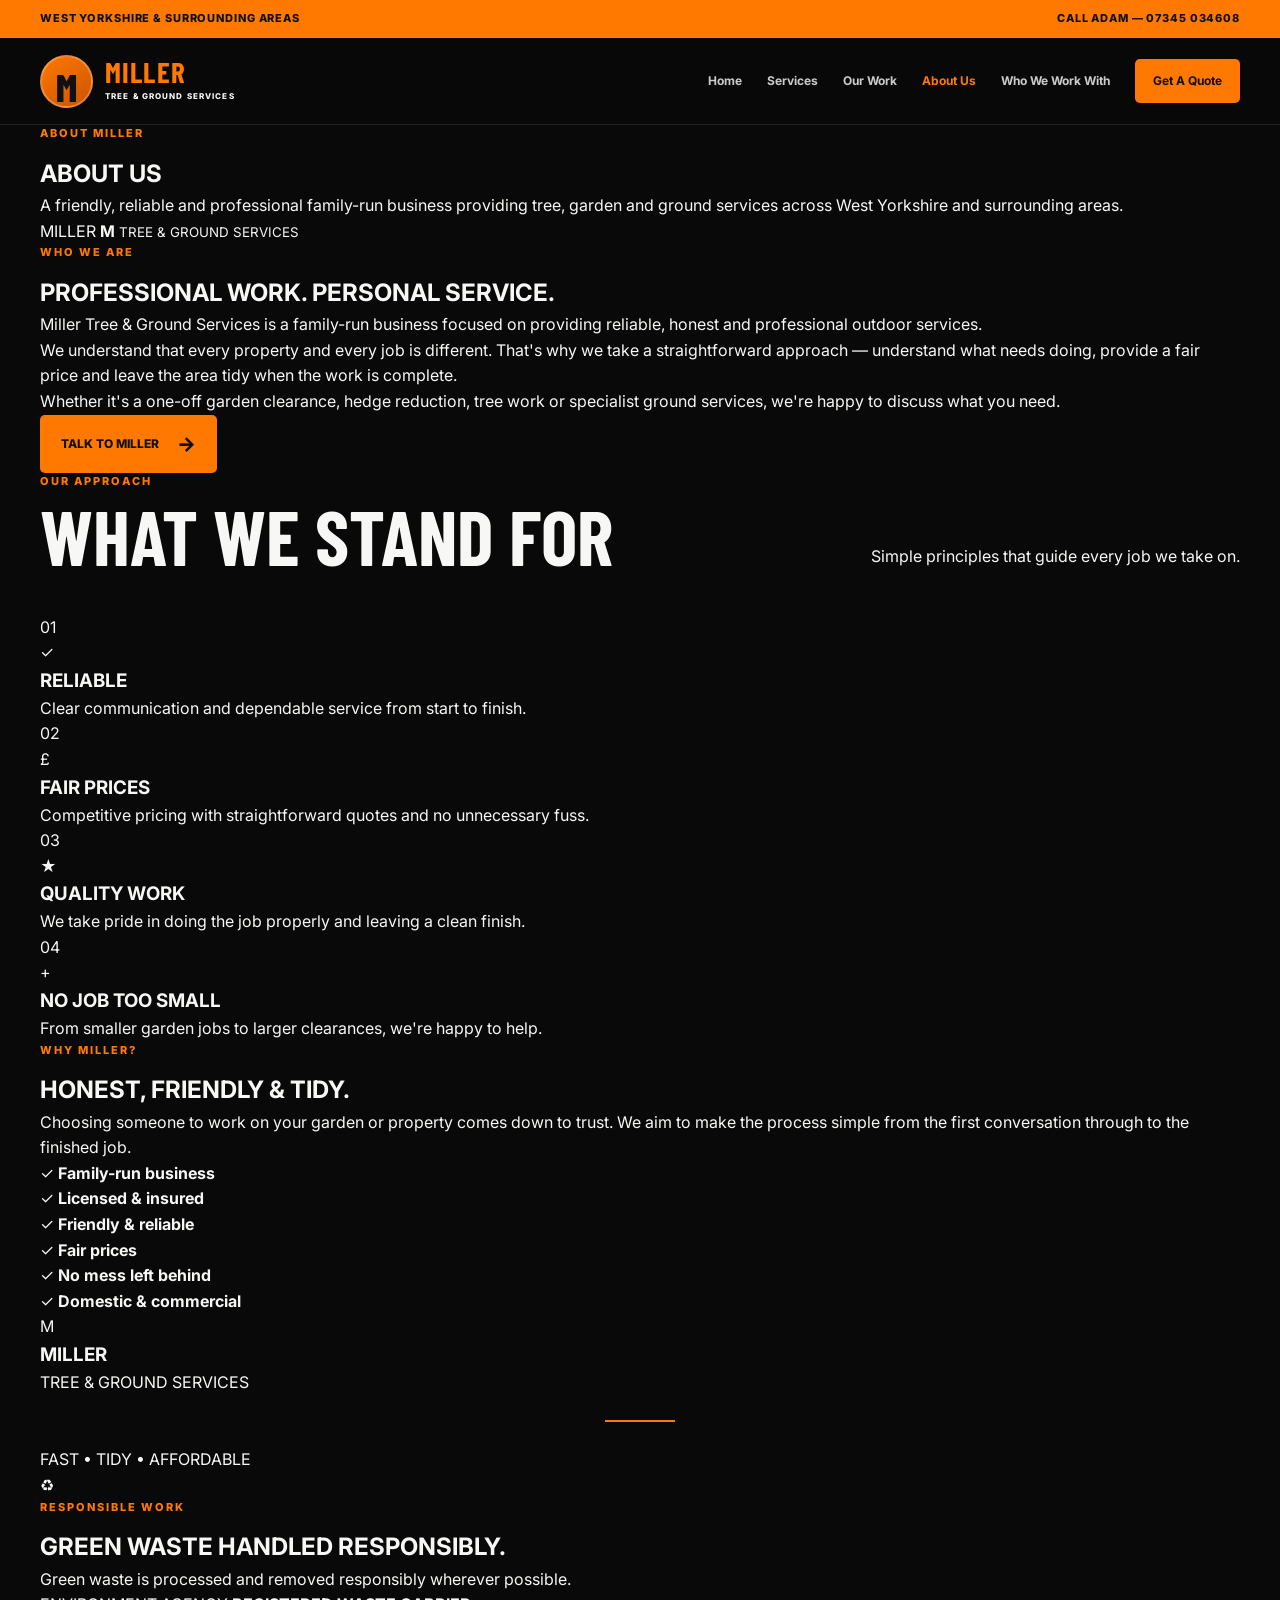
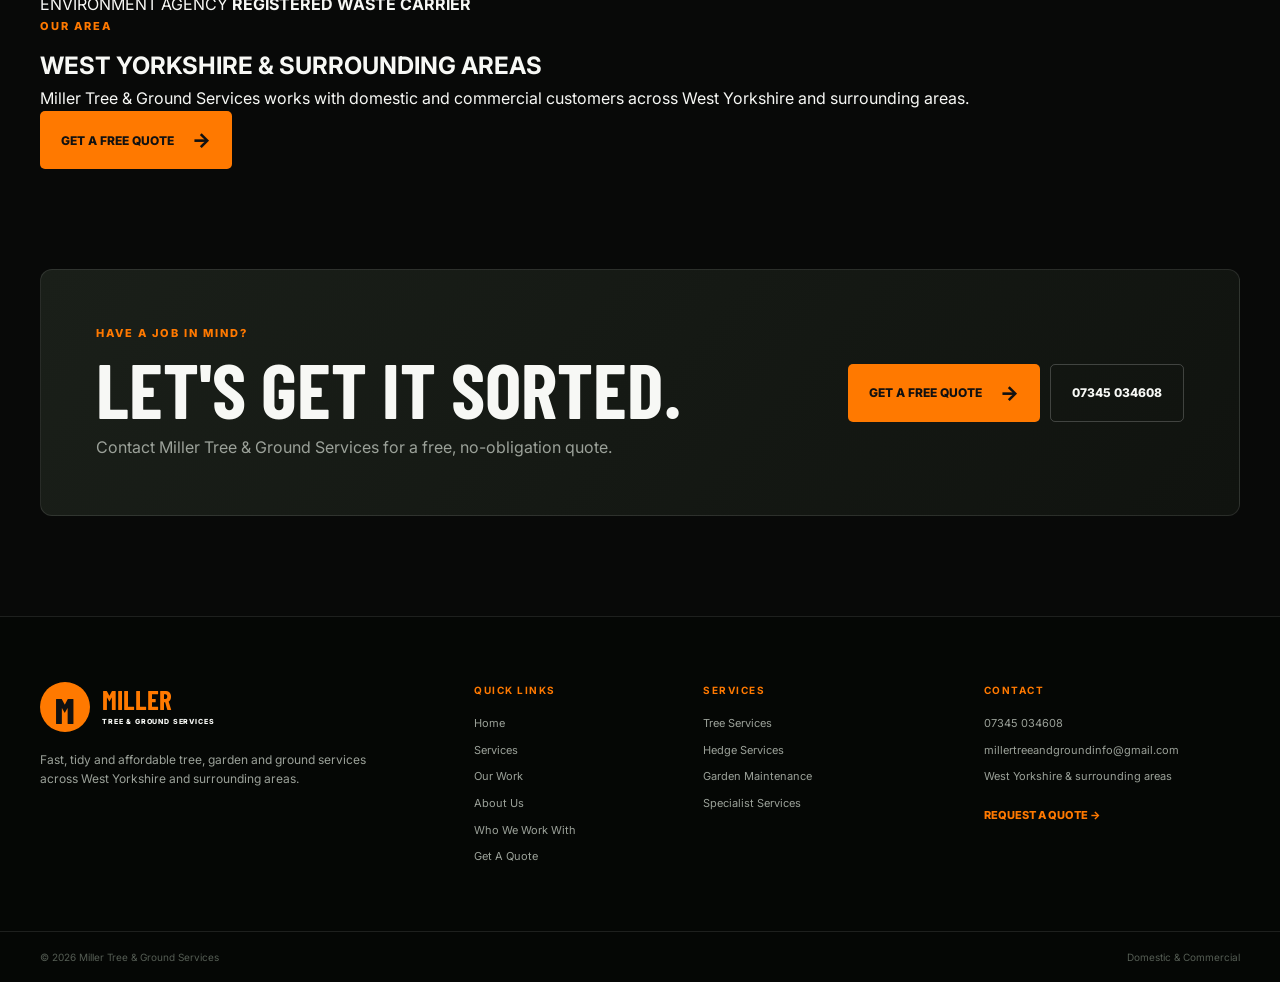
==== about.html @ 8cc09d49 "new site" ====
<!DOCTYPE html>
<html lang="en">

<head>

    <meta charset="UTF-8">

    <meta
        name="viewport"
        content="width=device-width, initial-scale=1.0"
    >

    <meta
        name="description"
        content="Learn more about Miller Tree & Ground Services, a friendly and reliable family-run tree and ground services business serving West Yorkshire and surrounding areas."
    >

    <title>
        About Us | Miller Tree & Ground Services
    </title>

    <link
        rel="preconnect"
        href="https://fonts.googleapis.com"
    >

    <link
        rel="preconnect"
        href="https://fonts.googleapis.com"
        crossorigin
    >

    <link
        href="https://fonts.googleapis.com/css2?family=Barlow+Condensed:wght@500;600;700;800&family=Inter:wght@400;500;600;700;800&display=swap"
        rel="stylesheet"
    >

    <link
        rel="stylesheet"
        href="style.css"
    >

</head>


<body>


    <!-- TOP BAR -->

    <div class="top-bar">

        <div class="site-container top-bar-inner">

            <span>
                WEST YORKSHIRE & SURROUNDING AREAS
            </span>

            <a href="tel:07345034608">
                CALL ADAM — 07345 034608
            </a>

        </div>

    </div>



    <!-- HEADER -->

    <header class="site-header">

        <div class="site-container navigation-container">


            <a
                href="index.html"
                class="site-brand"
            >

                <div class="brand-logo-placeholder">
                    M
                </div>

                <div class="brand-text">

                    <strong>
                        MILLER
                    </strong>

                    <span>
                        TREE & GROUND SERVICES
                    </span>

                </div>

            </a>



            <!-- DESKTOP NAV -->

            <nav class="desktop-navigation">

                <a href="index.html">
                    Home
                </a>

                <a href="services.html">
                    Services
                </a>

                <a href="our-work.html">
                    Our Work
                </a>

                <a
                    href="about.html"
                    class="active"
                >
                    About Us
                </a>

                <a href="who-we-work-with.html">
                    Who We Work With
                </a>

                <a
                    href="quote.html"
                    class="navigation-quote"
                >
                    Get A Quote
                </a>

            </nav>



            <!-- MOBILE MENU BUTTON -->

            <button
                class="mobile-menu-button"
                aria-label="Open navigation menu"
                aria-expanded="false"
            >

                <span></span>
                <span></span>
                <span></span>

            </button>

        </div>



        <!-- MOBILE NAV -->

        <nav class="mobile-navigation">

            <a href="index.html">
                Home
            </a>

            <a href="services.html">
                Services
            </a>

            <a href="our-work.html">
                Our Work
            </a>

            <a
                href="about.html"
                class="active"
            >
                About Us
            </a>

            <a href="who-we-work-with.html">
                Who We Work With
            </a>

            <a
                href="quote.html"
                class="mobile-quote-button"
            >
                Get A Free Quote
            </a>

        </nav>

    </header>



    <main>


        <!-- PAGE HERO -->

        <section class="page-hero about-page-hero">

            <div class="site-container">

                <div class="section-label">
                    ABOUT MILLER
                </div>

                <h1>
                    ABOUT
                    <span>
                        US
                    </span>
                </h1>

                <p>
                    A friendly, reliable and professional
                    family-run business providing tree,
                    garden and ground services across
                    West Yorkshire and surrounding areas.
                </p>

            </div>

        </section>



        <!-- MAIN ABOUT -->

        <section class="about-main">

            <div class="site-container about-main-grid">


                <!-- VISUAL -->

                <div class="about-visual">

                    <div class="about-visual-inner">

                        <span>
                            MILLER
                        </span>

                        <strong>
                            M
                        </strong>

                        <small>
                            TREE & GROUND SERVICES
                        </small>

                    </div>

                </div>



                <!-- CONTENT -->

                <div class="about-copy">

                    <div class="section-label">
                        WHO WE ARE
                    </div>

                    <h2>
                        PROFESSIONAL
                        WORK.
                        <span>
                            PERSONAL SERVICE.
                        </span>
                    </h2>


                    <p>

                        Miller Tree & Ground Services is
                        a family-run business focused on
                        providing reliable, honest and
                        professional outdoor services.

                    </p>


                    <p>

                        We understand that every property
                        and every job is different. That's
                        why we take a straightforward
                        approach — understand what needs
                        doing, provide a fair price and
                        leave the area tidy when the work
                        is complete.

                    </p>


                    <p>

                        Whether it's a one-off garden
                        clearance, hedge reduction, tree
                        work or specialist ground services,
                        we're happy to discuss what you need.

                    </p>


                    <a
                        href="quote.html"
                        class="primary-button"
                    >

                        TALK TO MILLER

                        <span>
                            →
                        </span>

                    </a>

                </div>

            </div>

        </section>



        <!-- VALUES -->

        <section class="values-section">

            <div class="site-container">


                <div class="section-heading-row">

                    <div>

                        <div class="section-label">
                            OUR APPROACH
                        </div>

                        <h2>
                            WHAT WE
                            <span>
                                STAND FOR
                            </span>
                        </h2>

                    </div>

                    <p class="values-intro">
                        Simple principles that guide
                        every job we take on.
                    </p>

                </div>



                <div class="values-grid">


                    <!-- VALUE -->

                    <div class="value-card">

                        <div class="value-number">
                            01
                        </div>

                        <div class="value-icon">
                            ✓
                        </div>

                        <h3>
                            RELIABLE
                        </h3>

                        <p>
                            Clear communication and
                            dependable service from
                            start to finish.
                        </p>

                    </div>



                    <!-- VALUE -->

                    <div class="value-card">

                        <div class="value-number">
                            02
                        </div>

                        <div class="value-icon">
                            £
                        </div>

                        <h3>
                            FAIR PRICES
                        </h3>

                        <p>
                            Competitive pricing with
                            straightforward quotes and
                            no unnecessary fuss.
                        </p>

                    </div>



                    <!-- VALUE -->

                    <div class="value-card">

                        <div class="value-number">
                            03
                        </div>

                        <div class="value-icon">
                            ★
                        </div>

                        <h3>
                            QUALITY WORK
                        </h3>

                        <p>
                            We take pride in doing the
                            job properly and leaving
                            a clean finish.
                        </p>

                    </div>



                    <!-- VALUE -->

                    <div class="value-card">

                        <div class="value-number">
                            04
                        </div>

                        <div class="value-icon">
                            +
                        </div>

                        <h3>
                            NO JOB TOO SMALL
                        </h3>

                        <p>
                            From smaller garden jobs
                            to larger clearances,
                            we're happy to help.
                        </p>

                    </div>


                </div>

            </div>

        </section>



        <!-- WHY MILLER -->

        <section class="about-why">

            <div class="site-container about-why-grid">


                <div class="about-why-copy">

                    <div class="section-label">
                        WHY MILLER?
                    </div>

                    <h2>
                        HONEST,
                        FRIENDLY &
                        <span>
                            TIDY.
                        </span>
                    </h2>

                    <p>

                        Choosing someone to work on your
                        garden or property comes down to
                        trust. We aim to make the process
                        simple from the first conversation
                        through to the finished job.

                    </p>


                    <div class="about-check-list">


                        <div>

                            <span>
                                ✓
                            </span>

                            <strong>
                                Family-run business
                            </strong>

                        </div>


                        <div>

                            <span>
                                ✓
                            </span>

                            <strong>
                                Licensed & insured
                            </strong>

                        </div>


                        <div>

                            <span>
                                ✓
                            </span>

                            <strong>
                                Friendly & reliable
                            </strong>

                        </div>


                        <div>

                            <span>
                                ✓
                            </span>

                            <strong>
                                Fair prices
                            </strong>

                        </div>


                        <div>

                            <span>
                                ✓
                            </span>

                            <strong>
                                No mess left behind
                            </strong>

                        </div>


                        <div>

                            <span>
                                ✓
                            </span>

                            <strong>
                                Domestic & commercial
                            </strong>

                        </div>


                    </div>

                </div>



                <div class="about-why-card">

                    <div class="about-why-card-mark">
                        M
                    </div>

                    <h3>
                        MILLER
                    </h3>

                    <p>
                        TREE & GROUND SERVICES
                    </p>

                    <div class="orange-divider"></div>

                    <span>
                        FAST • TIDY • AFFORDABLE
                    </span>

                </div>

            </div>

        </section>



        <!-- RESPONSIBLE WASTE -->

        <section class="waste-section">

            <div class="site-container waste-grid">

                <div class="waste-icon">
                    ♻
                </div>

                <div>

                    <div class="section-label">
                        RESPONSIBLE WORK
                    </div>

                    <h2>
                        GREEN WASTE
                        HANDLED RESPONSIBLY.
                    </h2>

                    <p>
                        Green waste is processed and
                        removed responsibly wherever
                        possible.
                    </p>

                </div>

                <div class="waste-badge">

                    ENVIRONMENT AGENCY

                    <strong>
                        REGISTERED WASTE CARRIER
                    </strong>

                </div>

            </div>

        </section>



        <!-- SERVICE AREA -->

        <section class="about-area">

            <div class="site-container about-area-grid">

                <div>

                    <div class="section-label">
                        OUR AREA
                    </div>

                    <h2>
                        WEST YORKSHIRE &
                        SURROUNDING AREAS
                    </h2>

                </div>

                <div>

                    <p>
                        Miller Tree & Ground Services
                        works with domestic and commercial
                        customers across West Yorkshire
                        and surrounding areas.
                    </p>

                    <a
                        href="quote.html"
                        class="primary-button"
                    >

                        GET A FREE QUOTE

                        <span>
                            →
                        </span>

                    </a>

                </div>

            </div>

        </section>



        <!-- FINAL CTA -->

        <section class="home-cta">

            <div class="site-container">

                <div class="cta-box">

                    <div>

                        <div class="section-label">
                            HAVE A JOB IN MIND?
                        </div>

                        <h2>
                            LET'S GET
                            IT SORTED.
                        </h2>

                        <p>
                            Contact Miller Tree & Ground
                            Services for a free,
                            no-obligation quote.
                        </p>

                    </div>


                    <div class="cta-buttons">

                        <a
                            href="quote.html"
                            class="primary-button"
                        >
                            GET A FREE QUOTE
                            <span>→</span>
                        </a>

                        <a
                            href="tel:07345034608"
                            class="phone-button"
                        >
                            07345 034608
                        </a>

                    </div>

                </div>

            </div>

        </section>

    </main>



    <!-- FOOTER -->

    <footer class="site-footer">

        <div class="site-container footer-grid">


            <div class="footer-company">

                <div class="footer-logo">

                    <div class="footer-logo-mark">
                        M
                    </div>

                    <div>

                        <strong>
                            MILLER
                        </strong>

                        <span>
                            TREE & GROUND SERVICES
                        </span>

                    </div>

                </div>

                <p>
                    Fast, tidy and affordable tree,
                    garden and ground services across
                    West Yorkshire and surrounding areas.
                </p>

            </div>



            <div class="footer-column">

                <h3>
                    QUICK LINKS
                </h3>

                <a href="index.html">
                    Home
                </a>

                <a href="services.html">
                    Services
                </a>

                <a href="our-work.html">
                    Our Work
                </a>

                <a href="about.html">
                    About Us
                </a>

                <a href="who-we-work-with.html">
                    Who We Work With
                </a>

                <a href="quote.html">
                    Get A Quote
                </a>

            </div>



            <div class="footer-column">

                <h3>
                    SERVICES
                </h3>

                <a href="services.html#tree-services">
                    Tree Services
                </a>

                <a href="services.html#hedge-services">
                    Hedge Services
                </a>

                <a href="services.html#garden-maintenance">
                    Garden Maintenance
                </a>

                <a href="services.html#specialist-services">
                    Specialist Services
                </a>

            </div>



            <div class="footer-column footer-contact">

                <h3>
                    CONTACT
                </h3>

                <a href="tel:07345034608">
                    07345 034608
                </a>

                <a href="mailto:millertreeandgroundinfo@gmail.com">
                    millertreeandgroundinfo@gmail.com
                </a>

                <span>
                    West Yorkshire &
                    surrounding areas
                </span>

                <a
                    href="quote.html"
                    class="footer-quote"
                >
                    REQUEST A QUOTE →
                </a>

            </div>


        </div>



        <div class="footer-bottom">

            <div class="site-container footer-bottom-inner">

                <span>
                    © 2026 Miller Tree & Ground Services
                </span>

                <span>
                    Domestic & Commercial
                </span>

            </div>

        </div>

    </footer>



    <script src="script.js"></script>

</body>

</html>
---- style.css ----
/* =========================================================
   MILLER TREE & GROUND SERVICES
   MAIN WEBSITE STYLES
========================================================= */


/* =========================================================
   VARIABLES
========================================================= */

:root {

    --black: #080908;
    --black-light: #10130f;
    --black-panel: #161a15;

    --orange: #ff7900;
    --orange-light: #ff941f;

    --green: #5fbd31;
    --green-light: #7bd84b;

    --white: #f7f8f5;
    --grey-light: #d0d4ce;
    --grey: #9ba199;
    --grey-dark: #626960;

    --border: rgba(255,255,255,0.10);

    --shadow:
        0 25px 70px rgba(0,0,0,0.35);

    --max-width: 1200px;

}


/* =========================================================
   RESET
========================================================= */

* {
    box-sizing: border-box;
    margin: 0;
    padding: 0;
}

html {
    scroll-behavior: smooth;
}

body {

    background: var(--black);

    color: var(--white);

    font-family:
        "Inter",
        Arial,
        sans-serif;

    line-height: 1.6;

    overflow-x: hidden;

}

body.menu-open {
    overflow: hidden;
}

a {
    color: inherit;
    text-decoration: none;
}

button,
input,
textarea,
select {
    font-family: inherit;
}

img {
    max-width: 100%;
    display: block;
}


/* =========================================================
   GLOBAL CONTAINER
========================================================= */

.site-container {

    width:
        min(
            var(--max-width),
            calc(100% - 50px)
        );

    margin-left: auto;
    margin-right: auto;

}


/* =========================================================
   TOP BAR
========================================================= */

.top-bar {

    background: var(--orange);

    color: #111;

    font-size: 11px;

    font-weight: 800;

    letter-spacing: 0.08em;

}

.top-bar-inner {

    min-height: 38px;

    display: flex;

    align-items: center;

    justify-content: space-between;

    gap: 20px;

}

.top-bar a {

    transition: 0.2s ease;

}

.top-bar a:hover {
    opacity: 0.65;
}


/* =========================================================
   HEADER
========================================================= */

.site-header {

    position: sticky;

    top: 0;

    z-index: 100;

    background:
        rgba(8,9,8,0.94);

    backdrop-filter:
        blur(18px);

    border-bottom:
        1px solid var(--border);

}

.navigation-container {

    height: 86px;

    display: flex;

    align-items: center;

    justify-content: space-between;

    gap: 35px;

}


/* =========================================================
   BRAND
========================================================= */

.site-brand {

    display: flex;

    align-items: center;

    gap: 12px;

    flex-shrink: 0;

}

.brand-logo-placeholder {

    width: 53px;

    height: 53px;

    border-radius: 50%;

    background:
        linear-gradient(
            145deg,
            var(--orange),
            #cc5200
        );

    color: #111;

    display: grid;

    place-items: center;

    font-family:
        "Barlow Condensed",
        sans-serif;

    font-size: 38px;

    font-weight: 800;

    border:
        2px solid
        rgba(255,255,255,0.25);

}

.brand-text strong {

    display: block;

    font-family:
        "Barlow Condensed",
        sans-serif;

    font-size: 29px;

    line-height: 0.9;

    letter-spacing: 0.04em;

    color: var(--orange);

}

.brand-text span {

    display: block;

    font-size: 8px;

    font-weight: 800;

    letter-spacing: 0.14em;

    margin-top: 5px;

}


/* =========================================================
   DESKTOP NAVIGATION
========================================================= */

.desktop-navigation {

    display: flex;

    align-items: center;

    gap: 25px;

    font-size: 12px;

    font-weight: 700;

}

.desktop-navigation a {

    position: relative;

    opacity: 0.82;

    transition:
        color 0.2s ease,
        opacity 0.2s ease;

}

.desktop-navigation a:hover {

    color: var(--orange);

    opacity: 1;

}

.desktop-navigation a.active {

    color: var(--orange);

    opacity: 1;

}

.navigation-quote {

    background: var(--orange);

    color: #111 !important;

    padding:
        12px 18px;

    border-radius: 5px;

    opacity: 1 !important;

}

.navigation-quote:hover {

    background:
        var(--orange-light);

}


/* =========================================================
   MOBILE MENU
========================================================= */

.mobile-menu-button {

    display: none;

    width: 44px;

    height: 44px;

    border: 0;

    background: transparent;

    cursor: pointer;

}

.mobile-menu-button span {

    display: block;

    width: 25px;

    height: 2px;

    background: white;

    margin:
        5px auto;

}

.mobile-navigation {

    display: none;

}


/* =========================================================
   HERO
========================================================= */

.home-hero {

    min-height: 730px;

    position: relative;

    display: flex;

    align-items: center;

    overflow: hidden;

    background:
        linear-gradient(
            90deg,
            #080908 0%,
            rgba(8,9,8,0.90) 35%,
            rgba(8,9,8,0.48) 100%
        );

}

.home-hero::before {

    content: "";

    position: absolute;

    inset: 0;

    background:
        linear-gradient(
            90deg,
            rgba(8,9,8,0.96),
            rgba(8,9,8,0.70),
            rgba(8,9,8,0.25)
        );

    z-index: 1;

}

.home-hero::after {

    content: "";

    position: absolute;

    width: 700px;

    height: 700px;

    border-radius: 50%;

    border:
        1px solid
        rgba(255,121,0,0.12);

    right: -250px;

    bottom: -300px;

}

.hero-container {

    position: relative;

    z-index: 5;

    display: grid;

    grid-template-columns:
        minmax(0, 1.3fr)
        minmax(300px, 0.7fr);

    gap: 70px;

    align-items: center;

}


/* HERO BACKGROUND PLACEHOLDER */

.home-hero {

    background-color:
        #10140f;

    background-image:
        radial-gradient(
            circle at 80% 50%,
            rgba(95,189,49,0.12),
            transparent 35%
        );

}


/* HERO CONTENT */

.hero-content {

    max-width: 720px;

}

.hero-label {

    color: var(--orange);

    font-size: 12px;

    font-weight: 800;

    letter-spacing: 0.2em;

    margin-bottom: 18px;

}

.hero-content h1 {

    font-family:
        "Barlow Condensed",
        sans-serif;

    text-transform: uppercase;

    font-size:
        clamp(
            70px,
            8vw,
            116px
        );

    line-height: 0.83;

    letter-spacing:
        -0.02em;

    margin-bottom: 30px;

}

.hero-content h1 span {

    color: var(--orange);

    display: inline;

}

.hero-content > p {

    max-width: 620px;

    font-size: 17px;

    color: var(--grey-light);

    margin-bottom: 30px;

}


/* HERO BUTTONS */

.hero-buttons {

    display: flex;

    align-items: center;

    flex-wrap: wrap;

    gap: 12px;

    margin-bottom: 30px;

}

.primary-button,
.secondary-button,
.outline-button,
.phone-button {

    display: inline-flex;

    align-items: center;

    justify-content: center;

    gap: 18px;

    min-height: 48px;

    padding:
        13px 21px;

    border-radius: 5px;

    font-size: 12px;

    font-weight: 800;

    transition:
        transform 0.2s ease,
        background 0.2s ease,
        border-color 0.2s ease;

}

.primary-button {

    background: var(--orange);

    color: #111;

}

.primary-button:hover {

    background:
        var(--orange-light);

    transform:
        translateY(-2px);

}

.primary-button span {

    font-size: 20px;

}

.secondary-button {

    border:
        1px solid
        rgba(255,255,255,0.3);

    background:
        rgba(0,0,0,0.18);

}

.secondary-button:hover {

    border-color:
        var(--orange);

    color:
        var(--orange);

}


/* HERO TRUST */

.hero-trust {

    display: flex;

    flex-wrap: wrap;

    gap: 25px;

    font-size: 11px;

    color: var(--grey-light);

    font-weight: 700;

}

.hero-trust strong {

    color:
        var(--green-light);

    margin-right: 5px;

}


/* =========================================================
   HERO SIDE PANEL
========================================================= */

.hero-side-panel {

    background:
        rgba(8,10,8,0.76);

    border:
        1px solid
        rgba(255,255,255,0.12);

    border-radius: 14px;

    padding:
        42px 35px;

    text-align: center;

    box-shadow:
        var(--shadow);

    backdrop-filter:
        blur(15px);

}

.hero-panel-logo {

    width: 85px;

    height: 85px;

    border-radius: 50%;

    background:
        var(--orange);

    color: #111;

    display: grid;

    place-items: center;

    margin:
        0 auto 20px;

    font-family:
        "Barlow Condensed";

    font-size: 62px;

    font-weight: 800;

}

.hero-side-panel h2 {

    font-family:
        "Barlow Condensed";

    font-size: 52px;

    line-height: 0.8;

    color: var(--orange);

}

.hero-side-panel h3 {

    font-family:
        "Barlow Condensed";

    font-size: 28px;

    line-height: 1;

    margin-top: 8px;

}

.orange-divider {

    width: 70px;

    height: 2px;

    background:
        var(--orange);

    margin:
        25px auto;

}

.hero-side-panel p {

    color:
        var(--grey);

    font-size: 13px;

}

.hero-panel-badge {

    display: inline-block;

    margin-top: 25px;

    padding:
        8px 13px;

    background:
        var(--green);

    color: #071006;

    font-size: 10px;

    font-weight: 900;

    line-height: 1.1;

}


/* =========================================================
   INTRO
========================================================= */

.home-intro {

    padding:
        110px 0;

    background:
        var(--black-light);

    border-top:
        1px solid var(--border);

    border-bottom:
        1px solid var(--border);

}

.intro-grid {

    display: grid;

    grid-template-columns:
        0.9fr 1.1fr;

    gap: 80px;

    align-items: center;

}

.section-label {

    color:
        var(--orange);

    font-size: 11px;

    letter-spacing:
        0.18em;

    font-weight: 800;

    text-transform: uppercase;

    margin-bottom: 12px;

}

.intro-grid h2,
.section-heading-row h2,
.why-content h2,
.service-area h2,
.cta-box h2 {

    font-family:
        "Barlow Condensed";

    text-transform:
        uppercase;

    font-size:
        clamp(
            50px,
            6vw,
            78px
        );

    line-height:
        0.88;

}

.intro-grid h2 span {

    color:
        var(--orange);

}

.intro-copy p {

    color:
        var(--grey-light);

    font-size:
        16px;

    margin-bottom:
        18px;

}

.text-link {

    display:
        inline-flex;

    align-items:
        center;

    gap: 14px;

    color:
        var(--orange);

    font-size:
        11px;

    font-weight:
        800;

    margin-top:
        8px;

}

.text-link span {

    font-size:
        18px;

}


/* =========================================================
   HOME SERVICES
========================================================= */

.home-services {

    padding:
        110px 0;

    background:
        var(--black);

}

.section-heading-row {

    display:
        flex;

    align-items:
        flex-end;

    justify-content:
        space-between;

    gap:
        40px;

    margin-bottom:
        45px;

}

.outline-button {

    border:
        1px solid
        rgba(255,255,255,0.25);

    padding:
        12px 18px;

}

.outline-button:hover {

    border-color:
        var(--orange);

    color:
        var(--orange);

}

.home-service-grid {

    display:
        grid;

    grid-template-columns:
        repeat(4,1fr);

    gap:
        15px;

}

.home-service-card {

    min-height:
        360px;

    padding:
        30px;

    background:
        linear-gradient(
            150deg,
            #1a1f19,
            #10130f
        );

    border:
        1px solid
        var(--border);

    border-radius:
        10px;

    position:
        relative;

    overflow:
        hidden;

    transition:
        transform 0.25s ease,
        border-color 0.25s ease;

}

.home-service-card:hover {

    transform:
        translateY(-7px);

    border-color:
        rgba(255,121,0,0.45);

}

.home-service-card::before {

    content:
        "";

    position:
        absolute;

    width:
        150px;

    height:
        150px;

    border:
        1px solid
        rgba(255,121,0,0.12);

    border-radius:
        50%;

    top:
        -70px;

    right:
        -60px;

}

.service-number {

    color:
        var(--orange);

    font-family:
        "Barlow Condensed";

    font-size:
        20px;

    font-weight:
        800;

}

.service-card-icon {

    font-size:
        38px;

    margin:
        25px 0 18px;

}

.home-service-card h3 {

    font-family:
        "Barlow Condensed";

    font-size:
        31px;

    line-height:
        0.95;

    margin-bottom:
        18px;

}

.home-service-card p {

    color:
        var(--grey);

    font-size:
        13px;

}

.card-arrow {

    position:
        absolute;

    bottom:
        25px;

    right:
        25px;

    color:
        var(--orange);

    font-size:
        24px;

}


/* =========================================================
   WHY SECTION
========================================================= */

.home-why {

    padding:
        110px 0;

    background:
        #171b16;

}

.why-grid {

    display:
        grid;

    grid-template-columns:
        1fr 1fr;

    gap:
        80px;

    align-items:
        center;

}

.why-image-placeholder {

    min-height:
        620px;

    border-radius:
        12px;

    background:
        linear-gradient(
            145deg,
            #222921,
            #10130f
        );

    border:
        1px solid
        var(--border);

    position:
        relative;

    overflow:
        hidden;

}

.why-image-placeholder::before {

    content:
        "";

    position:
        absolute;

    inset:
        30px;

    border:
        1px dashed
        rgba(255,255,255,0.12);

    border-radius:
        8px;

}

.placeholder-content {

    position:
        absolute;

    inset:
        0;

    display:
        flex;

    flex-direction:
        column;

    align-items:
        center;

    justify-content:
        center;

    color:
        var(--grey-dark);

}

.placeholder-content span {

    font-size:
        12px;

    letter-spacing:
        0.2em;

    font-weight:
        800;

}

.placeholder-content strong {

    font-family:
        "Barlow Condensed";

    font-size:
        70px;

    color:
        rgba(255,255,255,0.08);

    line-height:
        0.8;

}

.placeholder-content small {

    margin-top:
        15px;

    font-size:
        9px;

    letter-spacing:
        0.1em;

}

.why-content h2 span {

    color:
        var(--green);

}

.why-list {

    margin:
        35px 0;

    display:
        grid;

    grid-template-columns:
        1fr 1fr;

    gap:
        25px;

}

.why-item {

    display:
        flex;

    gap:
        13px;

}

.why-check {

    width:
        30px;

    height:
        30px;

    flex-shrink:
        0;

    border-radius:
        50%;

    background:
        rgba(95,189,49,0.14);

    color:
        var(--green-light);

    display:
        grid;

    place-items:
        center;

    font-weight:
        900;

}

.why-item h3 {

    font-size:
        13px;

    margin-bottom:
        4px;

}

.why-item p {

    color:
        var(--grey);

    font-size:
        11px;

}


/* =========================================================
   FEATURED WORK
========================================================= */

.home-work {

    padding:
        110px 0;

    background:
        #0d100c;

}

.featured-work-grid {

    display:
        grid;

    grid-template-columns:
        1.5fr 1fr 1fr;

    grid-auto-rows:
        300px;

    gap:
        14px;

}

.featured-work-placeholder {

    background:
        linear-gradient(
            145deg,
            #1b201a,
            #0e110e
        );

    border:
        1px solid
        var(--border);

    border-radius:
        9px;

    display:
        flex;

    flex-direction:
        column;

    align-items:
        center;

    justify-content:
        center;

    color:
        var(--grey-dark);

    transition:
        transform 0.25s ease,
        border-color 0.25s ease;

}

.featured-work-placeholder:hover {

    transform:
        scale(1.015);

    border-color:
        rgba(255,121,0,0.4);

}

.featured-work-placeholder span {

    font-size:
        10px;

    letter-spacing:
        0.2em;

}

.featured-work-placeholder strong {

    font-family:
        "Barlow Condensed";

    font-size:
        42px;

    color:
        rgba(255,255,255,0.08);

}


/* =========================================================
   SERVICE AREA
========================================================= */

.service-area {

    padding:
        70px 0;

    background:
        var(--green);

    color:
        #081006;

}

.service-area .section-label {

    color:
        #081006;

}

.service-area-inner {

    display:
        grid;

    grid-template-columns:
        1fr 0.8fr;

    gap:
        80px;

    align-items:
        center;

}

.service-area h2 {

    max-width:
        700px;

}

.service-area-inner p {

    font-size:
        15px;

    margin-bottom:
        22px;

}


/* =========================================================
   CTA
========================================================= */

.home-cta {

    padding:
        100px 0;

    background:
        var(--black);

}

.cta-box {

    background:
        linear-gradient(
            130deg,
            #1a1f19,
            #10130f
        );

    border:
        1px solid
        var(--border);

    border-radius:
        12px;

    padding:
        55px;

    display:
        flex;

    align-items:
        center;

    justify-content:
        space-between;

    gap:
        40px;

}

.cta-box p {

    color:
        var(--grey);

    margin-top:
        12px;

}

.cta-buttons {

    display:
        flex;

    flex-wrap:
        wrap;

    gap:
        10px;

}

.phone-button {

    border:
        1px solid
        rgba(255,255,255,0.2);

}


/* =========================================================
   FOOTER
========================================================= */

.site-footer {

    background:
        #050705;

    border-top:
        1px solid
        var(--border);

}

.footer-grid {

    padding:
        65px 0;

    display:
        grid;

    grid-template-columns:
        1.5fr
        0.7fr
        0.9fr
        1fr;

    gap:
        50px;

}

.footer-logo {

    display:
        flex;

    align-items:
        center;

    gap:
        12px;

}

.footer-logo-mark {

    width:
        50px;

    height:
        50px;

    border-radius:
        50%;

    background:
        var(--orange);

    color:
        #111;

    display:
        grid;

    place-items:
        center;

    font-family:
        "Barlow Condensed";

    font-size:
        35px;

    font-weight:
        800;

}

.footer-logo strong {

    display:
        block;

    color:
        var(--orange);

    font-family:
        "Barlow Condensed";

    font-size:
        27px;

    line-height:
        0.9;

}

.footer-logo span {

    display:
        block;

    font-size:
        7px;

    font-weight:
        800;

    letter-spacing:
        0.12em;

    margin-top:
        4px;

}

.footer-company > p {

    color:
        var(--grey);

    font-size:
        12px;

    max-width:
        360px;

    margin:
        18px 0;

}

.footer-badges {

    display:
        flex;

    flex-wrap:
        wrap;

    gap:
        8px;

}

.footer-badges span {

    color:
        var(--green-light);

    font-size:
        9px;

    font-weight:
        800;

}

.footer-column {

    display:
        flex;

    flex-direction:
        column;

    gap:
        9px;

}

.footer-column h3 {

    color:
        var(--orange);

    font-size:
        10px;

    letter-spacing:
        0.15em;

    margin-bottom:
        8px;

}

.footer-column a,
.footer-column span {

    color:
        var(--grey);

    font-size:
        11px;

}

.footer-column a:hover {

    color:
        var(--orange);

}

.footer-quote {

    margin-top:
        12px;

    color:
        var(--orange) !important;

    font-weight:
        800;

}

.footer-bottom {

    border-top:
        1px solid
        var(--border);

}

.footer-bottom-inner {

    min-height:
        50px;

    display:
        flex;

    align-items:
        center;

    justify-content:
        space-between;

    color:
        #555d54;

    font-size:
        10px;

}


/* =========================================================
   TABLET
========================================================= */

@media (max-width: 1050px) {

    .desktop-navigation {

        gap:
            15px;

    }

    .desktop-navigation a {

        font-size:
            10px;

    }

    .hero-container {

        grid-template-columns:
            1fr;

    }

    .hero-side-panel {

        display:
            none;

    }

    .home-service-grid {

        grid-template-columns:
            1fr 1fr;

    }

    .footer-grid {

        grid-template-columns:
            1fr 1fr;

    }

}


/* =========================================================
   MOBILE
========================================================= */

@media (max-width: 750px) {


    .site-container {

        width:
            calc(100% - 30px);

    }


    /* TOP BAR */

    .top-bar {

        font-size:
            8px;

    }

    .top-bar-inner {

        min-height:
            34px;

    }


    /* HEADER */

    .navigation-container {

        height:
            72px;

    }

    .brand-logo-placeholder {

        width:
            43px;

        height:
            43px;

        font-size:
            31px;

    }

    .brand-text strong {

        font-size:
            22px;

    }

    .brand-text span {

        font-size:
            6px;

    }


    /* DESKTOP NAV HIDDEN */

    .desktop-navigation {

        display:
            none;

    }


    /* MOBILE BUTTON */

    .mobile-menu-button {

        display:
            block;

    }


    /* MOBILE NAV */

    .mobile-navigation {

        position:
            fixed;

        top:
            106px;

        left:
            0;

        right:
            0;

        bottom:
            0;

        background:
            #080908;

        z-index:
            99;

        padding:
            50px 25px;

        display:
            flex;

        flex-direction:
            column;

        align-items:
            flex-start;

        gap:
            25px;

        transform:
            translateX(100%);

        transition:
            transform 0.3s ease;

    }

    .mobile-navigation.open {

        transform:
            translateX(0);

    }

    .mobile-navigation a {

        font-family:
            "Barlow Condensed";

        font-size:
            38px;

        text-transform:
            uppercase;

        line-height:
            0.9;

    }

    .mobile-navigation .mobile-quote-button {

        font-family:
            "Inter";

        font-size:
            13px;

        text-transform:
            none;

        background:
            var(--orange);

        color:
            #111;

        padding:
            13px 20px;

        border-radius:
            5px;

    }


    /* HERO */

    .home-hero {

        min-height:
            680px;

    }

    .hero-container {

        padding:
            75px 0;

    }

    .hero-content h1 {

        font-size:
            68px;

    }

    .hero-content > p {

        font-size:
            14px;

    }

    .hero-buttons {

        flex-direction:
            column;

        align-items:
            stretch;

    }

    .primary-button,
    .secondary-button {

        width:
            100%;

    }

    .hero-trust {

        display:
            grid;

        grid-template-columns:
            1fr 1fr;

        gap:
            10px;

        font-size:
            9px;

    }


    /* INTRO */

    .home-intro {

        padding:
            75px 0;

    }

    .intro-grid {

        grid-template-columns:
            1fr;

        gap:
            35px;

    }

    .intro-grid h2,
    .section-heading-row h2,
    .why-content h2,
    .service-area h2,
    .cta-box h2 {

        font-size:
            53px;

    }


    /* SECTION HEADINGS */

    .section-heading-row {

        display:
            block;

    }

    .section-heading-row .outline-button {

        margin-top:
            22px;

    }


    /* SERVICES */

    .home-services {

        padding:
            75px 0;

    }

    .home-service-grid {

        grid-template-columns:
            1fr;

    }

    .home-service-card {

        min-height:
            300px;

    }


    /* WHY */

    .home-why {

        padding:
            75px 0;

    }

    .why-grid {

        grid-template-columns:
            1fr;

        gap:
            45px;

    }

    .why-image-placeholder {

        min-height:
            390px;

    }

    .why-list {

        grid-template-columns:
            1fr;

    }


    /* WORK */

    .home-work {

        padding:
            75px 0;

    }

    .featured-work-grid {

        grid-template-columns:
            1fr 1fr;

        grid-auto-rows:
            190px;

    }

    .featured-work-placeholder.large {

        grid-column:
            1 / -1;

    }


    /* SERVICE AREA */

    .service-area {

        padding:
            60px 0;

    }

    .service-area-inner {

        grid-template-columns:
            1fr;

        gap:
            30px;

    }


    /* CTA */

    .home-cta {

        padding:
            65px 0;

    }

    .cta-box {

        padding:
            35px 25px;

        display:
            block;

    }

    .cta-buttons {

        margin-top:
            25px;

        flex-direction:
            column;

    }

    .cta-buttons a {

        width:
            100%;

    }


    /* FOOTER */

    .footer-grid {

        grid-template-columns:
            1fr;

        gap:
            35px;

        padding:
            50px 0;

    }

    .footer-bottom-inner {

        display:
            block;

        padding:
            15px 0;

    }

    .footer-bottom-inner span {

        display:
            block;

        margin:
            5px 0;

    }

}


/* =========================================================
   SMALL MOBILE
========================================================= */

@media (max-width: 430px) {

    .hero-content h1 {

        font-size:
            58px;

    }

    .hero-trust {

        grid-template-columns:
            1fr;

    }

    .featured-work-grid {

        grid-template-columns:
            1fr;

    }

    .featured-work-placeholder.large {

        grid-column:
            auto;

    }

}
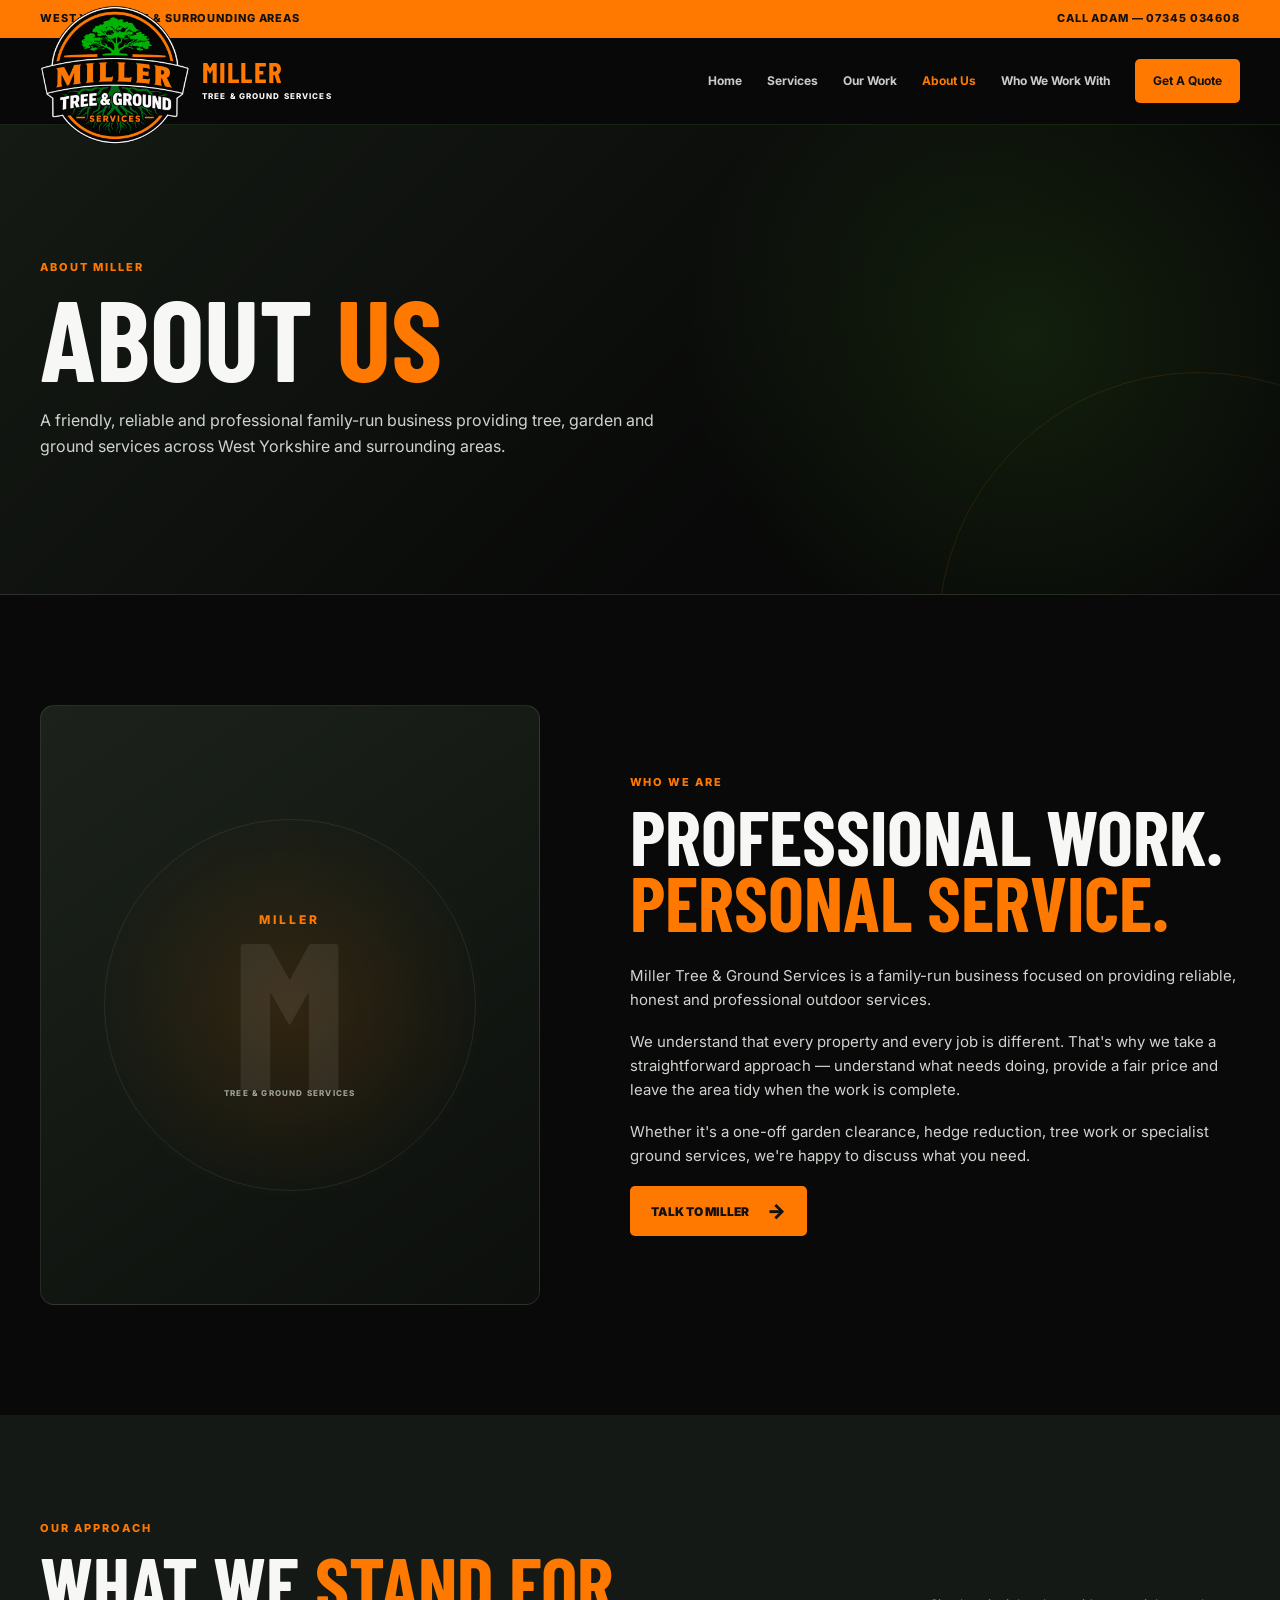
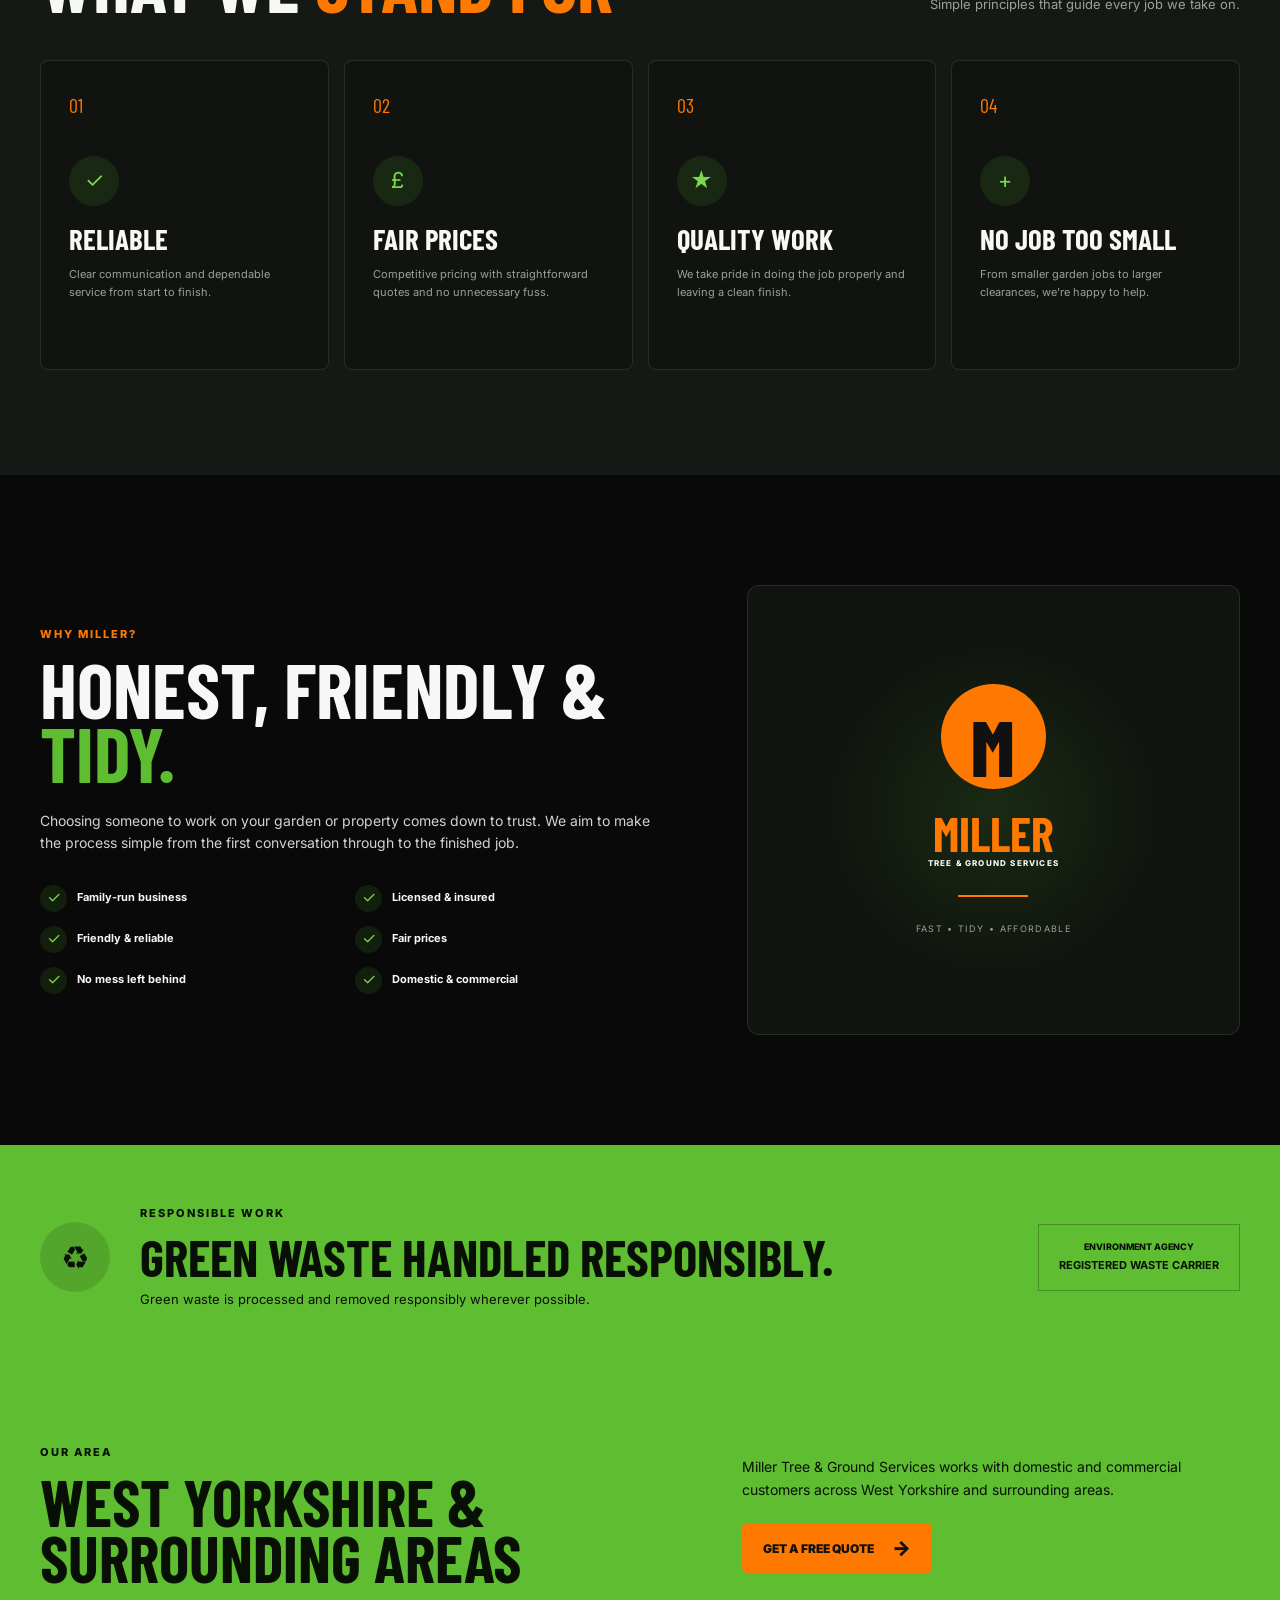
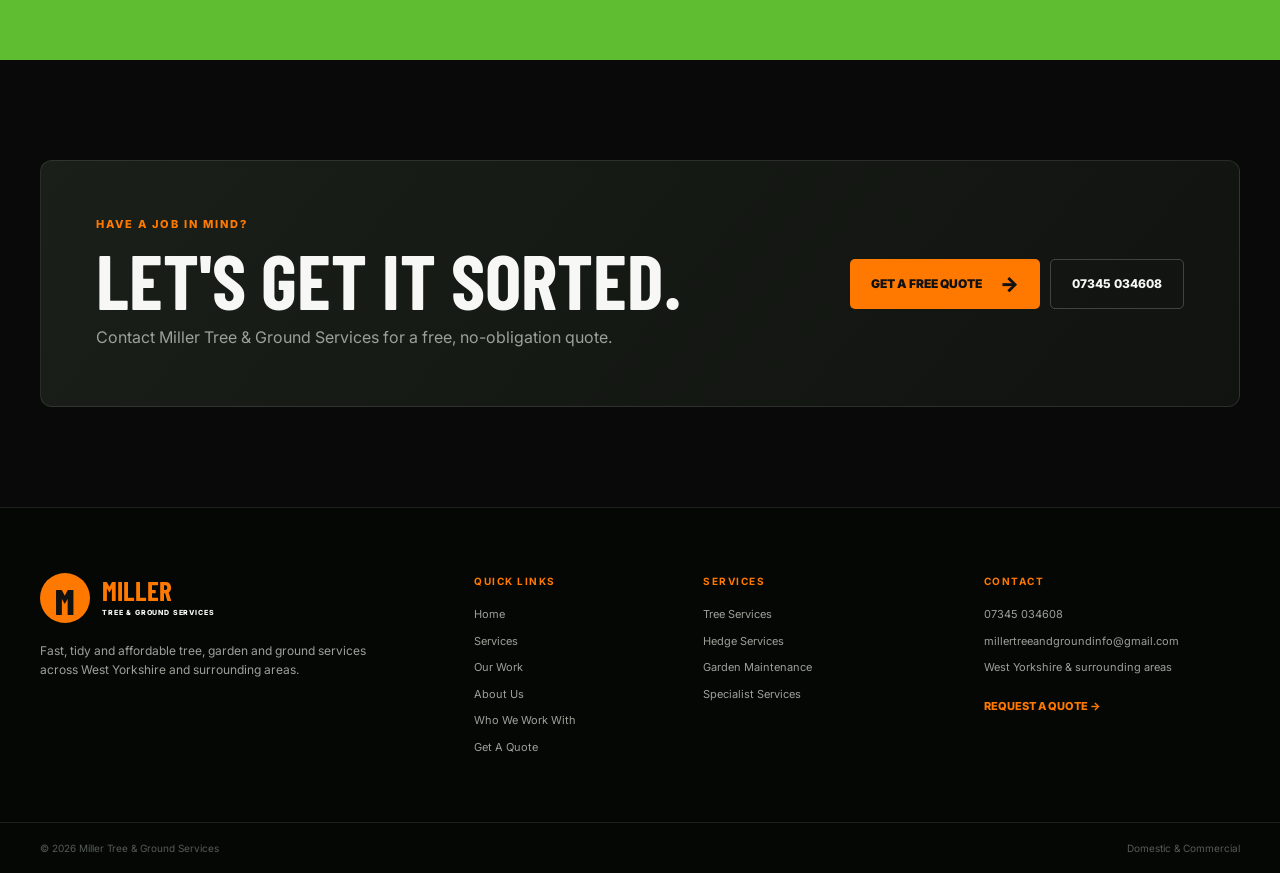
==== commit e18c23a9: "fix!" ====
--- a/about.html
+++ b/about.html
@@ -18,7 +18,7 @@
     <title>
         About Us | Miller Tree & Ground Services
     </title>
-
+<link rel="icon" type="image/png" href="images/logo.png">
     <link
         rel="preconnect"
         href="https://fonts.googleapis.com"
@@ -78,9 +78,11 @@
                 class="site-brand"
             >
 
-                <div class="brand-logo-placeholder">
-                    M
-                </div>
+                <img
+    src="images/logo.png"
+    alt="Miller Tree & Ground Services"
+    class="brand-logo"
+>
 
                 <div class="brand-text">
 
--- a/style.css
+++ b/style.css
@@ -2425,4 +2425,6287 @@
 
     }
 
+}
+/* =========================================================
+   MULTI-PAGE WEBSITE STYLES
+   SERVICES / OUR WORK / ABOUT / CUSTOMERS / QUOTE
+========================================================= */
+
+
+/* =========================================================
+   GENERAL PAGE HERO
+========================================================= */
+
+.page-hero {
+
+    min-height: 470px;
+
+    display: flex;
+
+    align-items: center;
+
+    position: relative;
+
+    overflow: hidden;
+
+    background:
+        radial-gradient(
+            circle at 80% 45%,
+            rgba(95,189,49,0.13),
+            transparent 32%
+        ),
+        linear-gradient(
+            135deg,
+            #151a14,
+            #080908 65%
+        );
+
+    border-bottom:
+        1px solid var(--border);
+
+}
+
+.page-hero::after {
+
+    content: "";
+
+    position: absolute;
+
+    width: 520px;
+    height: 520px;
+
+    border-radius: 50%;
+
+    border:
+        1px solid
+        rgba(255,121,0,0.12);
+
+    right: -180px;
+    bottom: -300px;
+
+}
+
+.page-hero .site-container {
+
+    position: relative;
+
+    z-index: 2;
+
+}
+
+.page-hero h1 {
+
+    max-width: 950px;
+
+    font-family:
+        "Barlow Condensed",
+        sans-serif;
+
+    font-size:
+        clamp(70px, 9vw, 120px);
+
+    line-height: 0.82;
+
+    text-transform: uppercase;
+
+    margin-bottom: 25px;
+
+}
+
+.page-hero h1 span {
+
+    color:
+        var(--orange);
+
+}
+
+.page-hero p {
+
+    max-width: 650px;
+
+    color:
+        var(--grey-light);
+
+    font-size:
+        16px;
+
+}
+
+
+/* =========================================================
+   SERVICES INTRO
+========================================================= */
+
+.services-intro {
+
+    padding:
+        95px 0;
+
+    background:
+        var(--black-light);
+
+    border-bottom:
+        1px solid var(--border);
+
+}
+
+.services-intro h2 {
+
+    max-width:
+        800px;
+
+    font-family:
+        "Barlow Condensed";
+
+    font-size:
+        clamp(48px, 6vw, 76px);
+
+    line-height:
+        0.88;
+
+    text-transform:
+        uppercase;
+
+    margin-bottom:
+        25px;
+
+}
+
+.services-intro p {
+
+    max-width:
+        720px;
+
+    color:
+        var(--grey);
+
+    font-size:
+        15px;
+
+}
+
+
+/* =========================================================
+   SERVICE DETAIL SECTIONS
+========================================================= */
+
+.service-detail-section {
+
+    padding:
+        110px 0;
+
+    background:
+        var(--black);
+
+    border-bottom:
+        1px solid var(--border);
+
+}
+
+.service-detail-section.alternate {
+
+    background:
+        #151915;
+
+}
+
+.service-detail-grid {
+
+    display:
+        grid;
+
+    grid-template-columns:
+        0.8fr 1.2fr;
+
+    gap:
+        90px;
+
+    align-items:
+        center;
+
+}
+
+
+/* SERVICE VISUAL */
+
+.service-detail-visual {
+
+    min-height:
+        500px;
+
+    border:
+        1px solid
+        rgba(255,255,255,0.1);
+
+    border-radius:
+        14px;
+
+    background:
+        radial-gradient(
+            circle at center,
+            rgba(95,189,49,0.13),
+            transparent 55%
+        ),
+        linear-gradient(
+            145deg,
+            #1b211a,
+            #0c0f0c
+        );
+
+    position:
+        relative;
+
+    overflow:
+        hidden;
+
+    display:
+        flex;
+
+    flex-direction:
+        column;
+
+    align-items:
+        center;
+
+    justify-content:
+        center;
+
+    text-align:
+        center;
+
+}
+
+.service-detail-visual::before {
+
+    content:
+        "";
+
+    position:
+        absolute;
+
+    width:
+        320px;
+
+    height:
+        320px;
+
+    border:
+        1px solid
+        rgba(255,121,0,0.13);
+
+    border-radius:
+        50%;
+
+}
+
+.service-detail-number {
+
+    position:
+        absolute;
+
+    top:
+        25px;
+
+    left:
+        28px;
+
+    color:
+        var(--orange);
+
+    font-family:
+        "Barlow Condensed";
+
+    font-size:
+        22px;
+
+    font-weight:
+        800;
+
+}
+
+.service-detail-symbol {
+
+    position:
+        relative;
+
+    z-index:
+        2;
+
+    font-size:
+        85px;
+
+    margin-bottom:
+        20px;
+
+}
+
+.service-detail-visual h3 {
+
+    position:
+        relative;
+
+    z-index:
+        2;
+
+    font-family:
+        "Barlow Condensed";
+
+    font-size:
+        52px;
+
+    line-height:
+        0.82;
+
+}
+
+.service-detail-visual h3 span {
+
+    display:
+        block;
+
+    color:
+        var(--orange);
+
+}
+
+
+/* SERVICE CONTENT */
+
+.service-detail-content {
+
+    max-width:
+        650px;
+
+}
+
+.service-detail-content h2 {
+
+    font-family:
+        "Barlow Condensed";
+
+    font-size:
+        clamp(48px, 5vw, 70px);
+
+    line-height:
+        0.87;
+
+    text-transform:
+        uppercase;
+
+    margin-bottom:
+        25px;
+
+}
+
+.service-detail-content > p {
+
+    color:
+        var(--grey-light);
+
+    font-size:
+        15px;
+
+    margin-bottom:
+        30px;
+
+}
+
+
+/* SERVICE LIST */
+
+.service-list {
+
+    display:
+        grid;
+
+    grid-template-columns:
+        1fr 1fr;
+
+    gap:
+        12px;
+
+    margin-bottom:
+        32px;
+
+}
+
+.service-list div {
+
+    display:
+        flex;
+
+    align-items:
+        center;
+
+    gap:
+        10px;
+
+    color:
+        var(--grey-light);
+
+    font-size:
+        12px;
+
+    padding:
+        10px;
+
+    background:
+        rgba(255,255,255,0.025);
+
+    border:
+        1px solid
+        rgba(255,255,255,0.06);
+
+    border-radius:
+        4px;
+
+}
+
+.service-list span {
+
+    color:
+        var(--green-light);
+
+    font-weight:
+        900;
+
+}
+
+
+/* =========================================================
+   WASTE SECTION
+========================================================= */
+
+.waste-section {
+
+    padding:
+        60px 0;
+
+    background:
+        var(--green);
+
+    color:
+        #081006;
+
+}
+
+.waste-grid {
+
+    display:
+        grid;
+
+    grid-template-columns:
+        auto 1fr auto;
+
+    gap:
+        30px;
+
+    align-items:
+        center;
+
+}
+
+.waste-icon {
+
+    width:
+        70px;
+
+    height:
+        70px;
+
+    border-radius:
+        50%;
+
+    background:
+        rgba(0,0,0,0.12);
+
+    display:
+        grid;
+
+    place-items:
+        center;
+
+    font-size:
+        32px;
+
+}
+
+.waste-section .section-label {
+
+    color:
+        #081006;
+
+}
+
+.waste-section h2 {
+
+    font-family:
+        "Barlow Condensed";
+
+    font-size:
+        clamp(38px, 4vw, 60px);
+
+    line-height:
+        0.9;
+
+}
+
+.waste-section p {
+
+    margin-top:
+        8px;
+
+    font-size:
+        13px;
+
+}
+
+.waste-badge {
+
+    padding:
+        15px 20px;
+
+    border:
+        1px solid
+        rgba(0,0,0,0.25);
+
+    font-size:
+        9px;
+
+    font-weight:
+        800;
+
+    text-align:
+        center;
+
+}
+
+.waste-badge strong {
+
+    display:
+        block;
+
+    font-size:
+        11px;
+
+    margin-top:
+        3px;
+
+}
+
+
+/* =========================================================
+   GALLERY PAGE
+========================================================= */
+
+.gallery-intro {
+
+    padding:
+        90px 0;
+
+    background:
+        var(--black-light);
+
+}
+
+.gallery-intro-inner {
+
+    display:
+        grid;
+
+    grid-template-columns:
+        1fr 0.8fr;
+
+    gap:
+        80px;
+
+    align-items:
+        end;
+
+}
+
+.gallery-intro h2 {
+
+    font-family:
+        "Barlow Condensed";
+
+    font-size:
+        clamp(50px, 6vw, 78px);
+
+    line-height:
+        0.85;
+
+    text-transform:
+        uppercase;
+
+}
+
+.gallery-intro h2 span {
+
+    color:
+        var(--orange);
+
+}
+
+.gallery-intro p {
+
+    color:
+        var(--grey);
+
+    font-size:
+        14px;
+
+}
+
+
+/* GALLERY */
+
+.work-gallery-section {
+
+    padding:
+        75px 0 110px;
+
+    background:
+        var(--black);
+
+}
+
+
+/* FILTERS */
+
+.gallery-filters {
+
+    display:
+        flex;
+
+    flex-wrap:
+        wrap;
+
+    gap:
+        8px;
+
+    margin-bottom:
+        30px;
+
+}
+
+.gallery-filter {
+
+    border:
+        1px solid
+        rgba(255,255,255,0.16);
+
+    background:
+        transparent;
+
+    color:
+        var(--grey-light);
+
+    padding:
+        10px 16px;
+
+    border-radius:
+        4px;
+
+    cursor:
+        pointer;
+
+    font-size:
+        10px;
+
+    font-weight:
+        800;
+
+    text-transform:
+        uppercase;
+
+    transition:
+        0.2s ease;
+
+}
+
+.gallery-filter:hover,
+.gallery-filter.active {
+
+    background:
+        var(--orange);
+
+    border-color:
+        var(--orange);
+
+    color:
+        #111;
+
+}
+
+
+/* GALLERY GRID */
+
+.work-gallery {
+
+    display:
+        grid;
+
+    grid-template-columns:
+        repeat(3, 1fr);
+
+    grid-auto-rows:
+        330px;
+
+    gap:
+        14px;
+
+}
+
+.work-gallery-item {
+
+    position:
+        relative;
+
+    border:
+        0;
+
+    padding:
+        0;
+
+    overflow:
+        hidden;
+
+    border-radius:
+        8px;
+
+    background:
+        #161b15;
+
+    cursor:
+        pointer;
+
+}
+
+.work-gallery-item.large {
+
+    grid-column:
+        span 2;
+
+}
+
+.work-photo-placeholder {
+
+    position:
+        absolute;
+
+    inset:
+        0;
+
+    display:
+        flex;
+
+    align-items:
+        center;
+
+    justify-content:
+        center;
+
+    text-align:
+        center;
+
+    background:
+        linear-gradient(
+            145deg,
+            #202820,
+            #10140f
+        );
+
+}
+
+.work-photo-placeholder > div {
+
+    display:
+        flex;
+
+    flex-direction:
+        column;
+
+    align-items:
+        center;
+
+}
+
+.work-photo-placeholder span {
+
+    color:
+        var(--orange);
+
+    font-size:
+        9px;
+
+    font-weight:
+        800;
+
+    letter-spacing:
+        0.18em;
+
+}
+
+.work-photo-placeholder strong {
+
+    font-family:
+        "Barlow Condensed";
+
+    font-size:
+        65px;
+
+    line-height:
+        0.8;
+
+    color:
+        rgba(255,255,255,0.08);
+
+}
+
+.work-photo-placeholder small {
+
+    margin-top:
+        12px;
+
+    color:
+        var(--grey-dark);
+
+    font-size:
+        9px;
+
+}
+
+.work-photo-overlay {
+
+    position:
+        absolute;
+
+    left:
+        0;
+
+    right:
+        0;
+
+    bottom:
+        0;
+
+    padding:
+        25px;
+
+    background:
+        linear-gradient(
+            transparent,
+            rgba(0,0,0,0.85)
+        );
+
+    opacity:
+        0;
+
+    transform:
+        translateY(10px);
+
+    transition:
+        0.25s ease;
+
+}
+
+.work-gallery-item:hover
+.work-photo-overlay {
+
+    opacity:
+        1;
+
+    transform:
+        translateY(0);
+
+}
+
+.work-photo-overlay span {
+
+    display:
+        block;
+
+    color:
+        var(--orange);
+
+    font-size:
+        9px;
+
+    font-weight:
+        800;
+
+    letter-spacing:
+        0.15em;
+
+}
+
+.work-photo-overlay strong {
+
+    font-size:
+        12px;
+
+}
+
+
+/* GALLERY NOTE */
+
+.gallery-note {
+
+    padding:
+        0 0 100px;
+
+    background:
+        var(--black);
+
+}
+
+.gallery-note-box {
+
+    padding:
+        30px;
+
+    border:
+        1px solid
+        var(--border);
+
+    border-radius:
+        8px;
+
+    display:
+        flex;
+
+    align-items:
+        center;
+
+    gap:
+        20px;
+
+}
+
+.gallery-note-icon {
+
+    width:
+        45px;
+
+    height:
+        45px;
+
+    border-radius:
+        50%;
+
+    background:
+        rgba(255,121,0,0.12);
+
+    color:
+        var(--orange);
+
+    display:
+        grid;
+
+    place-items:
+        center;
+
+    font-size:
+        25px;
+
+}
+
+.gallery-note-box h3 {
+
+    font-family:
+        "Barlow Condensed";
+
+    font-size:
+        24px;
+
+}
+
+.gallery-note-box p {
+
+    color:
+        var(--grey);
+
+    font-size:
+        12px;
+
+}
+
+
+/* LIGHTBOX */
+
+.work-lightbox {
+
+    position:
+        fixed;
+
+    inset:
+        0;
+
+    background:
+        rgba(0,0,0,0.94);
+
+    z-index:
+        500;
+
+    display:
+        none;
+
+    align-items:
+        center;
+
+    justify-content:
+        center;
+
+    padding:
+        40px;
+
+}
+
+.work-lightbox.open {
+
+    display:
+        flex;
+
+}
+
+.work-lightbox img {
+
+    max-width:
+        90vw;
+
+    max-height:
+        85vh;
+
+    object-fit:
+        contain;
+
+}
+
+.work-lightbox-close {
+
+    position:
+        absolute;
+
+    top:
+        20px;
+
+    right:
+        25px;
+
+    width:
+        45px;
+
+    height:
+        45px;
+
+    border:
+        1px solid
+        rgba(255,255,255,0.2);
+
+    border-radius:
+        50%;
+
+    background:
+        rgba(0,0,0,0.5);
+
+    color:
+        white;
+
+    font-size:
+        30px;
+
+    cursor:
+        pointer;
+
+}
+
+
+/* =========================================================
+   ABOUT PAGE
+========================================================= */
+
+.about-main {
+
+    padding:
+        110px 0;
+
+    background:
+        var(--black);
+
+}
+
+.about-main-grid {
+
+    display:
+        grid;
+
+    grid-template-columns:
+        0.9fr 1.1fr;
+
+    gap:
+        90px;
+
+    align-items:
+        center;
+
+}
+
+.about-visual {
+
+    min-height:
+        600px;
+
+    border-radius:
+        14px;
+
+    border:
+        1px solid
+        var(--border);
+
+    background:
+        radial-gradient(
+            circle,
+            rgba(255,121,0,0.13),
+            transparent 50%
+        ),
+        linear-gradient(
+            145deg,
+            #1c221b,
+            #0c0f0c
+        );
+
+    display:
+        grid;
+
+    place-items:
+        center;
+
+    position:
+        relative;
+
+    overflow:
+        hidden;
+
+}
+
+.about-visual::before {
+
+    content:
+        "";
+
+    position:
+        absolute;
+
+    width:
+        370px;
+
+    height:
+        370px;
+
+    border:
+        1px solid
+        rgba(255,255,255,0.08);
+
+    border-radius:
+        50%;
+
+}
+
+.about-visual-inner {
+
+    position:
+        relative;
+
+    z-index:
+        2;
+
+    display:
+        flex;
+
+    flex-direction:
+        column;
+
+    align-items:
+        center;
+
+}
+
+.about-visual-inner span {
+
+    font-size:
+        12px;
+
+    letter-spacing:
+        0.25em;
+
+    color:
+        var(--orange);
+
+    font-weight:
+        800;
+
+}
+
+.about-visual-inner strong {
+
+    font-family:
+        "Barlow Condensed";
+
+    font-size:
+        210px;
+
+    line-height:
+        0.75;
+
+    color:
+        rgba(255,255,255,0.08);
+
+}
+
+.about-visual-inner small {
+
+    font-size:
+        8px;
+
+    font-weight:
+        800;
+
+    letter-spacing:
+        0.15em;
+
+    color:
+        var(--grey);
+
+}
+
+.about-copy h2 {
+
+    font-family:
+        "Barlow Condensed";
+
+    font-size:
+        clamp(50px, 6vw, 76px);
+
+    line-height:
+        0.86;
+
+    text-transform:
+        uppercase;
+
+    margin-bottom:
+        30px;
+
+}
+
+.about-copy h2 span {
+
+    color:
+        var(--orange);
+
+}
+
+.about-copy p {
+
+    color:
+        var(--grey-light);
+
+    font-size:
+        15px;
+
+    margin-bottom:
+        18px;
+
+}
+
+
+/* =========================================================
+   VALUES
+========================================================= */
+
+.values-section {
+
+    padding:
+        105px 0;
+
+    background:
+        #151915;
+
+}
+
+.values-section h2 {
+
+    font-family:
+        "Barlow Condensed";
+
+    font-size:
+        clamp(50px, 6vw, 78px);
+
+    line-height:
+        0.85;
+
+    text-transform:
+        uppercase;
+
+}
+
+.values-section h2 span {
+
+    color:
+        var(--orange);
+
+}
+
+.values-intro {
+
+    max-width:
+        350px;
+
+    color:
+        var(--grey);
+
+    font-size:
+        13px;
+
+}
+
+.values-grid {
+
+    display:
+        grid;
+
+    grid-template-columns:
+        repeat(4,1fr);
+
+    gap:
+        15px;
+
+}
+
+.value-card {
+
+    min-height:
+        310px;
+
+    background:
+        #10130f;
+
+    border:
+        1px solid
+        var(--border);
+
+    border-radius:
+        8px;
+
+    padding:
+        28px;
+
+    position:
+        relative;
+
+}
+
+.value-number {
+
+    color:
+        var(--orange);
+
+    font-family:
+        "Barlow Condensed";
+
+    font-size:
+        20px;
+
+}
+
+.value-icon {
+
+    width:
+        50px;
+
+    height:
+        50px;
+
+    border-radius:
+        50%;
+
+    background:
+        rgba(95,189,49,0.12);
+
+    color:
+        var(--green-light);
+
+    display:
+        grid;
+
+    place-items:
+        center;
+
+    font-size:
+        22px;
+
+    margin:
+        35px 0 20px;
+
+}
+
+.value-card h3 {
+
+    font-family:
+        "Barlow Condensed";
+
+    font-size:
+        29px;
+
+    line-height:
+        0.9;
+
+    margin-bottom:
+        14px;
+
+}
+
+.value-card p {
+
+    color:
+        var(--grey);
+
+    font-size:
+        11px;
+
+}
+
+
+/* =========================================================
+   ABOUT WHY
+========================================================= */
+
+.about-why {
+
+    padding:
+        110px 0;
+
+    background:
+        var(--black);
+
+}
+
+.about-why-grid {
+
+    display:
+        grid;
+
+    grid-template-columns:
+        1fr 0.8fr;
+
+    gap:
+        90px;
+
+    align-items:
+        center;
+
+}
+
+.about-why-copy h2 {
+
+    font-family:
+        "Barlow Condensed";
+
+    font-size:
+        clamp(55px, 6vw, 82px);
+
+    line-height:
+        0.84;
+
+    text-transform:
+        uppercase;
+
+}
+
+.about-why-copy h2 span {
+
+    color:
+        var(--green);
+
+}
+
+.about-why-copy > p {
+
+    color:
+        var(--grey-light);
+
+    font-size:
+        14px;
+
+    max-width:
+        620px;
+
+    margin:
+        25px 0 30px;
+
+}
+
+.about-check-list {
+
+    display:
+        grid;
+
+    grid-template-columns:
+        1fr 1fr;
+
+    gap:
+        14px;
+
+}
+
+.about-check-list div {
+
+    display:
+        flex;
+
+    align-items:
+        center;
+
+    gap:
+        10px;
+
+}
+
+.about-check-list span {
+
+    width:
+        27px;
+
+    height:
+        27px;
+
+    border-radius:
+        50%;
+
+    background:
+        rgba(95,189,49,0.13);
+
+    color:
+        var(--green-light);
+
+    display:
+        grid;
+
+    place-items:
+        center;
+
+}
+
+.about-check-list strong {
+
+    font-size:
+        11px;
+
+}
+
+.about-why-card {
+
+    min-height:
+        450px;
+
+    border:
+        1px solid
+        var(--border);
+
+    border-radius:
+        12px;
+
+    background:
+        radial-gradient(
+            circle,
+            rgba(95,189,49,0.13),
+            transparent 50%
+        ),
+        #10140f;
+
+    display:
+        flex;
+
+    flex-direction:
+        column;
+
+    align-items:
+        center;
+
+    justify-content:
+        center;
+
+    text-align:
+        center;
+
+}
+
+.about-why-card-mark {
+
+    width:
+        105px;
+
+    height:
+        105px;
+
+    border-radius:
+        50%;
+
+    background:
+        var(--orange);
+
+    color:
+        #111;
+
+    display:
+        grid;
+
+    place-items:
+        center;
+
+    font-family:
+        "Barlow Condensed";
+
+    font-size:
+        78px;
+
+    font-weight:
+        800;
+
+}
+
+.about-why-card h3 {
+
+    color:
+        var(--orange);
+
+    font-family:
+        "Barlow Condensed";
+
+    font-size:
+        48px;
+
+    line-height:
+        0.8;
+
+    margin-top:
+        25px;
+
+}
+
+.about-why-card p {
+
+    font-size:
+        8px;
+
+    font-weight:
+        800;
+
+    letter-spacing:
+        0.15em;
+
+    margin-top:
+        5px;
+
+}
+
+.about-why-card > span {
+
+    color:
+        var(--grey);
+
+    font-size:
+        9px;
+
+    letter-spacing:
+        0.15em;
+
+}
+
+
+/* =========================================================
+   ABOUT AREA
+========================================================= */
+
+.about-area {
+
+    padding:
+        75px 0;
+
+    background:
+        var(--green);
+
+    color:
+        #081006;
+
+}
+
+.about-area-grid {
+
+    display:
+        grid;
+
+    grid-template-columns:
+        1fr 0.8fr;
+
+    gap:
+        80px;
+
+    align-items:
+        center;
+
+}
+
+.about-area .section-label {
+
+    color:
+        #081006;
+
+}
+
+.about-area h2 {
+
+    font-family:
+        "Barlow Condensed";
+
+    font-size:
+        clamp(45px, 5vw, 70px);
+
+    line-height:
+        0.87;
+
+}
+
+.about-area p {
+
+    font-size:
+        14px;
+
+    margin-bottom:
+        22px;
+
+}
+
+
+/* =========================================================
+   WHO WE WORK WITH
+========================================================= */
+
+.audience-intro {
+
+    padding:
+        95px 0;
+
+    background:
+        var(--black-light);
+
+}
+
+.audience-intro-grid {
+
+    display:
+        grid;
+
+    grid-template-columns:
+        1fr 0.8fr;
+
+    gap:
+        80px;
+
+}
+
+.audience-intro h2 {
+
+    font-family:
+        "Barlow Condensed";
+
+    font-size:
+        clamp(50px, 6vw, 78px);
+
+    line-height:
+        0.85;
+
+    text-transform:
+        uppercase;
+
+}
+
+.audience-intro h2 span {
+
+    color:
+        var(--orange);
+
+}
+
+.audience-intro-grid p {
+
+    color:
+        var(--grey);
+
+    font-size:
+        14px;
+
+    margin-bottom:
+        15px;
+
+}
+
+
+/* CUSTOMER TYPES */
+
+.customer-types {
+
+    padding:
+        105px 0;
+
+    background:
+        var(--black);
+
+}
+
+.customer-types h2 {
+
+    font-family:
+        "Barlow Condensed";
+
+    font-size:
+        clamp(50px, 6vw, 78px);
+
+    line-height:
+        0.85;
+
+    text-transform:
+        uppercase;
+
+}
+
+.customer-types h2 span {
+
+    color:
+        var(--orange);
+
+}
+
+.customer-heading-copy {
+
+    max-width:
+        350px;
+
+    color:
+        var(--grey);
+
+    font-size:
+        13px;
+
+}
+
+.customer-grid {
+
+    display:
+        grid;
+
+    grid-template-columns:
+        repeat(4,1fr);
+
+    gap:
+        14px;
+
+}
+
+.customer-card {
+
+    min-height:
+        370px;
+
+    padding:
+        28px;
+
+    background:
+        linear-gradient(
+            145deg,
+            #1a1f19,
+            #10130f
+        );
+
+    border:
+        1px solid
+        var(--border);
+
+    border-radius:
+        8px;
+
+    position:
+        relative;
+
+    transition:
+        0.25s ease;
+
+}
+
+.customer-card:hover {
+
+    transform:
+        translateY(-5px);
+
+    border-color:
+        rgba(255,121,0,0.35);
+
+}
+
+.customer-number {
+
+    color:
+        var(--orange);
+
+    font-family:
+        "Barlow Condensed";
+
+    font-size:
+        20px;
+
+}
+
+.customer-icon {
+
+    width:
+        55px;
+
+    height:
+        55px;
+
+    border-radius:
+        50%;
+
+    background:
+        rgba(95,189,49,0.12);
+
+    display:
+        grid;
+
+    place-items:
+        center;
+
+    font-size:
+        22px;
+
+    margin:
+        30px 0 18px;
+
+}
+
+.customer-card h3 {
+
+    font-family:
+        "Barlow Condensed";
+
+    font-size:
+        28px;
+
+    line-height:
+        0.88;
+
+    margin-bottom:
+        15px;
+
+}
+
+.customer-card p {
+
+    color:
+        var(--grey);
+
+    font-size:
+        11px;
+
+}
+
+.customer-card ul {
+
+    list-style:
+        none;
+
+    margin-top:
+        18px;
+
+}
+
+.customer-card li {
+
+    color:
+        var(--grey-light);
+
+    font-size:
+        10px;
+
+    margin:
+        7px 0;
+
+}
+
+.customer-card li::before {
+
+    content:
+        "✓";
+
+    color:
+        var(--green-light);
+
+    margin-right:
+        7px;
+
+}
+
+
+/* JOB TYPES */
+
+.job-types-section {
+
+    padding:
+        100px 0;
+
+    background:
+        #151915;
+
+}
+
+.job-types-heading h2 {
+
+    font-family:
+        "Barlow Condensed";
+
+    font-size:
+        clamp(50px, 6vw, 78px);
+
+    line-height:
+        0.85;
+
+}
+
+.job-types-heading h2 span {
+
+    color:
+        var(--orange);
+
+}
+
+.job-types-grid {
+
+    margin-top:
+        45px;
+
+    display:
+        grid;
+
+    grid-template-columns:
+        repeat(4,1fr);
+
+    gap:
+        14px;
+
+}
+
+.job-type {
+
+    padding:
+        30px;
+
+    border:
+        1px solid
+        var(--border);
+
+    background:
+        #10130f;
+
+}
+
+.job-type > span {
+
+    color:
+        var(--orange);
+
+    font-family:
+        "Barlow Condensed";
+
+    font-size:
+        20px;
+
+}
+
+.job-type h3 {
+
+    font-family:
+        "Barlow Condensed";
+
+    font-size:
+        28px;
+
+    line-height:
+        0.9;
+
+    margin:
+        30px 0 15px;
+
+}
+
+.job-type p {
+
+    color:
+        var(--grey);
+
+    font-size:
+        11px;
+
+}
+
+
+/* =========================================================
+   QUOTE PAGE
+========================================================= */
+
+.quote-section {
+
+    padding:
+        100px 0;
+
+    background:
+        var(--black);
+
+}
+
+.quote-grid {
+
+    display:
+        grid;
+
+    grid-template-columns:
+        minmax(0,1.35fr)
+        minmax(300px,0.65fr);
+
+    gap:
+        70px;
+
+    align-items:
+        start;
+
+}
+
+.quote-form-heading {
+
+    margin-bottom:
+        35px;
+
+}
+
+.quote-form-heading h2 {
+
+    font-family:
+        "Barlow Condensed";
+
+    font-size:
+        clamp(50px, 6vw, 78px);
+
+    line-height:
+        0.85;
+
+    text-transform:
+        uppercase;
+
+}
+
+.quote-form-heading h2 span {
+
+    color:
+        var(--orange);
+
+}
+
+.quote-form-heading p {
+
+    max-width:
+        600px;
+
+    color:
+        var(--grey);
+
+    font-size:
+        13px;
+
+    margin-top:
+        18px;
+
+}
+
+
+/* FORM */
+
+.quote-form {
+
+    display:
+        grid;
+
+    grid-template-columns:
+        1fr 1fr;
+
+    gap:
+        18px;
+
+}
+
+.form-group {
+
+    display:
+        flex;
+
+    flex-direction:
+        column;
+
+    gap:
+        8px;
+
+}
+
+.form-group:nth-last-of-type(2),
+.form-group:nth-last-of-type(1) {
+
+    grid-column:
+        1 / -1;
+
+}
+
+.form-group label {
+
+    color:
+        var(--grey-light);
+
+    font-size:
+        10px;
+
+    font-weight:
+        800;
+
+    letter-spacing:
+        0.1em;
+
+}
+
+.form-group label span {
+
+    color:
+        var(--orange);
+
+}
+
+.form-group label small {
+
+    color:
+        var(--grey);
+
+    margin-left:
+        7px;
+
+    font-size:
+        8px;
+
+}
+
+.form-group input,
+.form-group select,
+.form-group textarea {
+
+    width:
+        100%;
+
+    background:
+        #151915;
+
+    border:
+        1px solid
+        rgba(255,255,255,0.12);
+
+    color:
+        var(--white);
+
+    border-radius:
+        5px;
+
+    padding:
+        14px 15px;
+
+    outline:
+        none;
+
+    font-size:
+        13px;
+
+    transition:
+        border-color 0.2s ease,
+        box-shadow 0.2s ease;
+
+}
+
+.form-group input::placeholder,
+.form-group textarea::placeholder {
+
+    color:
+        #5f665d;
+
+}
+
+.form-group input:focus,
+.form-group select:focus,
+.form-group textarea:focus {
+
+    border-color:
+        var(--orange);
+
+    box-shadow:
+        0 0 0 3px
+        rgba(255,121,0,0.08);
+
+}
+
+.form-group textarea {
+
+    resize:
+        vertical;
+
+    min-height:
+        180px;
+
+}
+
+
+/* FILE UPLOAD */
+
+.file-upload-box {
+
+    position:
+        relative;
+
+    min-height:
+        190px;
+
+    border:
+        1px dashed
+        rgba(255,255,255,0.2);
+
+    border-radius:
+        8px;
+
+    background:
+        #121610;
+
+    overflow:
+        hidden;
+
+    transition:
+        border-color 0.2s ease,
+        background 0.2s ease;
+
+}
+
+.file-upload-box:hover {
+
+    border-color:
+        var(--orange);
+
+    background:
+        #161b15;
+
+}
+
+.file-upload-box input[type="file"] {
+
+    position:
+        absolute;
+
+    inset:
+        0;
+
+    width:
+        100%;
+
+    height:
+        100%;
+
+    opacity:
+        0;
+
+    cursor:
+        pointer;
+
+    z-index:
+        3;
+
+}
+
+.file-upload-content {
+
+    position:
+        absolute;
+
+    inset:
+        0;
+
+    display:
+        flex;
+
+    flex-direction:
+        column;
+
+    align-items:
+        center;
+
+    justify-content:
+        center;
+
+    text-align:
+        center;
+
+    pointer-events:
+        none;
+
+    padding:
+        25px;
+
+}
+
+.file-upload-icon {
+
+    width:
+        50px;
+
+    height:
+        50px;
+
+    border-radius:
+        50%;
+
+    background:
+        rgba(255,121,0,0.12);
+
+    color:
+        var(--orange);
+
+    display:
+        grid;
+
+    place-items:
+        center;
+
+    font-size:
+        28px;
+
+    margin-bottom:
+        12px;
+
+}
+
+.file-upload-content strong {
+
+    font-size:
+        12px;
+
+}
+
+.file-upload-content span {
+
+    color:
+        var(--grey);
+
+    font-size:
+        11px;
+
+    margin-top:
+        5px;
+
+}
+
+.file-upload-content small {
+
+    color:
+        #5e665d;
+
+    font-size:
+        9px;
+
+    margin-top:
+        5px;
+
+}
+
+
+/* PHOTO PREVIEWS */
+
+.photo-preview {
+
+    display:
+        grid;
+
+    grid-template-columns:
+        repeat(4,1fr);
+
+    gap:
+        8px;
+
+    margin-top:
+        10px;
+
+}
+
+.photo-preview-item {
+
+    position:
+        relative;
+
+    min-height:
+        95px;
+
+    border-radius:
+        5px;
+
+    overflow:
+        hidden;
+
+    background:
+        #111;
+
+    border:
+        1px solid
+        var(--border);
+
+}
+
+.photo-preview-item img {
+
+    width:
+        100%;
+
+    height:
+        95px;
+
+    object-fit:
+        cover;
+
+}
+
+.photo-preview-item span {
+
+    position:
+        absolute;
+
+    left:
+        0;
+
+    right:
+        0;
+
+    bottom:
+        0;
+
+    padding:
+        5px;
+
+    background:
+        rgba(0,0,0,0.75);
+
+    color:
+        white;
+
+    font-size:
+        7px;
+
+    white-space:
+        nowrap;
+
+    overflow:
+        hidden;
+
+    text-overflow:
+        ellipsis;
+
+}
+
+
+/* SUBMIT */
+
+.quote-submit-button {
+
+    grid-column:
+        1 / -1;
+
+    border:
+        0;
+
+    background:
+        var(--orange);
+
+    color:
+        #111;
+
+    min-height:
+        55px;
+
+    padding:
+        15px 25px;
+
+    border-radius:
+        5px;
+
+    font-size:
+        12px;
+
+    font-weight:
+        900;
+
+    cursor:
+        pointer;
+
+    display:
+        flex;
+
+    align-items:
+        center;
+
+    justify-content:
+        center;
+
+    gap:
+        15px;
+
+    transition:
+        0.2s ease;
+
+}
+
+.quote-submit-button:hover {
+
+    background:
+        var(--orange-light);
+
+    transform:
+        translateY(-2px);
+
+}
+
+.quote-submit-button:disabled {
+
+    opacity:
+        0.6;
+
+    cursor:
+        wait;
+
+    transform:
+        none;
+
+}
+
+.form-disclaimer {
+
+    grid-column:
+        1 / -1;
+
+    color:
+        #555d54;
+
+    font-size:
+        9px;
+
+    text-align:
+        center;
+
+}
+
+
+/* QUOTE SIDEBAR */
+
+.quote-sidebar {
+
+    position:
+        sticky;
+
+    top:
+        120px;
+
+}
+
+.quote-contact-card {
+
+    padding:
+        32px;
+
+    border:
+        1px solid
+        var(--border);
+
+    border-radius:
+        9px;
+
+    background:
+        linear-gradient(
+            145deg,
+            #1b201a,
+            #10130f
+        );
+
+    margin-bottom:
+        12px;
+
+}
+
+.quote-contact-card h2 {
+
+    font-family:
+        "Barlow Condensed";
+
+    font-size:
+        48px;
+
+    line-height:
+        0.85;
+
+    text-transform:
+        uppercase;
+
+}
+
+.quote-contact-card h2 span {
+
+    color:
+        var(--orange);
+
+}
+
+.quote-contact-card > p {
+
+    color:
+        var(--grey);
+
+    font-size:
+        11px;
+
+    margin:
+        18px 0 25px;
+
+}
+
+.quote-contact-link {
+
+    display:
+        flex;
+
+    flex-direction:
+        column;
+
+    padding:
+        15px 0;
+
+    border-top:
+        1px solid
+        var(--border);
+
+    color:
+        var(--white);
+
+    font-size:
+        13px;
+
+    font-weight:
+        700;
+
+}
+
+.quote-contact-link:hover {
+
+    color:
+        var(--orange);
+
+}
+
+.quote-contact-link span {
+
+    color:
+        var(--orange);
+
+    font-size:
+        8px;
+
+    letter-spacing:
+        0.15em;
+
+    margin-bottom:
+        3px;
+
+}
+
+.quote-side-card {
+
+    padding:
+        25px;
+
+    background:
+        #151915;
+
+    border:
+        1px solid
+        var(--border);
+
+    border-radius:
+        8px;
+
+    margin-bottom:
+        10px;
+
+}
+
+.quote-side-icon {
+
+    width:
+        35px;
+
+    height:
+        35px;
+
+    border-radius:
+        50%;
+
+    background:
+        rgba(95,189,49,0.13);
+
+    color:
+        var(--green-light);
+
+    display:
+        grid;
+
+    place-items:
+        center;
+
+    margin-bottom:
+        15px;
+
+}
+
+.quote-side-card h3 {
+
+    font-family:
+        "Barlow Condensed";
+
+    font-size:
+        25px;
+
+    line-height:
+        0.9;
+
+}
+
+.quote-side-card p {
+
+    color:
+        var(--grey);
+
+    font-size:
+        10px;
+
+    margin-top:
+        8px;
+
+}
+
+
+/* =========================================================
+   QUOTE PROCESS
+========================================================= */
+
+.quote-process {
+
+    padding:
+        100px 0;
+
+    background:
+        #151915;
+
+}
+
+.quote-process h2 {
+
+    font-family:
+        "Barlow Condensed";
+
+    font-size:
+        clamp(50px, 6vw, 78px);
+
+    line-height:
+        0.85;
+
+}
+
+.quote-process h2 span {
+
+    color:
+        var(--orange);
+
+}
+
+.process-grid {
+
+    display:
+        grid;
+
+    grid-template-columns:
+        repeat(3,1fr);
+
+    gap:
+        15px;
+
+}
+
+.process-step {
+
+    padding:
+        30px;
+
+    background:
+        #10130f;
+
+    border:
+        1px solid
+        var(--border);
+
+}
+
+.process-step > span {
+
+    color:
+        var(--orange);
+
+    font-family:
+        "Barlow Condensed";
+
+    font-size:
+        22px;
+
+}
+
+.process-step h3 {
+
+    font-family:
+        "Barlow Condensed";
+
+    font-size:
+        29px;
+
+    line-height:
+        0.9;
+
+    margin:
+        25px 0 12px;
+
+}
+
+.process-step p {
+
+    color:
+        var(--grey);
+
+    font-size:
+        11px;
+
+}
+
+
+/* =========================================================
+   ANIMATION SUPPORT
+========================================================= */
+
+.home-service-card,
+.why-item,
+.featured-work-placeholder {
+
+    opacity:
+        0;
+
+    transform:
+        translateY(18px);
+
+    transition:
+        opacity 0.5s ease,
+        transform 0.5s ease;
+
+}
+
+.home-service-card.visible,
+.why-item.visible,
+.featured-work-placeholder.visible {
+
+    opacity:
+        1;
+
+    transform:
+        translateY(0);
+
+}
+
+
+/* =========================================================
+   TABLET
+========================================================= */
+
+@media (max-width: 1050px) {
+
+
+    .values-grid,
+    .customer-grid {
+
+        grid-template-columns:
+            1fr 1fr;
+
+    }
+
+
+    .job-types-grid {
+
+        grid-template-columns:
+            1fr 1fr;
+
+    }
+
+
+    .service-detail-grid {
+
+        grid-template-columns:
+            0.7fr 1.3fr;
+
+        gap:
+            45px;
+
+    }
+
+
+    .about-main-grid,
+    .about-why-grid {
+
+        gap:
+            45px;
+
+    }
+
+}
+
+
+/* =========================================================
+   MOBILE
+========================================================= */
+
+@media (max-width: 750px) {
+
+
+    /* PAGE HERO */
+
+    .page-hero {
+
+        min-height:
+            390px;
+
+    }
+
+    .page-hero h1 {
+
+        font-size:
+            68px;
+
+    }
+
+    .page-hero p {
+
+        font-size:
+            13px;
+
+    }
+
+
+    /* SERVICES */
+
+    .services-intro,
+    .gallery-intro,
+    .about-main,
+    .values-section,
+    .about-why,
+    .audience-intro,
+    .customer-types,
+    .job-types-section,
+    .quote-section,
+    .quote-process {
+
+        padding:
+            70px 0;
+
+    }
+
+
+    .service-detail-section {
+
+        padding:
+            70px 0;
+
+    }
+
+
+    .service-detail-grid {
+
+        grid-template-columns:
+            1fr;
+
+        gap:
+            40px;
+
+    }
+
+
+    .service-detail-visual {
+
+        min-height:
+            350px;
+
+    }
+
+
+    .service-detail-content h2 {
+
+        font-size:
+            53px;
+
+    }
+
+
+    .service-list {
+
+        grid-template-columns:
+            1fr;
+
+    }
+
+
+    /* WASTE */
+
+    .waste-grid {
+
+        grid-template-columns:
+            1fr;
+
+        gap:
+            18px;
+
+    }
+
+
+    .waste-icon {
+
+        width:
+            55px;
+
+        height:
+            55px;
+
+    }
+
+
+    /* GALLERY */
+
+    .gallery-intro-inner {
+
+        grid-template-columns:
+            1fr;
+
+        gap:
+            30px;
+
+    }
+
+
+    .gallery-filters {
+
+        overflow-x:
+            auto;
+
+        flex-wrap:
+            nowrap;
+
+        padding-bottom:
+            8px;
+
+    }
+
+
+    .gallery-filter {
+
+        flex-shrink:
+            0;
+
+    }
+
+
+    .work-gallery {
+
+        grid-template-columns:
+            1fr 1fr;
+
+        grid-auto-rows:
+            200px;
+
+    }
+
+
+    .work-gallery-item.large {
+
+        grid-column:
+            1 / -1;
+
+    }
+
+
+    .gallery-note-box {
+
+        align-items:
+            flex-start;
+
+    }
+
+
+    /* ABOUT */
+
+    .about-main-grid,
+    .about-why-grid {
+
+        grid-template-columns:
+            1fr;
+
+    }
+
+
+    .about-visual {
+
+        min-height:
+            400px;
+
+    }
+
+
+    .about-visual-inner strong {
+
+        font-size:
+            150px;
+
+    }
+
+
+    .values-grid {
+
+        grid-template-columns:
+            1fr;
+
+    }
+
+
+    .about-check-list {
+
+        grid-template-columns:
+            1fr;
+
+    }
+
+
+    .about-why-card {
+
+        min-height:
+            350px;
+
+    }
+
+
+    .about-area-grid {
+
+        grid-template-columns:
+            1fr;
+
+        gap:
+            30px;
+
+    }
+
+
+    /* CUSTOMERS */
+
+    .audience-intro-grid {
+
+        grid-template-columns:
+            1fr;
+
+        gap:
+            30px;
+
+    }
+
+
+    .customer-grid {
+
+        grid-template-columns:
+            1fr;
+
+    }
+
+
+    .customer-card {
+
+        min-height:
+            320px;
+
+    }
+
+
+    .job-types-grid {
+
+        grid-template-columns:
+            1fr;
+
+    }
+
+
+    /* QUOTE */
+
+    .quote-grid {
+
+        grid-template-columns:
+            1fr;
+
+    }
+
+
+    .quote-sidebar {
+
+        position:
+            static;
+
+    }
+
+
+    .quote-form {
+
+        grid-template-columns:
+            1fr;
+
+    }
+
+
+    .form-group:nth-last-of-type(2),
+    .form-group:nth-last-of-type(1) {
+
+        grid-column:
+            auto;
+
+    }
+
+
+    .quote-submit-button,
+    .form-disclaimer {
+
+        grid-column:
+            auto;
+
+    }
+
+
+    .photo-preview {
+
+        grid-template-columns:
+            repeat(2,1fr);
+
+    }
+
+
+    .process-grid {
+
+        grid-template-columns:
+            1fr;
+
+    }
+
+}
+
+
+/* =========================================================
+   SMALL MOBILE
+========================================================= */
+
+@media (max-width: 430px) {
+
+
+    .page-hero h1 {
+
+        font-size:
+            58px;
+
+    }
+
+
+    .work-gallery {
+
+        grid-template-columns:
+            1fr;
+
+        grid-auto-rows:
+            250px;
+
+    }
+
+
+    .work-gallery-item.large {
+
+        grid-column:
+            auto;
+
+    }
+
+
+    .service-detail-visual {
+
+        min-height:
+            300px;
+
+    }
+
+
+    .service-detail-visual h3 {
+
+        font-size:
+            43px;
+
+    }
+
+
+    .photo-preview {
+
+        grid-template-columns:
+            1fr 1fr;
+
+    }
+
+
+    .quote-contact-card h2 {
+
+        font-size:
+            42px;
+
+    }
+
+}
+/* =========================================================
+   THANK YOU PAGE
+========================================================= */
+
+.thank-you-page {
+
+    min-height: 100vh;
+
+    background:
+        #090b08;
+
+}
+
+
+.thank-you-section {
+
+    min-height:
+        calc(100vh - 90px);
+
+    display:
+        flex;
+
+    align-items:
+        center;
+
+    justify-content:
+        center;
+
+    padding:
+        100px 0;
+
+    background:
+        radial-gradient(
+            circle at 50% 45%,
+            rgba(95,189,49,0.10),
+            transparent 38%
+        ),
+        #090b08;
+
+}
+
+
+.thank-you-card {
+
+    width:
+        min(900px, 100%);
+
+    min-height:
+        560px;
+
+    margin:
+        0 auto;
+
+    padding:
+        75px 90px;
+
+    display:
+        flex;
+
+    flex-direction:
+        column;
+
+    align-items:
+        center;
+
+    justify-content:
+        center;
+
+    text-align:
+        center;
+
+    background:
+        linear-gradient(
+            145deg,
+            #171c16,
+            #0e110d
+        );
+
+    border:
+        1px solid
+        rgba(255,255,255,0.10);
+
+    border-radius:
+        14px;
+
+    box-shadow:
+        0 35px 100px
+        rgba(0,0,0,0.45);
+
+    position:
+        relative;
+
+    overflow:
+        hidden;
+
+}
+
+
+.thank-you-card::before {
+
+    content:
+        "";
+
+    position:
+        absolute;
+
+    width:
+        500px;
+
+    height:
+        500px;
+
+    border-radius:
+        50%;
+
+    border:
+        1px solid
+        rgba(255,121,0,0.08);
+
+    top:
+        -300px;
+
+    left:
+        50%;
+
+    transform:
+        translateX(-50%);
+
+}
+
+
+.thank-you-icon {
+
+    width:
+        82px;
+
+    height:
+        82px;
+
+    display:
+        grid;
+
+    place-items:
+        center;
+
+    border-radius:
+        50%;
+
+    background:
+        rgba(95,189,49,0.14);
+
+    border:
+        1px solid
+        rgba(95,189,49,0.35);
+
+    color:
+        var(--green-light);
+
+    font-size:
+        38px;
+
+    font-weight:
+        800;
+
+    margin-bottom:
+        30px;
+
+    position:
+        relative;
+
+    z-index:
+        2;
+
+}
+
+
+.thank-you-card .section-label {
+
+    position:
+        relative;
+
+    z-index:
+        2;
+
+}
+
+
+.thank-you-card h1 {
+
+    position:
+        relative;
+
+    z-index:
+        2;
+
+    max-width:
+        800px;
+
+    font-family:
+        "Barlow Condensed",
+        sans-serif;
+
+    font-size:
+        clamp(65px, 7vw, 100px);
+
+    line-height:
+        0.82;
+
+    text-transform:
+        uppercase;
+
+    margin:
+        15px 0 30px;
+
+}
+
+
+.thank-you-card h1 span {
+
+    display:
+        block;
+
+    color:
+        var(--orange);
+
+}
+
+
+.thank-you-card > p {
+
+    position:
+        relative;
+
+    z-index:
+        2;
+
+    max-width:
+        590px;
+
+    color:
+        var(--grey-light);
+
+    font-size:
+        14px;
+
+    line-height:
+        1.7;
+
+    margin:
+        0 0 8px;
+
+}
+
+
+.thank-you-actions {
+
+    position:
+        relative;
+
+    z-index:
+        2;
+
+    display:
+        flex;
+
+    align-items:
+        center;
+
+    justify-content:
+        center;
+
+    gap:
+        12px;
+
+    margin-top:
+        32px;
+
+}
+
+
+.thank-you-secondary-button {
+
+    min-height:
+        52px;
+
+    display:
+        inline-flex;
+
+    align-items:
+        center;
+
+    justify-content:
+        center;
+
+    padding:
+        0 24px;
+
+    border:
+        1px solid
+        rgba(255,255,255,0.15);
+
+    border-radius:
+        5px;
+
+    color:
+        var(--grey-light);
+
+    font-size:
+        10px;
+
+    font-weight:
+        800;
+
+    text-transform:
+        uppercase;
+
+    transition:
+        0.2s ease;
+
+}
+
+
+.thank-you-secondary-button:hover {
+
+    border-color:
+        var(--orange);
+
+    color:
+        var(--orange);
+
+}
+
+
+.thank-you-contact {
+
+    position:
+        relative;
+
+    z-index:
+        2;
+
+    margin-top:
+        45px;
+
+    padding-top:
+        22px;
+
+    border-top:
+        1px solid
+        rgba(255,255,255,0.08);
+
+    width:
+        100%;
+
+    display:
+        flex;
+
+    flex-direction:
+        column;
+
+    gap:
+        5px;
+
+}
+
+
+.thank-you-contact strong {
+
+    color:
+        var(--orange);
+
+    font-family:
+        "Barlow Condensed",
+        sans-serif;
+
+    font-size:
+        23px;
+
+    letter-spacing:
+        0.04em;
+
+}
+
+
+.thank-you-contact span {
+
+    color:
+        var(--grey);
+
+    font-size:
+        9px;
+
+    font-weight:
+        700;
+
+    letter-spacing:
+        0.16em;
+
+}
+
+
+/* =========================================================
+   DESKTOP / LAPTOP IMPROVEMENTS
+========================================================= */
+
+@media (min-width: 1100px) {
+
+
+    .site-container {
+
+        max-width:
+            1380px;
+
+    }
+
+
+    .quote-section .site-container {
+
+        max-width:
+            1320px;
+
+    }
+
+
+    .quote-grid {
+
+        grid-template-columns:
+            minmax(0, 1.5fr)
+            minmax(330px, 0.5fr);
+
+        gap:
+            85px;
+
+    }
+
+
+    .quote-form-wrapper {
+
+        padding:
+            10px 0;
+
+    }
+
+
+    .quote-form {
+
+        column-gap:
+            22px;
+
+        row-gap:
+            22px;
+
+    }
+
+
+    .form-group input,
+    .form-group select {
+
+        min-height:
+            54px;
+
+    }
+
+
+    .form-group textarea {
+
+        min-height:
+            210px;
+
+    }
+
+
+    .file-upload-box {
+
+        min-height:
+            220px;
+
+    }
+
+
+    .quote-submit-button {
+
+        min-height:
+            60px;
+
+        font-size:
+            13px;
+
+    }
+
+
+    .quote-sidebar {
+
+        top:
+            130px;
+
+    }
+
+
+    .quote-contact-card {
+
+        padding:
+            38px;
+
+    }
+
+
+    .quote-side-card {
+
+        padding:
+            28px;
+
+    }
+
+
+    .process-grid {
+
+        gap:
+            22px;
+
+    }
+
+
+    .process-step {
+
+        padding:
+            38px;
+
+        min-height:
+            230px;
+
+    }
+
+
+    .thank-you-section {
+
+        min-height:
+            calc(100vh - 90px);
+
+    }
+
+
+    .thank-you-card {
+
+        min-height:
+            600px;
+
+    }
+
+}
+
+
+/* =========================================================
+   LARGE DESKTOP
+========================================================= */
+
+@media (min-width: 1450px) {
+
+    .thank-you-card {
+
+        width:
+            950px;
+
+    }
+
+    .thank-you-card h1 {
+
+        font-size:
+            105px;
+
+    }
+
+}
+
+
+/* =========================================================
+   MOBILE THANK YOU PAGE
+========================================================= */
+
+@media (max-width: 750px) {
+
+    .thank-you-section {
+
+        min-height:
+            auto;
+
+        padding:
+            70px 20px;
+
+    }
+
+
+    .thank-you-card {
+
+        min-height:
+            auto;
+
+        padding:
+            55px 25px;
+
+    }
+
+
+    .thank-you-icon {
+
+        width:
+            68px;
+
+        height:
+            68px;
+
+        font-size:
+            30px;
+
+    }
+
+
+    .thank-you-card h1 {
+
+        font-size:
+            60px;
+
+    }
+
+
+    .thank-you-card > p {
+
+        font-size:
+            12px;
+
+    }
+
+
+    .thank-you-actions {
+
+        flex-direction:
+            column;
+
+        width:
+            100%;
+
+    }
+
+
+    .thank-you-actions a {
+
+        width:
+            100%;
+
+    }
+
+
+    .thank-you-contact {
+
+        margin-top:
+            35px;
+
+    }
+
+}
+/* =========================================================
+   MILLER TREE & GROUND
+   NEW QUOTE / WHATSAPP SYSTEM
+========================================================= */
+
+
+/* =========================
+   QUOTE INTRO
+========================= */
+
+.quote-page-intro {
+
+    padding:
+        100px 0 80px;
+
+    background:
+        #090b08;
+
+    text-align:
+        center;
+
+}
+
+
+.quote-page-intro .section-label {
+
+    margin-bottom:
+        18px;
+
+}
+
+
+.quote-page-intro h1 {
+
+    margin:
+        0 auto 25px;
+
+    max-width:
+        1000px;
+
+    font-family:
+        "Barlow Condensed",
+        sans-serif;
+
+    font-size:
+        clamp(60px, 7vw, 105px);
+
+    line-height:
+        0.85;
+
+    text-transform:
+        uppercase;
+
+}
+
+
+.quote-page-intro h1 span {
+
+    display:
+        block;
+
+    color:
+        var(--orange);
+
+}
+
+
+.quote-page-intro p {
+
+    max-width:
+        620px;
+
+    margin:
+        0 auto;
+
+    color:
+        var(--grey-light);
+
+    line-height:
+        1.7;
+
+}
+
+
+/* =========================
+   DESKTOP QUOTE AREA
+========================= */
+
+.desktop-quote-area {
+
+    display:
+        block;
+
+    padding:
+        70px 0 110px;
+
+    background:
+        #0d100c;
+
+}
+
+
+.desktop-quote-card {
+
+    min-height:
+        590px;
+
+    display:
+        grid;
+
+    grid-template-columns:
+        1fr 0.85fr;
+
+    align-items:
+        center;
+
+    gap:
+        80px;
+
+    padding:
+        70px 90px;
+
+    background:
+        linear-gradient(
+            135deg,
+            #171c16,
+            #0c0f0b
+        );
+
+    border:
+        1px solid
+        rgba(255,255,255,0.08);
+
+    border-radius:
+        12px;
+
+    box-shadow:
+        0 30px 80px
+        rgba(0,0,0,0.35);
+
+}
+
+
+.desktop-quote-copy {
+
+    max-width:
+        650px;
+
+}
+
+
+.desktop-quote-copy h2 {
+
+    margin:
+        15px 0 25px;
+
+    font-family:
+        "Barlow Condensed",
+        sans-serif;
+
+    font-size:
+        clamp(65px, 6vw, 100px);
+
+    line-height:
+        0.84;
+
+    text-transform:
+        uppercase;
+
+}
+
+
+.desktop-quote-copy h2 span {
+
+    display:
+        block;
+
+    color:
+        var(--orange);
+
+}
+
+
+.desktop-quote-copy p {
+
+    max-width:
+        560px;
+
+    color:
+        var(--grey-light);
+
+    line-height:
+        1.7;
+
+    font-size:
+        15px;
+
+}
+
+
+.desktop-quote-small {
+
+    margin-top:
+        15px;
+
+    color:
+        var(--grey) !important;
+
+    font-size:
+        13px !important;
+
+}
+
+
+.desktop-quote-benefits {
+
+    display:
+        flex;
+
+    flex-wrap:
+        wrap;
+
+    gap:
+        12px;
+
+    margin-top:
+        30px;
+
+}
+
+
+.desktop-quote-benefits div {
+
+    padding:
+        10px 15px;
+
+    border:
+        1px solid
+        rgba(95,189,49,0.25);
+
+    border-radius:
+        4px;
+
+    color:
+        #b7ef98;
+
+    font-size:
+        11px;
+
+    font-weight:
+        800;
+
+    text-transform:
+        uppercase;
+
+}
+
+
+/* =========================
+   QR CODE
+========================= */
+
+.desktop-qr-area {
+
+    display:
+        flex;
+
+    flex-direction:
+        column;
+
+    align-items:
+        center;
+
+    justify-content:
+        center;
+
+    text-align:
+        center;
+
+}
+
+
+.qr-frame {
+
+    width:
+        360px;
+
+    height:
+        360px;
+
+    padding:
+        20px;
+
+    display:
+        grid;
+
+    place-items:
+        center;
+
+    background:
+        #ffffff;
+
+    border:
+        8px solid
+        var(--orange);
+
+    border-radius:
+        8px;
+
+    box-shadow:
+        0 20px 60px
+        rgba(0,0,0,0.45);
+
+}
+
+
+.qr-frame img {
+
+    display:
+        block;
+
+    width:
+        100%;
+
+    height:
+        100%;
+
+    object-fit:
+        contain;
+
+}
+
+
+.qr-title {
+
+    margin-top:
+        28px;
+
+    color:
+        #ffffff;
+
+    font-family:
+        "Barlow Condensed",
+        sans-serif;
+
+    font-size:
+        32px;
+
+    font-weight:
+        800;
+
+    letter-spacing:
+        0.04em;
+
+}
+
+
+.qr-subtitle {
+
+    margin-top:
+        5px;
+
+    color:
+        var(--orange);
+
+    font-size:
+        10px;
+
+    font-weight:
+        800;
+
+    letter-spacing:
+        0.18em;
+
+}
+
+
+/* =========================
+   MOBILE QUOTE AREA
+========================= */
+
+.mobile-quote-area {
+
+    display:
+        none;
+
+    padding:
+        65px 0 80px;
+
+    background:
+        #0d100c;
+
+}
+
+
+.mobile-quote-heading {
+
+    margin-bottom:
+        35px;
+
+}
+
+
+.mobile-quote-heading h2 {
+
+    margin:
+        12px 0 20px;
+
+    font-family:
+        "Barlow Condensed",
+        sans-serif;
+
+    font-size:
+        60px;
+
+    line-height:
+        0.85;
+
+    text-transform:
+        uppercase;
+
+}
+
+
+.mobile-quote-heading h2 span {
+
+    display:
+        block;
+
+    color:
+        var(--orange);
+
+}
+
+
+.mobile-quote-heading p {
+
+    color:
+        var(--grey-light);
+
+    line-height:
+        1.65;
+
+    font-size:
+        13px;
+
+}
+
+
+/* =========================
+   MOBILE FORM
+========================= */
+
+.whatsapp-quote-form {
+
+    display:
+        flex;
+
+    flex-direction:
+        column;
+
+    gap:
+        20px;
+
+}
+
+
+.whatsapp-quote-form .form-group {
+
+    display:
+        flex;
+
+    flex-direction:
+        column;
+
+    gap:
+        8px;
+
+}
+
+
+.whatsapp-quote-form label {
+
+    color:
+        #ffffff;
+
+    font-size:
+        10px;
+
+    font-weight:
+        800;
+
+    letter-spacing:
+        0.12em;
+
+    text-transform:
+        uppercase;
+
+}
+
+
+.whatsapp-quote-form label span {
+
+    color:
+        var(--orange);
+
+}
+
+
+.whatsapp-quote-form input,
+.whatsapp-quote-form select,
+.whatsapp-quote-form textarea {
+
+    width:
+        100%;
+
+    border:
+        1px solid
+        rgba(255,255,255,0.12);
+
+    border-radius:
+        5px;
+
+    background:
+        #171c16;
+
+    color:
+        #ffffff;
+
+    font-family:
+        "Inter",
+        sans-serif;
+
+    font-size:
+        14px;
+
+    outline:
+        none;
+
+    transition:
+        border-color 0.2s ease,
+        box-shadow 0.2s ease;
+
+}
+
+
+.whatsapp-quote-form input,
+.whatsapp-quote-form select {
+
+    min-height:
+        55px;
+
+    padding:
+        0 16px;
+
+}
+
+
+.whatsapp-quote-form textarea {
+
+    min-height:
+        190px;
+
+    padding:
+        16px;
+
+    resize:
+        vertical;
+
+}
+
+
+.whatsapp-quote-form input:focus,
+.whatsapp-quote-form select:focus,
+.whatsapp-quote-form textarea:focus {
+
+    border-color:
+        var(--orange);
+
+    box-shadow:
+        0 0 0 3px
+        rgba(255,121,0,0.10);
+
+}
+
+
+.whatsapp-quote-form input::placeholder,
+.whatsapp-quote-form textarea::placeholder {
+
+    color:
+        #737871;
+
+}
+
+
+/* =========================
+   PHOTO MESSAGE
+========================= */
+
+.whatsapp-photo-box {
+
+    display:
+        flex;
+
+    align-items:
+        center;
+
+    gap:
+        15px;
+
+    padding:
+        18px;
+
+    background:
+        rgba(95,189,49,0.07);
+
+    border:
+        1px solid
+        rgba(95,189,49,0.20);
+
+    border-radius:
+        6px;
+
+}
+
+
+.whatsapp-photo-icon {
+
+    width:
+        45px;
+
+    height:
+        45px;
+
+    flex:
+        0 0 45px;
+
+    display:
+        grid;
+
+    place-items:
+        center;
+
+    border-radius:
+        50%;
+
+    background:
+        rgba(95,189,49,0.12);
+
+    font-size:
+        20px;
+
+}
+
+
+.whatsapp-photo-box strong {
+
+    display:
+        block;
+
+    margin-bottom:
+        4px;
+
+    color:
+        #ffffff;
+
+    font-size:
+        11px;
+
+    font-weight:
+        800;
+
+}
+
+
+.whatsapp-photo-box p {
+
+    margin:
+        0;
+
+    color:
+        var(--grey-light);
+
+    font-size:
+        11px;
+
+    line-height:
+        1.5;
+
+}
+
+
+/* =========================
+   WHATSAPP BUTTON
+========================= */
+
+.whatsapp-submit-button {
+
+    width:
+        100%;
+
+    min-height:
+        62px;
+
+    border:
+        0;
+
+    border-radius:
+        5px;
+
+    background:
+        #25D366;
+
+    color:
+        #ffffff;
+
+    font-family:
+        "Inter",
+        sans-serif;
+
+    font-size:
+        12px;
+
+    font-weight:
+        800;
+
+    letter-spacing:
+        0.04em;
+
+    cursor:
+        pointer;
+
+    transition:
+        transform 0.2s ease,
+        filter 0.2s ease;
+
+}
+
+
+.whatsapp-submit-button span {
+
+    margin-left:
+        10px;
+
+    font-size:
+        18px;
+
+}
+
+
+.whatsapp-submit-button:hover {
+
+    transform:
+        translateY(-2px);
+
+    filter:
+        brightness(1.08);
+
+}
+
+
+.whatsapp-form-note {
+
+    margin:
+        0;
+
+    color:
+        #737871;
+
+    font-size:
+        10px;
+
+    line-height:
+        1.5;
+
+    text-align:
+        center;
+
+}
+
+
+/* =========================
+   BOTTOM CTA
+========================= */
+
+.quote-bottom-cta {
+
+    padding:
+        80px 0;
+
+    background:
+        #090b08;
+
+}
+
+
+.quote-bottom-card {
+
+    display:
+        flex;
+
+    align-items:
+        center;
+
+    justify-content:
+        space-between;
+
+    gap:
+        30px;
+
+    padding:
+        45px 55px;
+
+    background:
+        #171c16;
+
+    border-left:
+        4px solid
+        var(--orange);
+
+    border-radius:
+        5px;
+
+}
+
+
+.quote-bottom-card h2 {
+
+    margin:
+        8px 0 0;
+
+    font-family:
+        "Barlow Condensed",
+        sans-serif;
+
+    font-size:
+        50px;
+
+    line-height:
+        0.9;
+
+}
+
+
+/* =========================================================
+   MOBILE
+========================================================= */
+
+@media (max-width: 750px) {
+
+
+    .quote-page-intro {
+
+        padding:
+            70px 20px 55px;
+
+    }
+
+
+    .quote-page-intro h1 {
+
+        font-size:
+            60px;
+
+    }
+
+
+    /*
+     * Hide desktop QR version
+     */
+
+    .desktop-quote-area {
+
+        display:
+            none;
+
+    }
+
+
+    /*
+     * Show mobile form
+     */
+
+    .mobile-quote-area {
+
+        display:
+            block;
+
+    }
+
+
+    .quote-bottom-card {
+
+        flex-direction:
+            column;
+
+        align-items:
+            flex-start;
+
+        padding:
+            35px 25px;
+
+    }
+
+
+    .quote-bottom-card h2 {
+
+        font-size:
+            42px;
+
+    }
+
+}
+
+
+/* =========================================================
+   TABLET / SMALL LAPTOP
+========================================================= */
+
+@media (min-width: 751px) and (max-width: 1100px) {
+
+
+    .desktop-quote-card {
+
+        grid-template-columns:
+            1fr 0.8fr;
+
+        gap:
+            35px;
+
+        padding:
+            50px 45px;
+
+    }
+
+
+    .qr-frame {
+
+        width:
+            280px;
+
+        height:
+            280px;
+
+    }
+
+
+    .desktop-quote-copy h2 {
+
+        font-size:
+            70px;
+
+    }
+
+}
+
+
+/* =========================================================
+   LARGE DESKTOP
+========================================================= */
+
+@media (min-width: 1400px) {
+
+
+    .desktop-quote-card {
+
+        min-height:
+            650px;
+
+        padding:
+            80px 100px;
+
+    }
+
+
+    .qr-frame {
+
+        width:
+            400px;
+
+        height:
+            400px;
+
+    }
+
+
+    .desktop-quote-copy h2 {
+
+        font-size:
+            105px;
+
+    }
+
+}
+
+/* =========================================================
+   MILLER TREE — HOME PAGE REPAIR + FINAL POLISH
+   This layer is intentionally at the END of the stylesheet
+   so it overrides the older home-page rules above without
+   removing the styles used by the other pages.
+   ========================================================= */
+
+/* -------------------------
+   REAL HEADER / LOGO / MENU
+   ------------------------- */
+
+.site-brand {
+    display: inline-flex !important;
+    align-items: center !important;
+    flex: 0 0 auto !important;
+    min-width: 0 !important;
+}
+
+.site-brand > a {
+    display: inline-flex !important;
+    align-items: center !important;
+    flex: 0 0 auto !important;
+}
+
+.site-logo {
+    width: 155px !important;
+    max-width: 155px !important;
+    height: auto !important;
+    max-height: 58px !important;
+    object-fit: contain !important;
+    display: block !important;
+}
+
+.site-header {
+    border-bottom-color: rgba(95,189,49,.16);
+}
+
+/* Keep the real logo; the old orange M placeholder is not used by index.html. */
+.brand-logo-placeholder {
+    display: none;
+}
+
+/* Mobile menu button: three real horizontal lines. */
+.mobile-menu-button {
+    width: 44px !important;
+    height: 44px !important;
+    padding: 0 !important;
+    margin: 0 !important;
+    border: 0 !important;
+    background: transparent !important;
+    display: none !important;
+    flex-direction: column !important;
+    align-items: center !important;
+    justify-content: center !important;
+    gap: 5px !important;
+    flex-shrink: 0 !important;
+    position: relative !important;
+    z-index: 1002 !important;
+}
+
+.mobile-menu-button span {
+    display: block !important;
+    width: 25px !important;
+    height: 2px !important;
+    min-width: 25px !important;
+    min-height: 2px !important;
+    margin: 0 !important;
+    padding: 0 !important;
+    background: #fff !important;
+    border-radius: 2px !important;
+    opacity: 1 !important;
+    visibility: visible !important;
+}
+
+@media (max-width: 750px) {
+
+    .navigation-container {
+        height: 70px !important;
+        min-height: 70px !important;
+        gap: 12px !important;
+    }
+
+    .site-brand {
+        max-width: calc(100% - 58px) !important;
+        overflow: visible !important;
+    }
+
+    .site-logo {
+        width: 130px !important;
+        max-width: 130px !important;
+        max-height: 50px !important;
+    }
+
+    .desktop-navigation {
+        display: none !important;
+    }
+
+    .mobile-menu-button {
+        display: flex !important;
+    }
+
+    .mobile-navigation {
+        position: fixed !important;
+        top: 70px !important;
+        left: 0 !important;
+        right: 0 !important;
+        bottom: 0 !important;
+        width: 100% !important;
+        max-width: 100vw !important;
+        min-height: calc(100vh - 70px) !important;
+        box-sizing: border-box !important;
+        padding: 42px 25px 45px !important;
+        background: #080908 !important;
+        z-index: 1001 !important;
+        display: flex !important;
+        flex-direction: column !important;
+        align-items: flex-start !important;
+        gap: 22px !important;
+        overflow-y: auto !important;
+        overflow-x: hidden !important;
+        transform: translateX(100%) !important;
+        transition: transform .3s ease !important;
+        visibility: visible !important;
+    }
+
+    .mobile-navigation.open {
+        transform: translateX(0) !important;
+    }
+
+    .mobile-navigation a {
+        font-size: 35px !important;
+        line-height: .9 !important;
+    }
+
+    .mobile-navigation .mobile-quote-button {
+        font-size: 13px !important;
+        line-height: 1.2 !important;
+    }
+
+    /* Slightly stronger green presence without changing the overall dark look. */
+    .hero-section {
+        box-shadow: inset 0 1px 0 rgba(95,189,49,.06);
+    }
+
+    .service-card,
+    .why-card,
+    .customer-card {
+        border-color: rgba(95,189,49,.16);
+    }
+}
+
+@media (max-width: 430px) {
+
+    .site-logo {
+        width: 120px !important;
+        max-width: 120px !important;
+        max-height: 47px !important;
+    }
+
+    .mobile-menu-button {
+        width: 42px !important;
+        height: 42px !important;
+    }
+
+    .mobile-menu-button span {
+        width: 24px !important;
+        min-width: 24px !important;
+    }
+}
+
+
+/* =========================================================
+   HOME PAGE — DESKTOP
+   ========================================================= */
+
+.hero-section {
+    position: relative;
+    min-height: 650px;
+    display: flex;
+    align-items: center;
+    overflow: hidden;
+    background:
+        radial-gradient(
+            circle at 82% 45%,
+            rgba(95,189,49,.13),
+            transparent 28%
+        ),
+        linear-gradient(
+            120deg,
+            #080908 0%,
+            #10140f 58%,
+            #080908 100%
+        );
+}
+
+.hero-section::before {
+    content: "";
+    position: absolute;
+    width: 700px;
+    height: 700px;
+    right: -300px;
+    bottom: -380px;
+    border: 1px solid rgba(255,121,0,.13);
+    border-radius: 50%;
+    pointer-events: none;
+}
+
+.hero-container {
+    position: relative;
+    z-index: 2;
+    display: grid;
+    grid-template-columns: minmax(0,1.08fr) minmax(320px,.92fr);
+    align-items: center;
+    gap: 50px;
+    padding-block: 70px;
+}
+
+.hero-content {
+    min-width: 0;
+    max-width: 680px;
+}
+
+.hero-content h1 {
+    max-width: 720px;
+    margin-bottom: 24px;
+    font-family: "Barlow Condensed", sans-serif;
+    font-size: clamp(66px,7vw,104px);
+    font-weight: 800;
+    line-height: .84;
+    letter-spacing: -.025em;
+    text-transform: uppercase;
+}
+
+.hero-content h1 span {
+    display: inline;
+    color: var(--orange);
+}
+
+.hero-description {
+    max-width: 620px;
+    margin-bottom: 26px;
+    color: var(--grey-light);
+    font-size: 17px;
+    line-height: 1.65;
+}
+
+.hero-buttons {
+    display: flex;
+    flex-wrap: wrap;
+    align-items: center;
+    gap: 12px;
+    margin-bottom: 24px;
+}
+
+.primary-button,
+.secondary-button {
+    min-height: 50px;
+    display: inline-flex;
+    align-items: center;
+    justify-content: center;
+    gap: 18px;
+    padding: 13px 21px;
+    border-radius: 5px;
+    font-size: 12px;
+    font-weight: 900;
+    text-transform: uppercase;
+    transition:
+        transform .2s ease,
+        background .2s ease,
+        border-color .2s ease;
+}
+
+.primary-button {
+    background: var(--orange);
+    color: #111;
+}
+
+.primary-button:hover {
+    background: var(--orange-light);
+    transform: translateY(-2px);
+}
+
+.primary-button span,
+.secondary-button span {
+    font-size: 20px;
+    line-height: 1;
+}
+
+.secondary-button {
+    border: 1px solid rgba(255,255,255,.30);
+    background: rgba(0,0,0,.20);
+}
+
+.secondary-button:hover {
+    border-color: var(--orange);
+    color: var(--orange);
+}
+
+.hero-trust {
+    display: flex;
+    flex-wrap: wrap;
+    gap: 22px;
+    color: var(--grey-light);
+    font-size: 11px;
+    font-weight: 800;
+}
+
+.trust-item {
+    display: inline-flex;
+    align-items: center;
+    gap: 7px;
+}
+
+.trust-item strong {
+    color: var(--green-light);
+}
+
+.hero-visual {
+    position: relative;
+    min-width: 0;
+    min-height: 390px;
+    display: flex;
+    align-items: center;
+    justify-content: center;
+}
+
+.hero-logo-wrap {
+    position: relative;
+    z-index: 2;
+    width: min(390px,100%);
+    aspect-ratio: 1 / 1;
+    display: grid;
+    place-items: center;
+}
+
+.hero-logo-wrap img {
+    width: 100%;
+    height: 100%;
+    object-fit: contain;
+    filter: drop-shadow(0 20px 45px rgba(0,0,0,.42));
+}
+
+.hero-green-accent {
+    position: absolute;
+    width: 245px;
+    height: 245px;
+    right: 2%;
+    bottom: 5px;
+    border-radius: 50%;
+    border: 1px solid rgba(95,189,49,.26);
+    pointer-events: none;
+}
+
+
+/* -------------------------
+   HOME INTRO
+   ------------------------- */
+
+.intro-section {
+    padding: 88px 0;
+    background: var(--black-light);
+    border-block: 1px solid var(--border);
+}
+
+.intro-grid {
+    display: grid;
+    grid-template-columns: .9fr 1.1fr;
+    gap: 55px;
+    align-items: center;
+}
+
+.intro-copy h2,
+.section-heading h2,
+.home-quote-card h2,
+.work-preview-card h2,
+.customers-section h2 {
+    font-family: "Barlow Condensed", sans-serif;
+    font-size: clamp(50px,6vw,78px);
+    font-weight: 800;
+    line-height: .88;
+    text-transform: uppercase;
+}
+
+.intro-copy h2 span,
+.section-heading h2 span,
+.home-quote-card h2 span,
+.work-preview-card h2 span,
+.customers-section h2 span {
+    color: var(--orange);
+}
+
+.intro-copy p {
+    max-width: 620px;
+    margin-bottom: 14px;
+    color: var(--grey-light);
+    font-size: 16px;
+}
+
+.text-link {
+    display: inline-flex;
+    align-items: center;
+    gap: 14px;
+    margin-top: 8px;
+    color: var(--orange);
+    font-size: 11px;
+    font-weight: 900;
+    text-transform: uppercase;
+}
+
+.text-link span {
+    font-size: 18px;
+}
+
+
+/* -------------------------
+   WHY US CARDS
+   ------------------------- */
+
+.why-us-grid {
+    display: grid;
+    grid-template-columns: 1fr 1fr;
+    gap: 14px;
+}
+
+.why-card {
+    min-height: 175px;
+    padding: 24px;
+    background: var(--black-panel);
+    border: 1px solid var(--border);
+    border-radius: 8px;
+    transition:
+        transform .2s ease,
+        border-color .2s ease;
+}
+
+.why-card:hover {
+    transform: translateY(-3px);
+    border-color: rgba(95,189,49,.35);
+}
+
+.why-icon {
+    width: 36px;
+    height: 36px;
+    margin-bottom: 17px;
+    display: grid;
+    place-items: center;
+    border-radius: 50%;
+    background: rgba(95,189,49,.10);
+    color: var(--green-light);
+    font-size: 17px;
+    font-weight: 900;
+}
+
+.why-card h3 {
+    margin-bottom: 7px;
+    font-family: "Barlow Condensed", sans-serif;
+    font-size: 24px;
+    line-height: 1;
+    text-transform: uppercase;
+}
+
+.why-card p {
+    color: var(--grey);
+    font-size: 13px;
+    line-height: 1.55;
+}
+
+
+/* -------------------------
+   SERVICES PREVIEW
+   ------------------------- */
+
+.services-preview-section {
+    padding: 88px 0;
+    background: var(--black);
+}
+
+.section-heading {
+    display: flex;
+    align-items: flex-end;
+    justify-content: space-between;
+    gap: 35px;
+    margin-bottom: 38px;
+}
+
+.section-heading.centered {
+    display: block;
+    max-width: 800px;
+    margin-inline: auto;
+    text-align: center;
+}
+
+.section-heading.centered p {
+    margin-inline: auto;
+}
+
+.section-heading p {
+    max-width: 520px;
+    margin-top: 15px;
+    color: var(--grey-light);
+    font-size: 15px;
+}
+
+.service-preview-grid {
+    display: grid;
+    grid-template-columns: repeat(4,1fr);
+    gap: 15px;
+}
+
+.service-card {
+    min-height: 315px;
+    display: flex;
+    flex-direction: column;
+    padding: 26px;
+    background:
+        linear-gradient(
+            160deg,
+            #151a15,
+            #0f120f
+        );
+    border: 1px solid var(--border);
+    border-radius: 8px;
+    transition:
+        transform .2s ease,
+        border-color .2s ease,
+        background .2s ease;
+}
+
+.service-card:hover {
+    transform: translateY(-5px);
+    border-color: rgba(95,189,49,.35);
+    background:
+        linear-gradient(
+            160deg,
+            #182019,
+            #101510
+        );
+}
+
+.service-card-number {
+    color: var(--orange);
+    font-family: "Barlow Condensed", sans-serif;
+    font-size: 18px;
+    font-weight: 800;
+}
+
+.service-card-icon {
+    margin: 22px 0 16px;
+    font-size: 34px;
+}
+
+.service-card h3 {
+    margin-bottom: 11px;
+    font-family: "Barlow Condensed", sans-serif;
+    font-size: 29px;
+    font-weight: 800;
+    line-height: .95;
+    text-transform: uppercase;
+}
+
+.service-card p {
+    color: var(--grey);
+    font-size: 13px;
+    line-height: 1.55;
+}
+
+.service-card-link {
+    margin-top: auto;
+    padding-top: 22px;
+    color: var(--orange);
+    font-size: 10px;
+    font-weight: 900;
+    text-transform: uppercase;
+}
+
+.mobile-services-link {
+    display: none;
+    margin-top: 22px;
+}
+
+
+/* -------------------------
+   WORK PREVIEW
+   ------------------------- */
+
+.work-preview-section {
+    padding: 82px 0;
+    background: var(--black-light);
+}
+
+.work-preview-card {
+    position: relative;
+    min-height: 310px;
+    display: flex;
+    align-items: center;
+    overflow: hidden;
+    padding: 52px;
+    background: #111511;
+    border: 1px solid var(--border);
+    border-radius: 12px;
+}
+
+.work-preview-content {
+    position: relative;
+    z-index: 2;
+    max-width: 650px;
+}
+
+.work-preview-content p {
+    max-width: 520px;
+    margin: 16px 0 23px;
+    color: var(--grey-light);
+}
+
+.work-preview-pattern {
+    position: absolute;
+    right: 40px;
+    top: 50%;
+    width: 300px;
+    height: 300px;
+    transform: translateY(-50%);
+    display: grid;
+    place-items: center;
+    border: 1px solid rgba(95,189,49,.25);
+    border-radius: 50%;
+}
+
+.work-pattern-circle {
+    font-size: 68px;
+}
+
+.work-pattern-text {
+    position: absolute;
+    text-align: center;
+    color: rgba(255,121,0,.8);
+    font-family: "Barlow Condensed", sans-serif;
+    font-size: 27px;
+    font-weight: 800;
+    line-height: .85;
+    text-transform: uppercase;
+    transform: rotate(-12deg);
+}
+
+
+/* -------------------------
+   CUSTOMERS
+   ------------------------- */
+
+.customers-section {
+    padding: 88px 0;
+    background: var(--black);
+}
+
+.customer-grid {
+    display: grid;
+    grid-template-columns: repeat(3,1fr);
+    gap: 12px;
+    margin-top: 38px;
+}
+
+.customer-card {
+    min-height: 76px;
+    display: flex;
+    align-items: center;
+    gap: 13px;
+    padding: 19px;
+    background: var(--black-panel);
+    border: 1px solid rgba(95,189,49,.14);
+    border-radius: 6px;
+}
+
+.customer-card:hover {
+    border-color: rgba(95,189,49,.32);
+}
+
+.customer-card span {
+    color: var(--green-light);
+    font-weight: 900;
+}
+
+.customer-card strong {
+    font-size: 12px;
+    line-height: 1.25;
+}
+
+.customers-button {
+    margin-top: 25px;
+    text-align: center;
+}
+
+
+/* -------------------------
+   HOME QUOTE
+   ------------------------- */
+
+.home-quote-section {
+    padding: 78px 0;
+    background: var(--black-light);
+}
+
+.home-quote-card {
+    min-height: 250px;
+    display: flex;
+    align-items: center;
+    justify-content: space-between;
+    gap: 40px;
+    padding: 50px;
+    background:
+        radial-gradient(
+            circle at 85% 50%,
+            rgba(95,189,49,.13),
+            transparent 30%
+        ),
+        #111511;
+    border: 1px solid rgba(95,189,49,.18);
+    border-radius: 12px;
+}
+
+.home-quote-card p {
+    max-width: 600px;
+    margin-top: 16px;
+    color: var(--grey-light);
+}
+
+
+/* =========================================================
+   HOME PAGE — TABLET
+   ========================================================= */
+
+@media (max-width: 1050px) and (min-width: 751px) {
+
+    .site-logo {
+        width: 165px !important;
+        max-width: 165px !important;
+        max-height: 60px !important;
+    }
+
+    .hero-container {
+        grid-template-columns: 1fr;
+        gap: 30px;
+        padding-block: 58px;
+    }
+
+    .hero-content {
+        max-width: 800px;
+    }
+
+    .hero-visual {
+        min-height: 320px;
+    }
+
+    .hero-logo-wrap {
+        width: min(330px,70vw);
+    }
+
+    .hero-green-accent {
+        width: 220px;
+        height: 220px;
+    }
+
+    .service-preview-grid {
+        grid-template-columns: 1fr 1fr;
+    }
+
+    .footer-grid {
+        grid-template-columns: 1fr 1fr;
+    }
+}
+
+
+/* =========================================================
+   HOME PAGE — MOBILE
+   ========================================================= */
+
+@media (max-width: 750px) {
+
+    html,
+    body {
+        width: 100% !important;
+        max-width: 100% !important;
+        overflow-x: hidden !important;
+    }
+
+    .site-container {
+        width: calc(100% - 30px) !important;
+        max-width: 100% !important;
+    }
+
+    .navigation-container {
+        height: 70px !important;
+        min-height: 70px !important;
+        gap: 10px !important;
+    }
+
+    .desktop-navigation {
+        display: none !important;
+    }
+
+    .mobile-menu-button {
+        display: flex !important;
+    }
+
+    .mobile-navigation {
+        top: 70px !important;
+        padding: 36px 25px 45px !important;
+        gap: 22px !important;
+    }
+
+    .mobile-navigation a {
+        font-size: 35px;
+    }
+
+    .hero-section {
+        min-height: 0 !important;
+    }
+
+    .hero-container {
+        width: 100% !important;
+        display: flex !important;
+        flex-direction: column !important;
+        gap: 28px !important;
+        padding: 43px 15px 48px !important;
+        box-sizing: border-box !important;
+    }
+
+    .hero-content {
+        width: 100% !important;
+        max-width: 100% !important;
+    }
+
+    .section-label {
+        margin-bottom: 11px;
+        font-size: 9px;
+        letter-spacing: .14em;
+    }
+
+    .hero-content h1 {
+        max-width: 100% !important;
+        margin-bottom: 19px !important;
+        font-size: clamp(52px,14.5vw,68px) !important;
+        line-height: .88 !important;
+        overflow-wrap: normal !important;
+        word-break: normal !important;
+    }
+
+    .hero-description {
+        width: 100% !important;
+        max-width: 100% !important;
+        margin-bottom: 20px !important;
+        font-size: 14px !important;
+        line-height: 1.58 !important;
+    }
+
+    .hero-buttons {
+        width: 100% !important;
+        flex-direction: column !important;
+        align-items: stretch !important;
+        gap: 9px !important;
+        margin-bottom: 22px !important;
+    }
+
+    .hero-buttons a {
+        width: 100% !important;
+        max-width: 100% !important;
+        min-height: 52px !important;
+    }
+
+    .hero-trust {
+        width: 100% !important;
+        display: grid !important;
+        grid-template-columns: 1fr !important;
+        gap: 8px !important;
+        font-size: 10px !important;
+    }
+
+    .hero-visual {
+        width: 100% !important;
+        min-height: 0 !important;
+        padding-top: 0 !important;
+        margin-top: 2px;
+    }
+
+    .hero-logo-wrap {
+        width: min(235px,68vw) !important;
+    }
+
+    .hero-green-accent {
+        width: 165px;
+        height: 165px;
+        right: 4%;
+        bottom: -4px;
+        border-color: rgba(95,189,49,.25);
+    }
+
+    .intro-section,
+    .services-preview-section,
+    .work-preview-section,
+    .customers-section {
+        padding: 60px 0 !important;
+    }
+
+    .intro-grid {
+        grid-template-columns: 1fr !important;
+        gap: 28px !important;
+    }
+
+    .intro-copy h2,
+    .section-heading h2,
+    .home-quote-card h2,
+    .work-preview-card h2,
+    .customers-section h2 {
+        font-size: 50px !important;
+        line-height: .90 !important;
+    }
+
+    .intro-copy p {
+        margin-bottom: 14px;
+        font-size: 14px;
+        line-height: 1.6;
+    }
+
+    .why-us-grid {
+        grid-template-columns: 1fr !important;
+        gap: 10px !important;
+    }
+
+    .why-card {
+        min-height: 0 !important;
+        padding: 21px !important;
+    }
+
+    .why-icon {
+        width: 34px;
+        height: 34px;
+        margin-bottom: 15px;
+        background: rgba(95,189,49,.10);
+        color: var(--green-light);
+    }
+
+    .why-card h3 {
+        margin-bottom: 6px;
+        font-size: 23px;
+    }
+
+    .section-heading {
+        display: block !important;
+        margin-bottom: 28px !important;
+    }
+
+    .section-heading p {
+        margin-top: 13px;
+    }
+
+    .service-preview-grid {
+        grid-template-columns: 1fr !important;
+        gap: 10px !important;
+    }
+
+    .service-card {
+        min-height: 0 !important;
+        padding: 23px !important;
+    }
+
+    .service-card-icon {
+        margin: 18px 0 14px;
+        font-size: 32px;
+    }
+
+    .service-card h3 {
+        margin-bottom: 9px;
+        font-size: 28px;
+    }
+
+    .service-card-link {
+        padding-top: 19px;
+    }
+
+    .mobile-services-link {
+        display: block !important;
+        margin-top: 18px;
+    }
+
+    .mobile-services-link .primary-button {
+        width: 100%;
+    }
+
+    .work-preview-card {
+        min-height: 0 !important;
+        display: block !important;
+        padding: 32px 22px !important;
+    }
+
+    .work-preview-content p {
+        margin: 15px 0 21px;
+        font-size: 14px;
+        line-height: 1.6;
+    }
+
+    .work-preview-pattern {
+        position: relative;
+        right: auto;
+        top: auto;
+        width: 205px;
+        height: 205px;
+        margin: 28px auto 0;
+        transform: none;
+    }
+
+    .customer-grid {
+        grid-template-columns: 1fr !important;
+        gap: 9px;
+        margin-top: 28px;
+    }
+
+    .customer-card {
+        min-height: 68px;
+        padding: 17px;
+    }
+
+    .customers-button {
+        margin-top: 23px;
+    }
+
+    .home-quote-section {
+        padding: 55px 0 !important;
+    }
+
+    .home-quote-card {
+        display: block !important;
+        min-height: 0 !important;
+        padding: 32px 22px !important;
+    }
+
+    .home-quote-card p {
+        margin-top: 14px;
+        font-size: 14px;
+        line-height: 1.6;
+    }
+
+    .home-quote-card .primary-button {
+        width: 100%;
+        margin-top: 22px;
+    }
+
+    .footer-grid {
+        grid-template-columns: 1fr !important;
+        gap: 28px !important;
+        padding: 45px 0 !important;
+    }
+
+    .footer-logo img {
+        width: 155px;
+        margin-bottom: 14px;
+    }
+
+    .footer-column {
+        gap: 8px;
+    }
+
+    .footer-bottom-inner {
+        min-height: 0;
+        display: block;
+        padding: 13px 0;
+    }
+
+    .footer-bottom-inner span {
+        display: block;
+        margin: 4px 0;
+    }
+
+    /* A little extra green, kept subtle. */
+    .service-card-number,
+    .section-label {
+        text-shadow: 0 0 18px rgba(95,189,49,.08);
+    }
+}
+
+
+/* =========================================================
+   HOME PAGE — SMALL PHONES
+   ========================================================= */
+
+@media (max-width: 430px) {
+
+    .site-container {
+        width: calc(100% - 24px) !important;
+    }
+
+    .hero-container {
+        padding: 40px 12px 45px !important;
+        gap: 25px !important;
+    }
+
+    .hero-content h1 {
+        font-size: 51px !important;
+        line-height: .90 !important;
+    }
+
+    .hero-logo-wrap {
+        width: 220px !important;
+    }
+
+    .hero-green-accent {
+        width: 145px;
+        height: 145px;
+    }
+
+    .intro-copy h2,
+    .section-heading h2,
+    .home-quote-card h2,
+    .work-preview-card h2,
+    .customers-section h2 {
+        font-size: 47px !important;
+    }
+
+    .service-card {
+        padding: 21px !important;
+    }
+
+    .why-card {
+        padding: 19px !important;
+    }
+
+    .home-quote-section {
+        padding-block: 50px !important;
+    }
+}
+/* =========================================================
+   FINAL HEADER LOGO SIZE
+   ========================================================= */
+
+.brand-logo {
+    display: block;
+    width: 110px;
+    height: auto;
+    max-width: 110px;
+    object-fit: contain;
+}
+
+/* Desktop */
+@media (min-width: 1051px) {
+    .brand-logo {
+        width: 150px;
+        max-width: 150px;
+    }
+}
+
+/* Mobile */
+@media (max-width: 1050px) {
+    .brand-logo {
+        width: 75px;
+        max-width: 75px;
+    }
 }
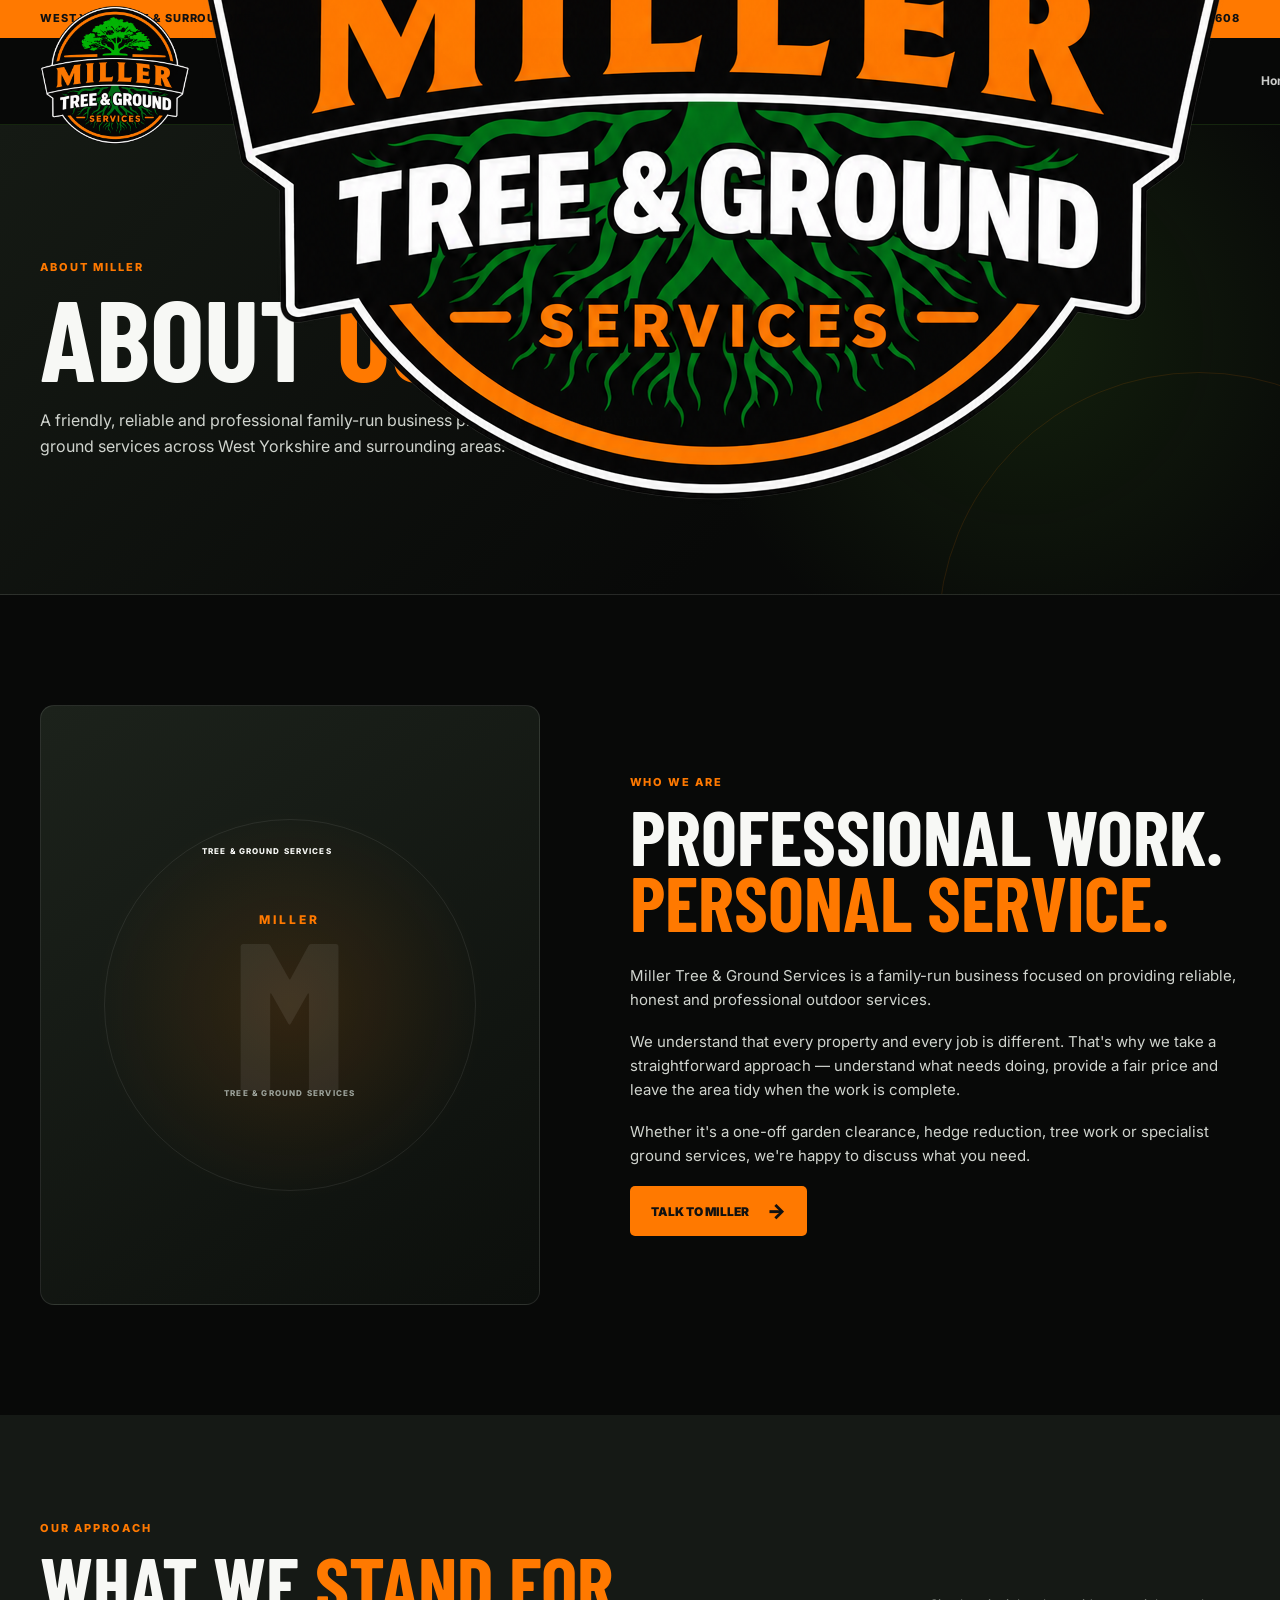
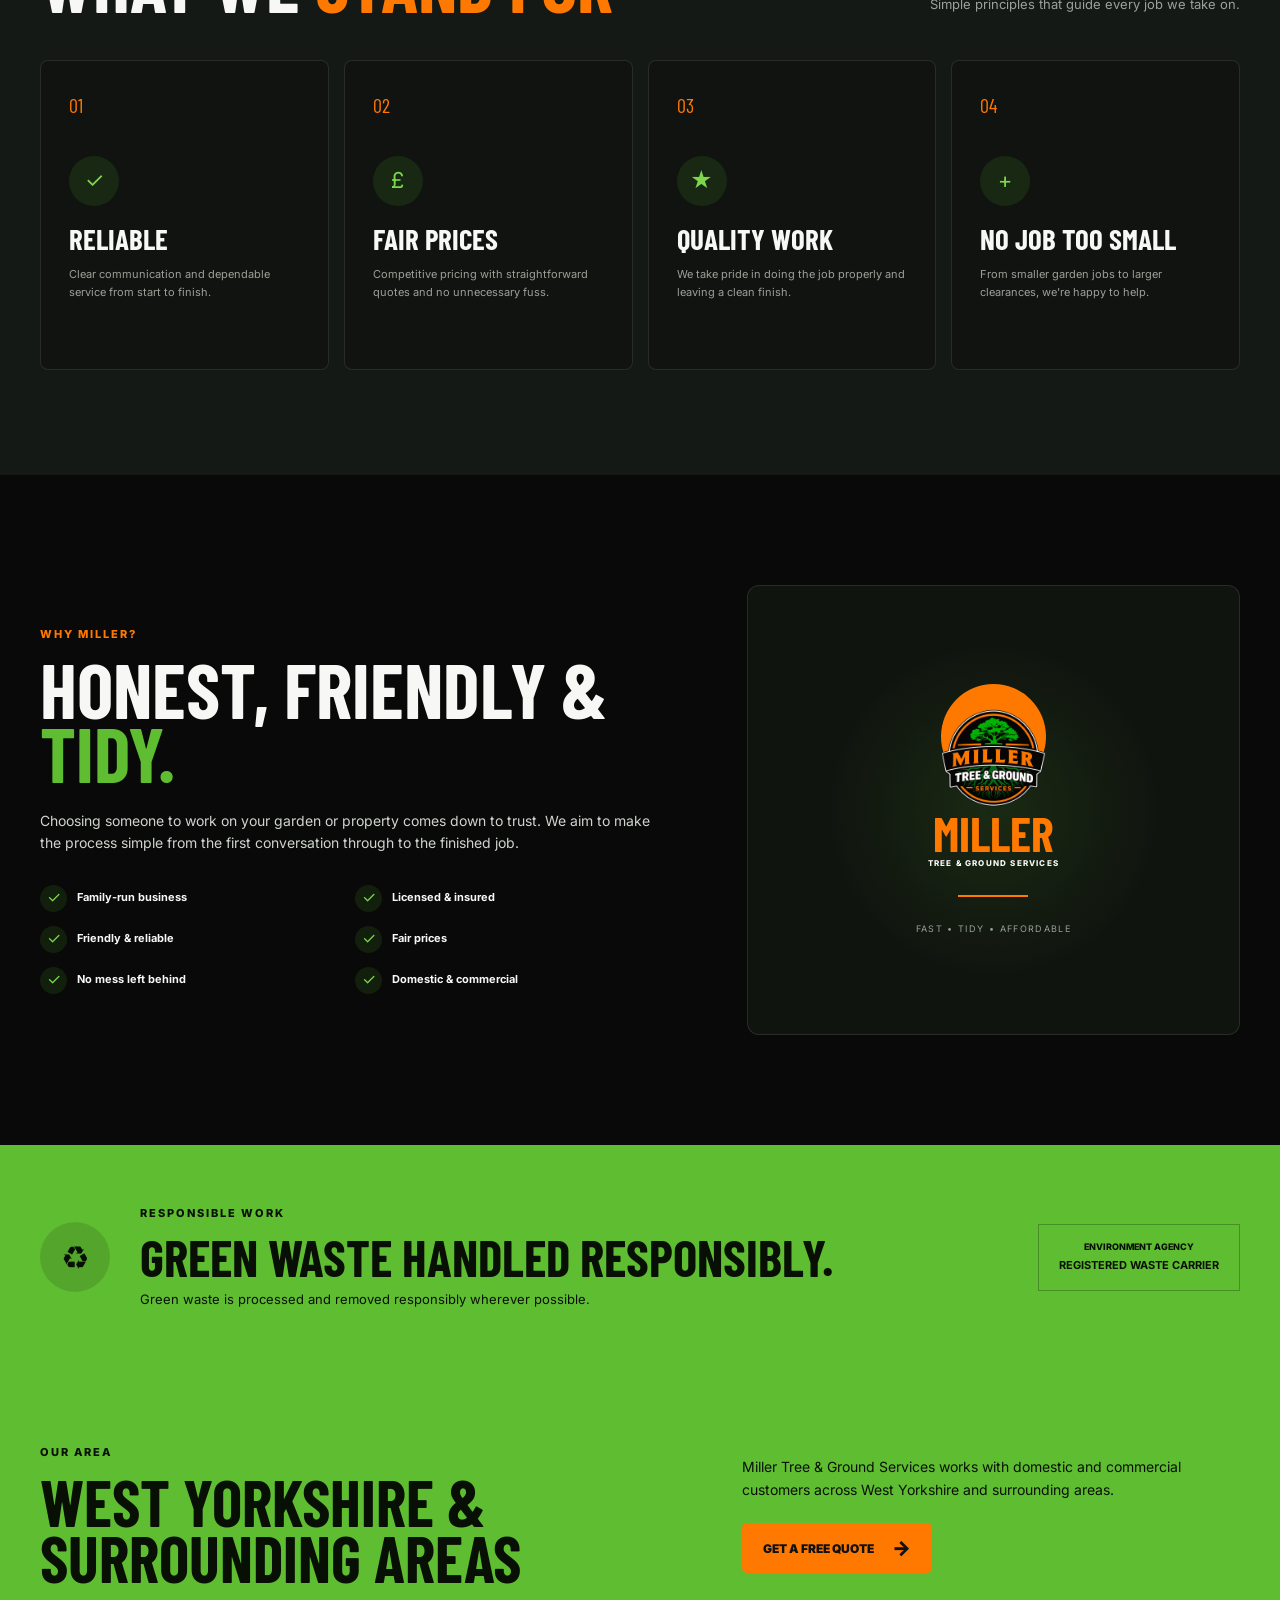
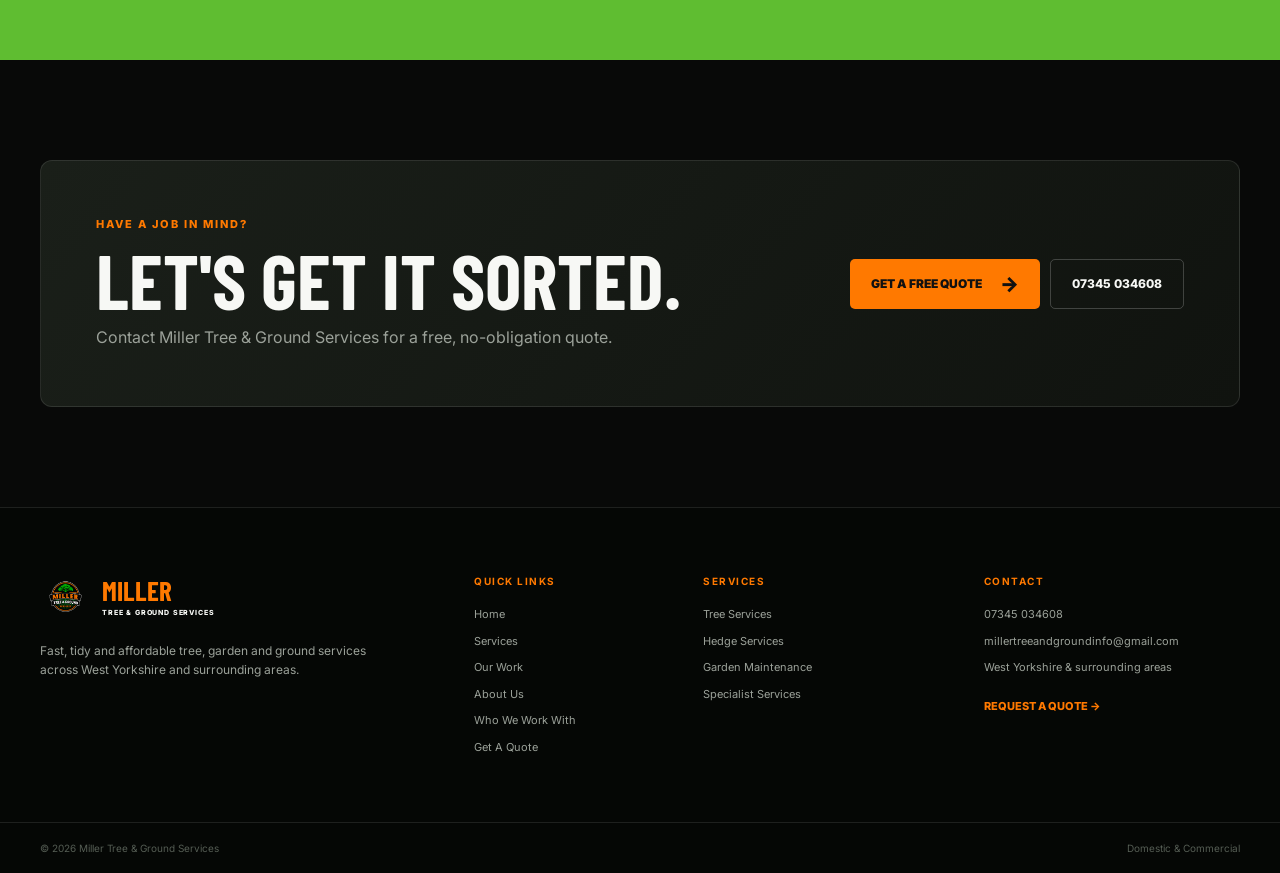
==== commit aa3e462c: "logo rep" ====
--- a/about.html
+++ b/about.html
@@ -86,9 +86,10 @@
 
                 <div class="brand-text">
 
-                    <strong>
-                        MILLER
-                    </strong>
+                    <img
+    src="images/logo.png"
+    alt="Miller Tree & Ground Services"
+>
 
                     <span>
                         TREE & GROUND SERVICES
@@ -600,8 +601,11 @@
                 <div class="about-why-card">
 
                     <div class="about-why-card-mark">
-                        M
-                    </div>
+    <img
+        src="images/logo.png"
+        alt="Miller Tree & Ground Services"
+    >
+</div>
 
                     <h3>
                         MILLER
--- a/style.css
+++ b/style.css
@@ -202,6 +202,12 @@
     flex-shrink: 0;
 
 }
+.brand-logo {
+    width: 53px;
+    height: 53px;
+    object-fit: contain;
+    flex-shrink: 0;
+}
 
 .brand-logo-placeholder {
 
@@ -237,7 +243,11 @@
         rgba(255,255,255,0.25);
 
 }
-
+.brand-logo {
+    width: 43px;
+    height: 43px;
+    object-fit: contain;
+}
 .brand-text strong {
 
     display: block;
@@ -1657,37 +1667,17 @@
 }
 
 .footer-logo-mark {
-
-    width:
-        50px;
-
-    height:
-        50px;
-
-    border-radius:
-        50%;
-
-    background:
-        var(--orange);
-
-    color:
-        #111;
-
-    display:
-        grid;
-
-    place-items:
-        center;
-
-    font-family:
-        "Barlow Condensed";
-
-    font-size:
-        35px;
-
-    font-weight:
-        800;
-
+    width: 50px;
+    height: 50px;
+    background-image: url("images/logo.png");
+    background-size: contain;
+    background-position: center;
+    background-repeat: no-repeat;
+    border-radius: 0;
+    display: block;
+    font-size: 0;
+    color: transparent;
+    flex-shrink: 0;
 }
 
 .footer-logo strong {
@@ -7643,9 +7633,9 @@
     }
 
     .site-logo {
-        width: 130px !important;
-        max-width: 130px !important;
-        max-height: 50px !important;
+        width: 160px !important;
+        max-width: 160px !important;
+        max-height: 70px !important;
     }
 
     .desktop-navigation {
@@ -8705,7 +8695,14 @@
 /* Mobile */
 @media (max-width: 1050px) {
     .brand-logo {
-        width: 75px;
-        max-width: 75px;
-    }
+        width: 90px;
+        max-width: 90px;
+    }
+}
+/* HOME PAGE LOGO SIZE */
+.site-logo.home-logo {
+    width: 155px !important;
+    max-width: 155px !important;
+    height: auto !important;
+    max-height: none !important;
 }
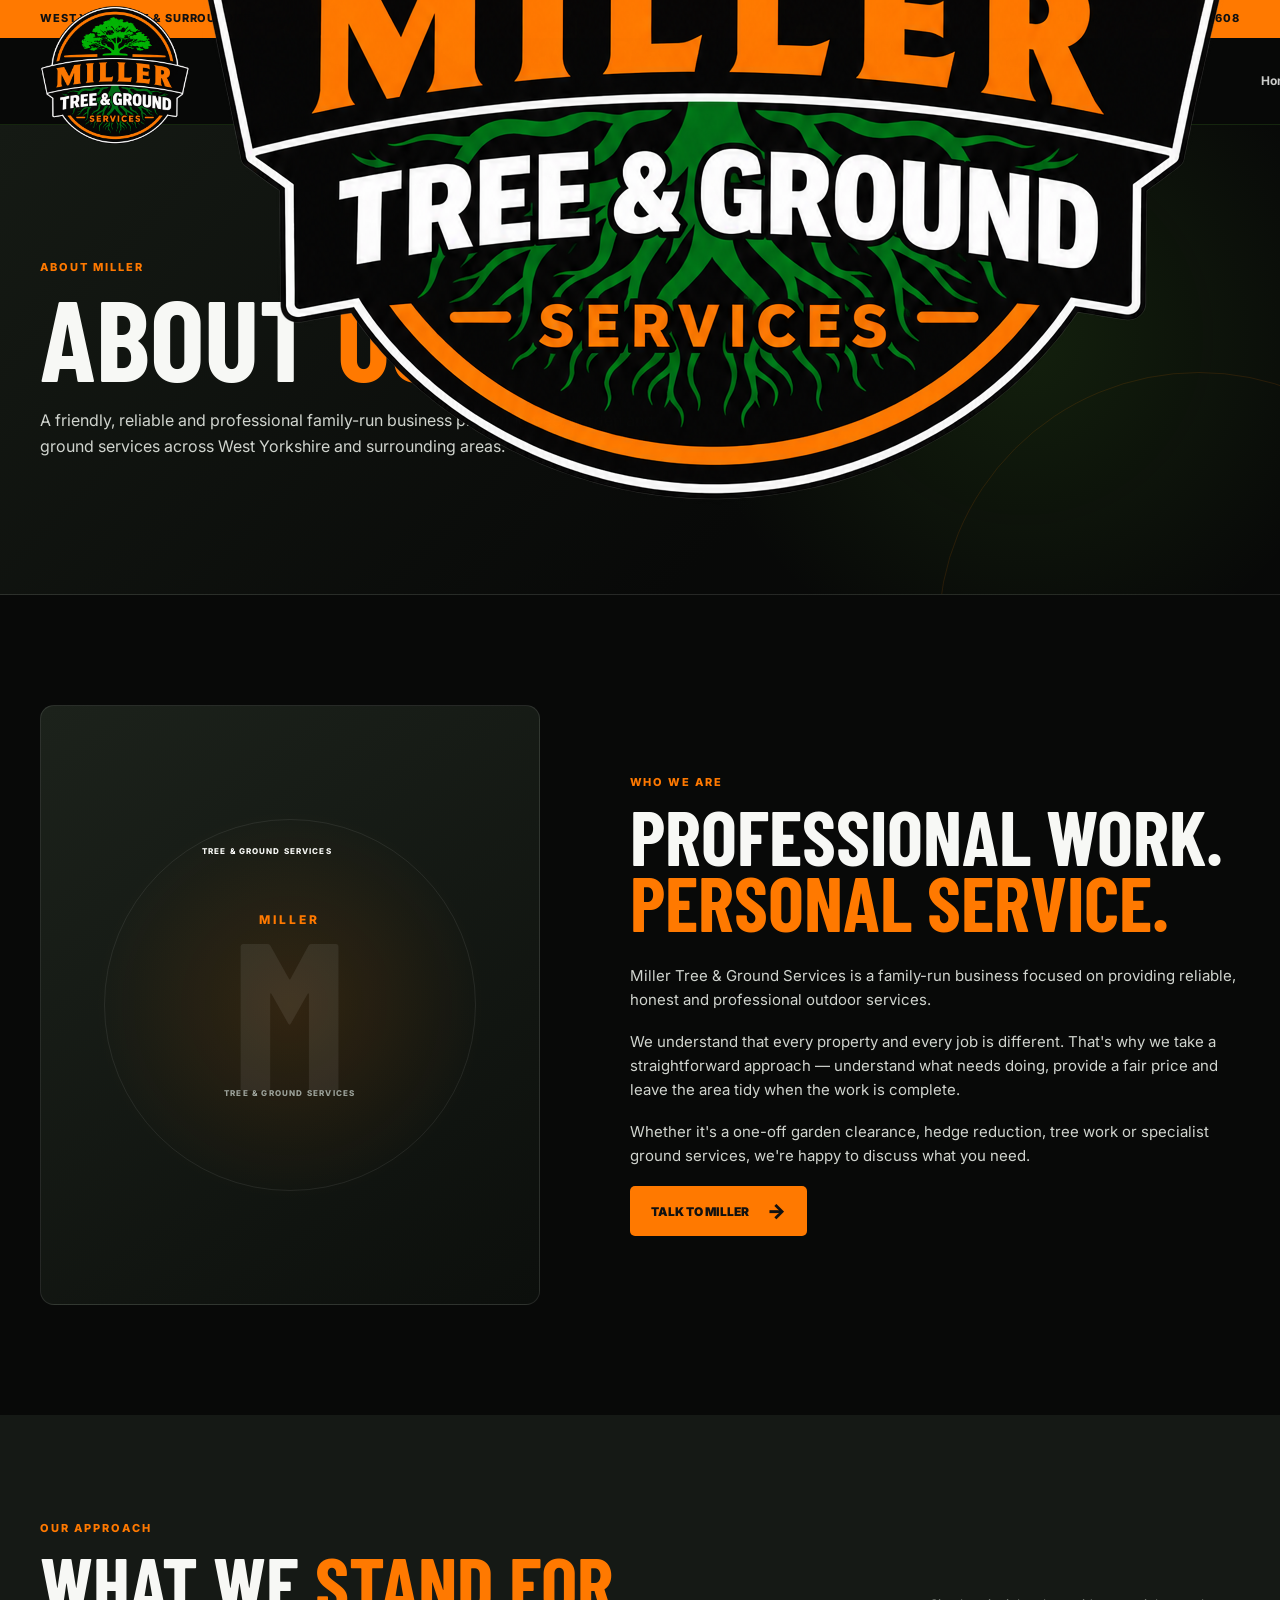
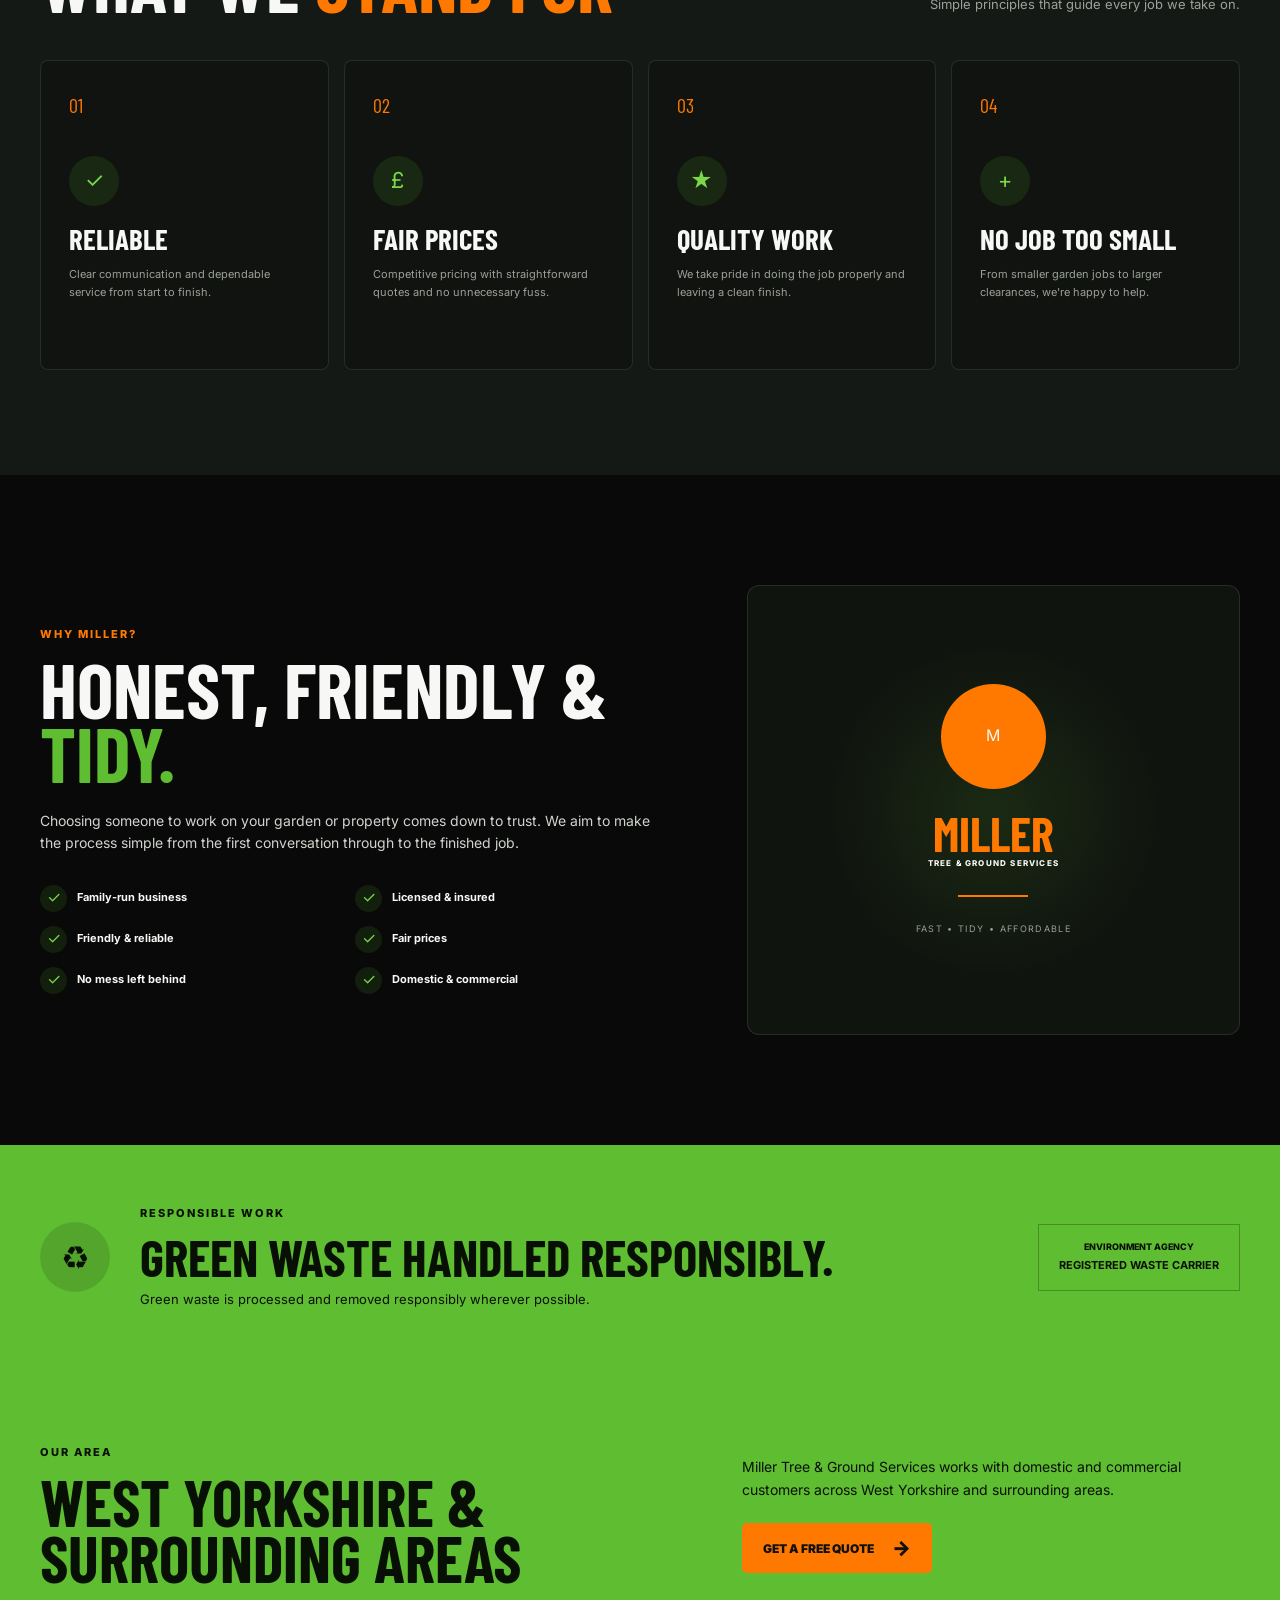
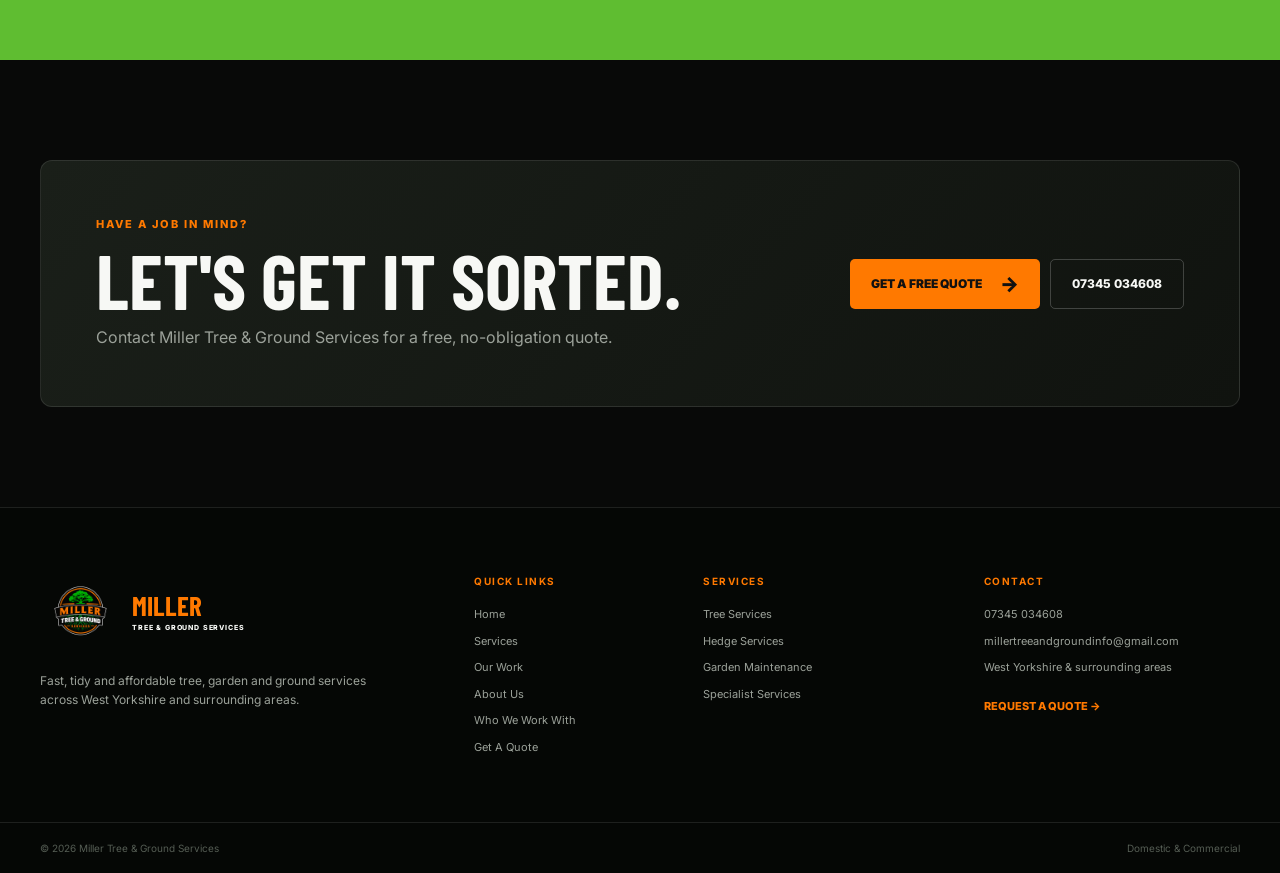
==== commit 70747712: "f" ====
--- a/about.html
+++ b/about.html
@@ -601,11 +601,8 @@
                 <div class="about-why-card">
 
                     <div class="about-why-card-mark">
-    <img
-        src="images/logo.png"
-        alt="Miller Tree & Ground Services"
-    >
-</div>
+                        M
+                    </div>
 
                     <h3>
                         MILLER
--- a/style.css
+++ b/style.css
@@ -1667,8 +1667,8 @@
 }
 
 .footer-logo-mark {
-    width: 50px;
-    height: 50px;
+    width: 80px;
+    height: 80px;
     background-image: url("images/logo.png");
     background-size: contain;
     background-position: center;
@@ -4031,37 +4031,21 @@
 }
 
 .about-why-card-mark {
-
-    width:
-        105px;
-
-    height:
-        105px;
-
-    border-radius:
-        50%;
-
-    background:
-        var(--orange);
-
-    color:
-        #111;
-
-    display:
-        grid;
-
-    place-items:
-        center;
-
-    font-family:
-        "Barlow Condensed";
-
-    font-size:
-        78px;
-
-    font-weight:
-        800;
-
+    width: 105px;
+    height: 105px;
+    border-radius: 50%;
+    background: var(--orange);
+    display: grid;
+    place-items: center;
+    overflow: hidden;
+    flex-shrink: 0;
+}
+
+.about-why-card-mark img {
+    width: 100%;
+    height: 100%;
+    object-fit: contain;
+    display: block;
 }
 
 .about-why-card h3 {
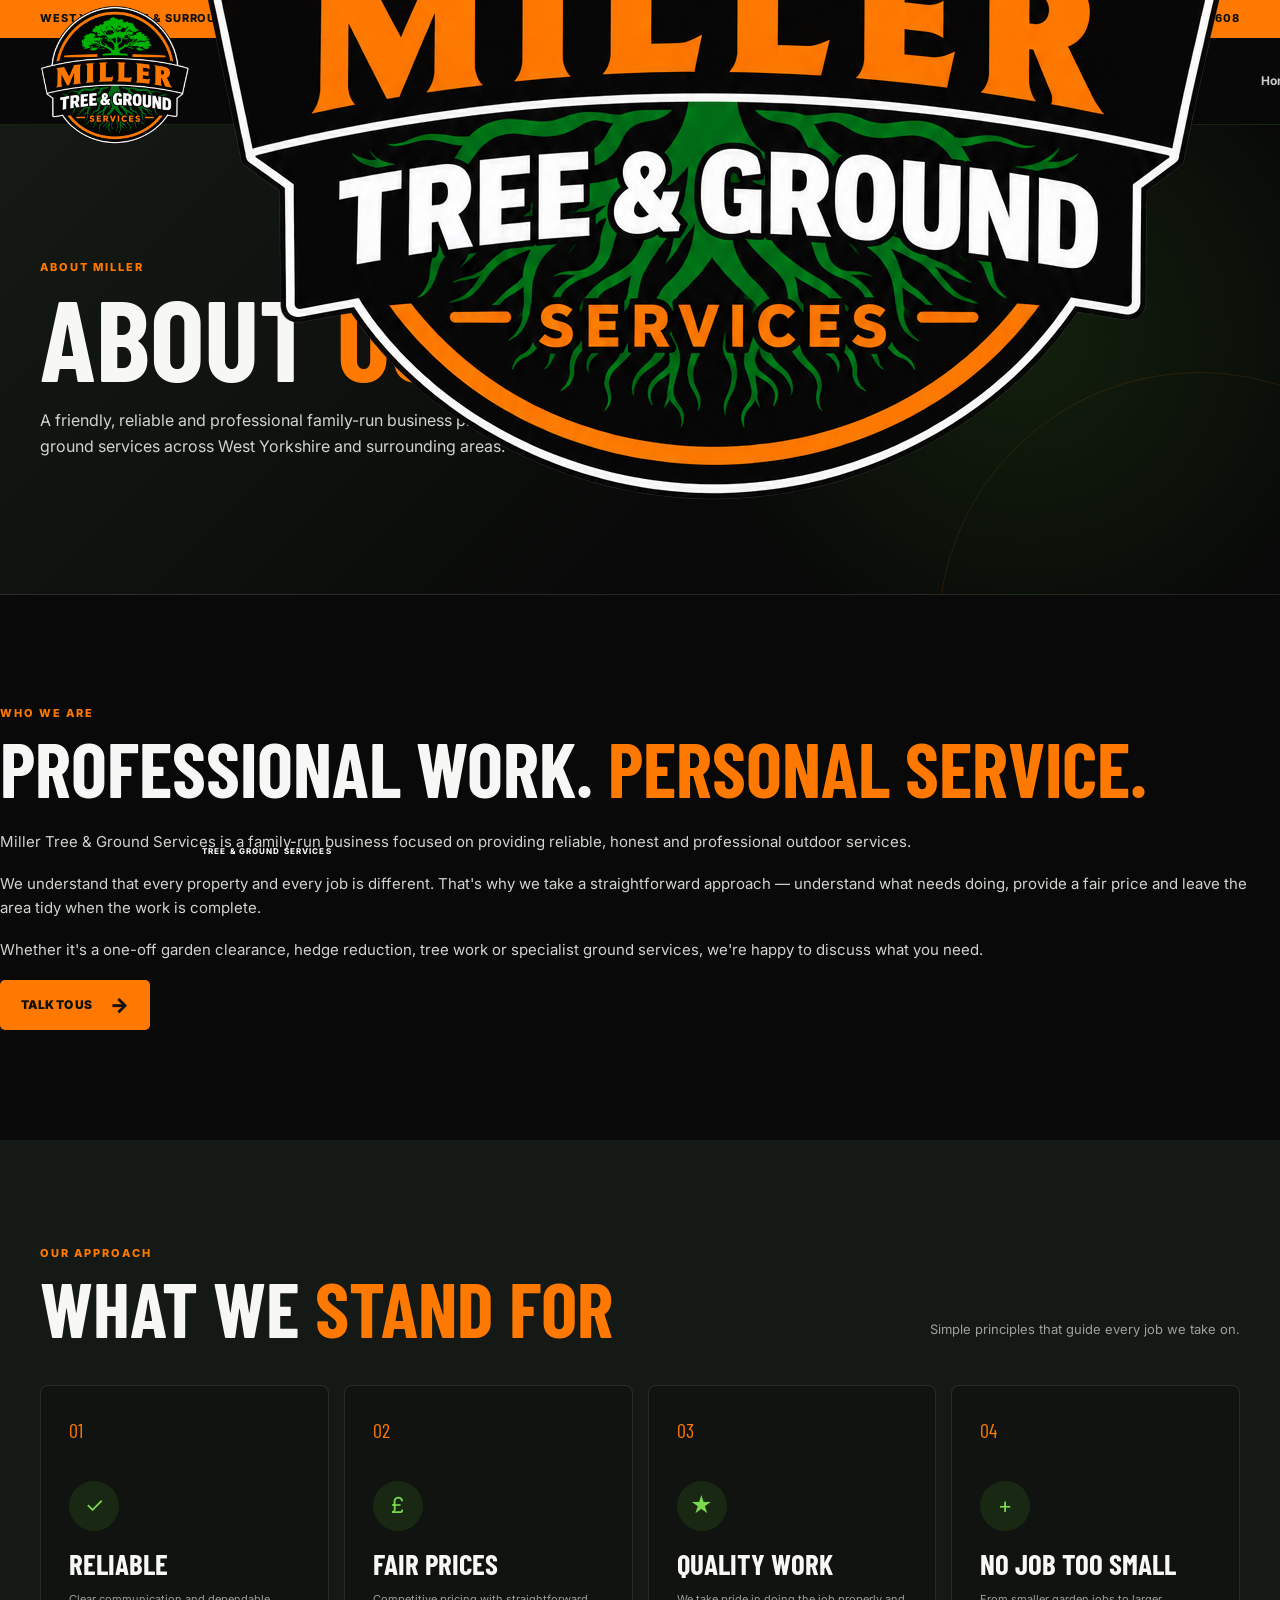
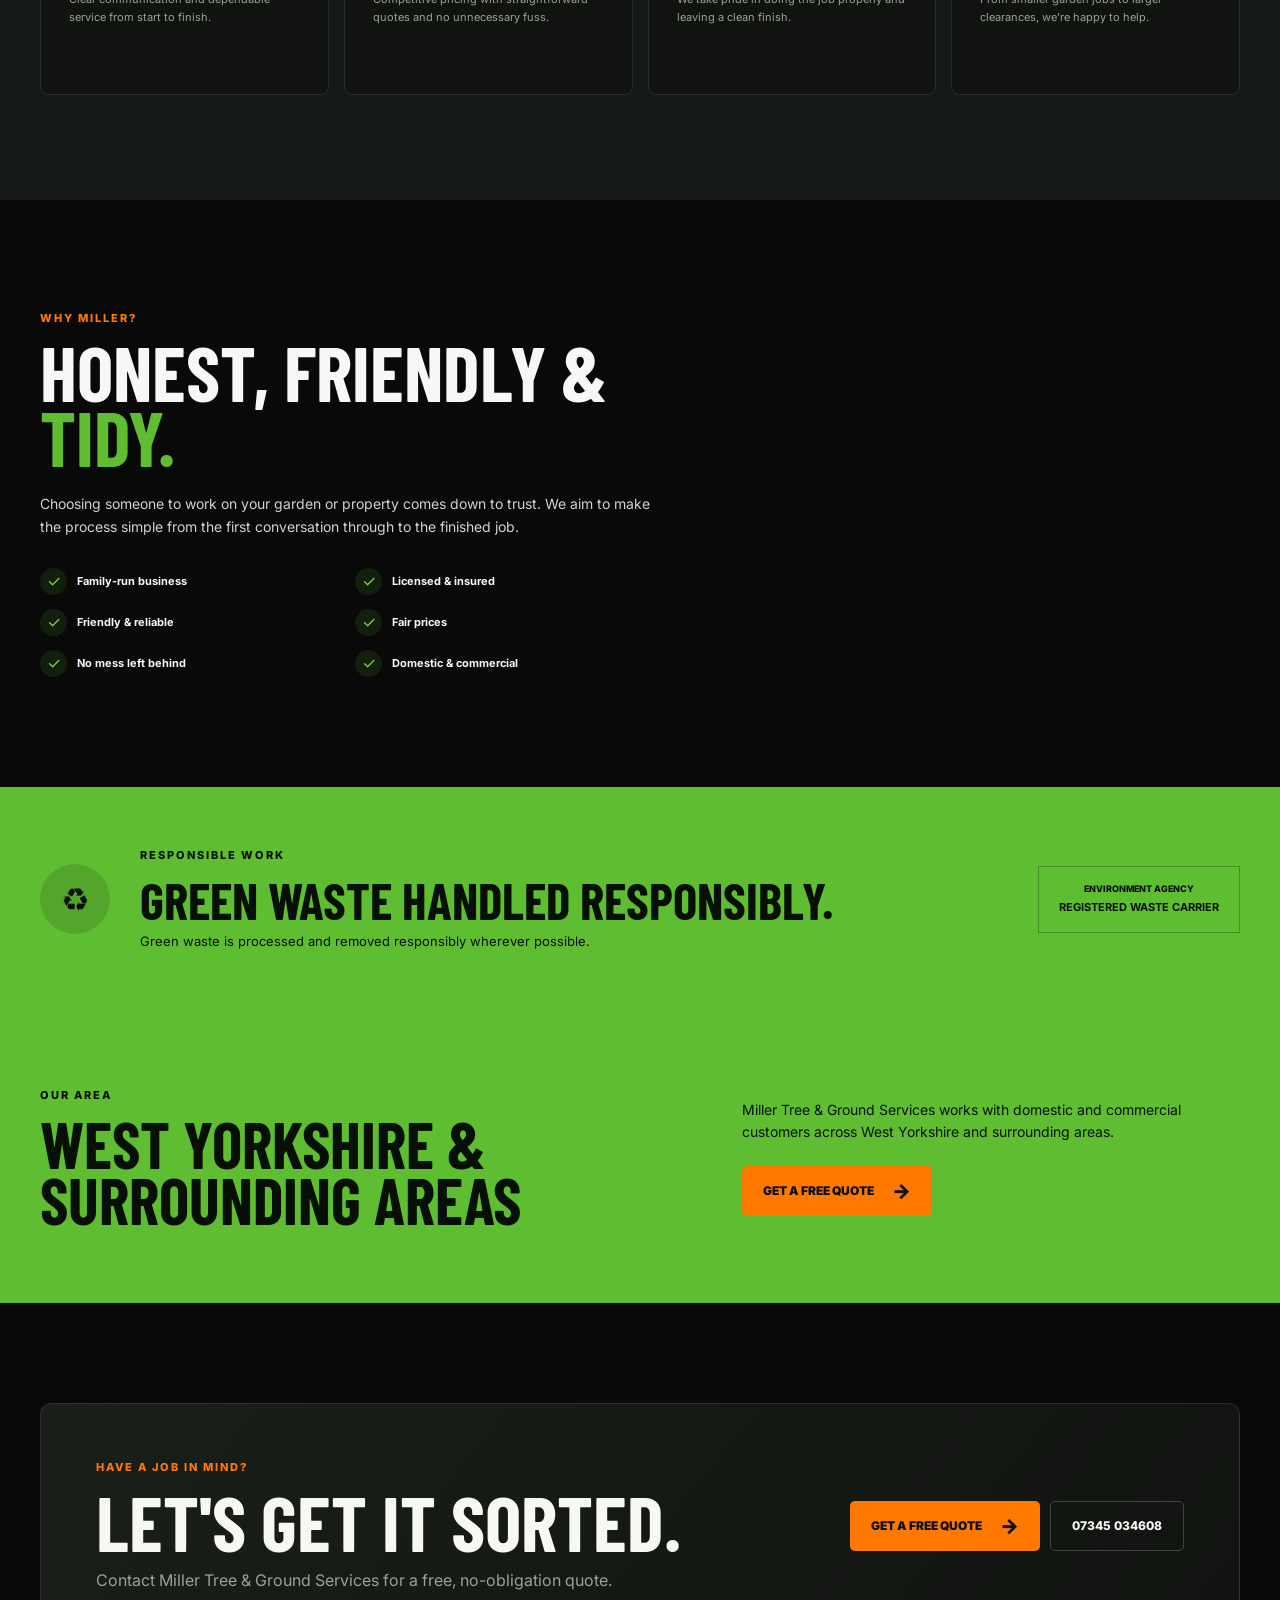
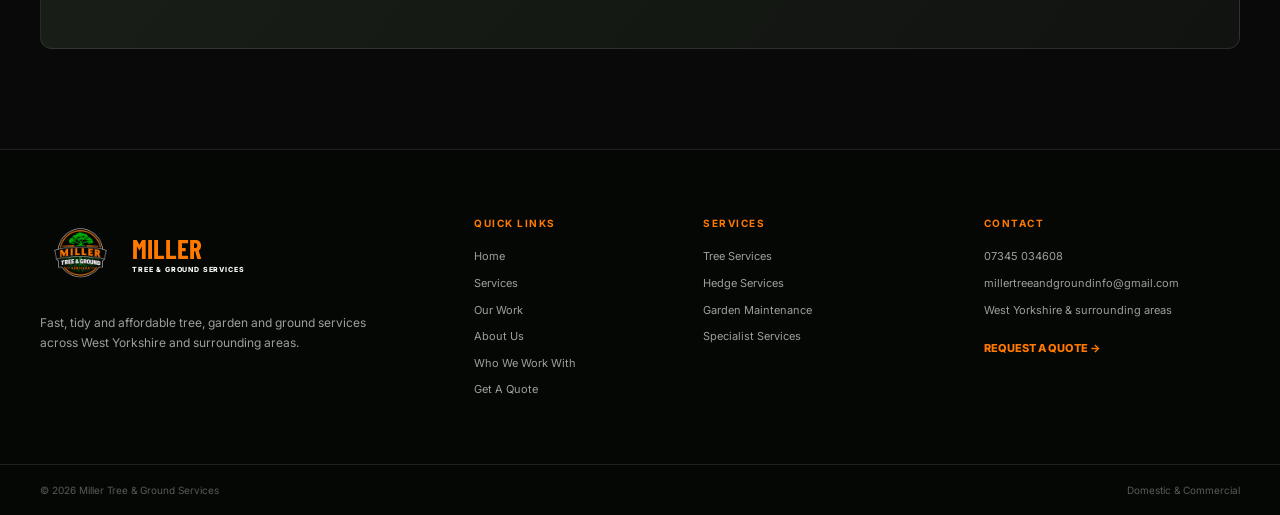
==== commit da372e08: "h" ====
--- a/about.html
+++ b/about.html
@@ -81,7 +81,7 @@
                 <img
     src="images/logo.png"
     alt="Miller Tree & Ground Services"
-    class="brand-logo"
+    class="brand-logo about-page-logo"
 >
 
                 <div class="brand-text">
@@ -237,25 +237,7 @@
             <div class="site-container about-main-grid">
 
 
-                <!-- VISUAL -->
-
-                <div class="about-visual">
-
-                    <div class="about-visual-inner">
-
-                        <span>
-                            MILLER
-                        </span>
-
-                        <strong>
-                            M
-                        </strong>
-
-                        <small>
-                            TREE & GROUND SERVICES
-                        </small>
-
-                    </div>
+                
 
                 </div>
 
@@ -316,7 +298,7 @@
                         class="primary-button"
                     >
 
-                        TALK TO MILLER
+                        TALK TO US
 
                         <span>
                             →
@@ -598,27 +580,7 @@
 
 
 
-                <div class="about-why-card">
-
-                    <div class="about-why-card-mark">
-                        M
-                    </div>
-
-                    <h3>
-                        MILLER
-                    </h3>
-
-                    <p>
-                        TREE & GROUND SERVICES
-                    </p>
-
-                    <div class="orange-divider"></div>
-
-                    <span>
-                        FAST • TIDY • AFFORDABLE
-                    </span>
-
-                </div>
+                
 
             </div>
 
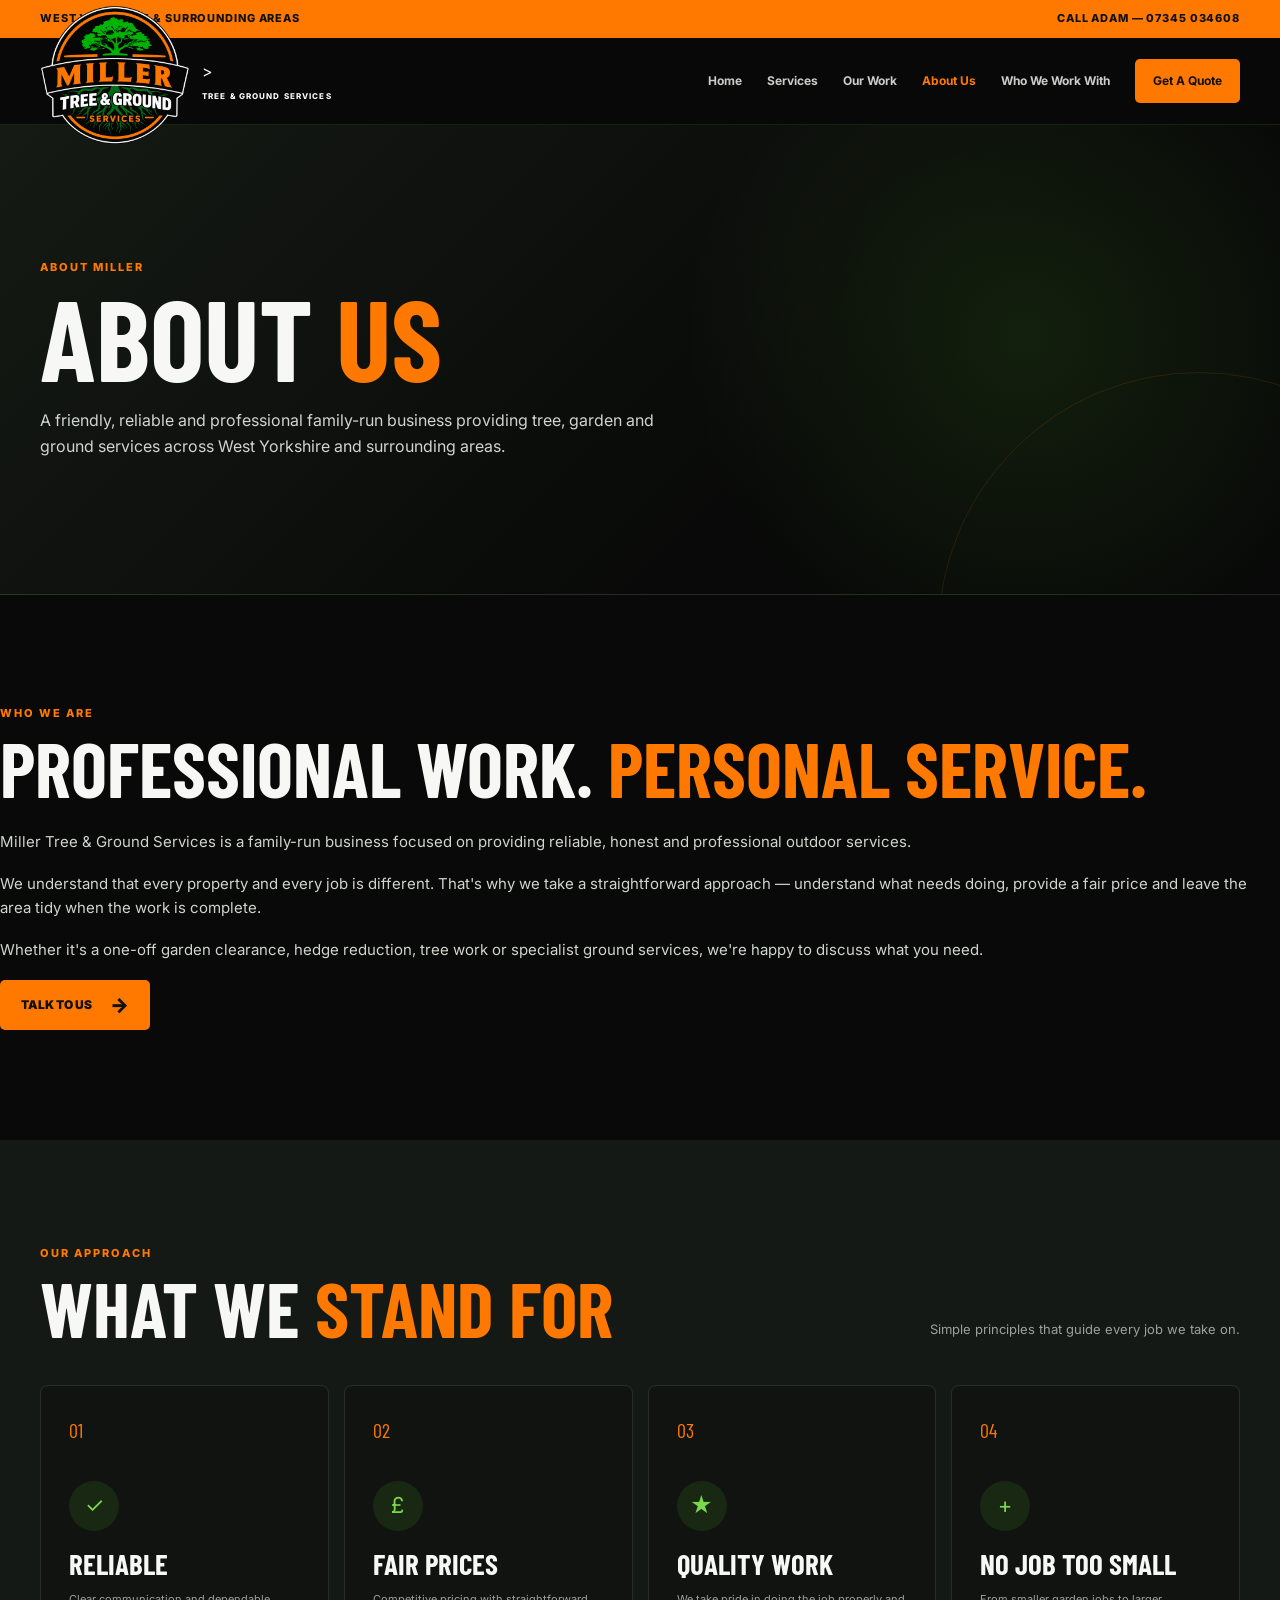
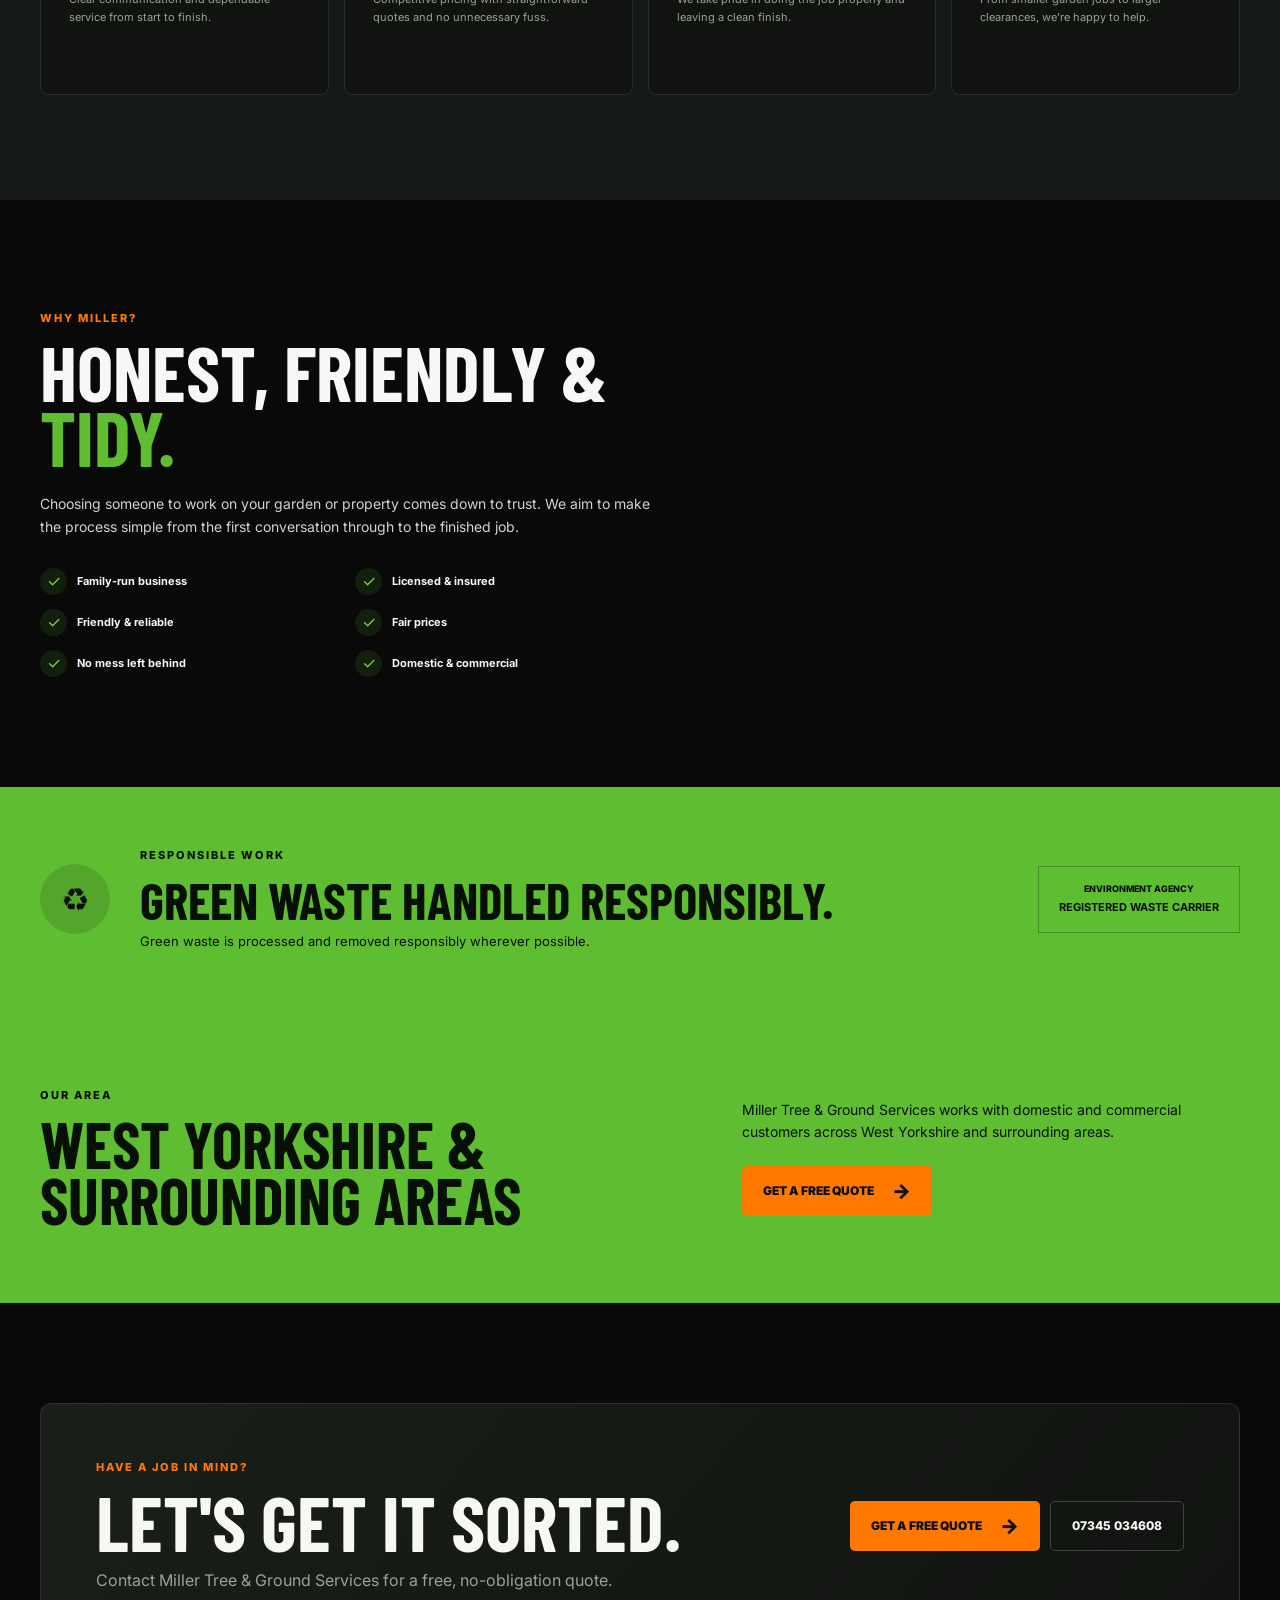
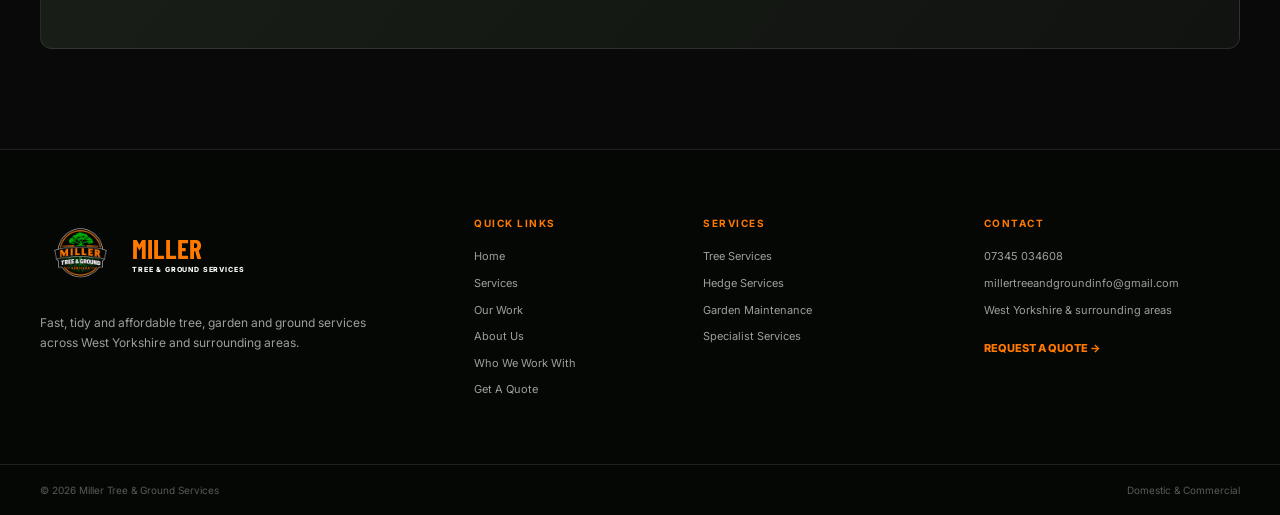
==== commit 1b4b4f93: "j" ====
--- a/about.html
+++ b/about.html
@@ -81,14 +81,12 @@
                 <img
     src="images/logo.png"
     alt="Miller Tree & Ground Services"
-    class="brand-logo about-page-logo"
+    class="brand-logo"
 >
 
                 <div class="brand-text">
 
-                    <img
-    src="images/logo.png"
-    alt="Miller Tree & Ground Services"
+                   
 >
 
                     <span>
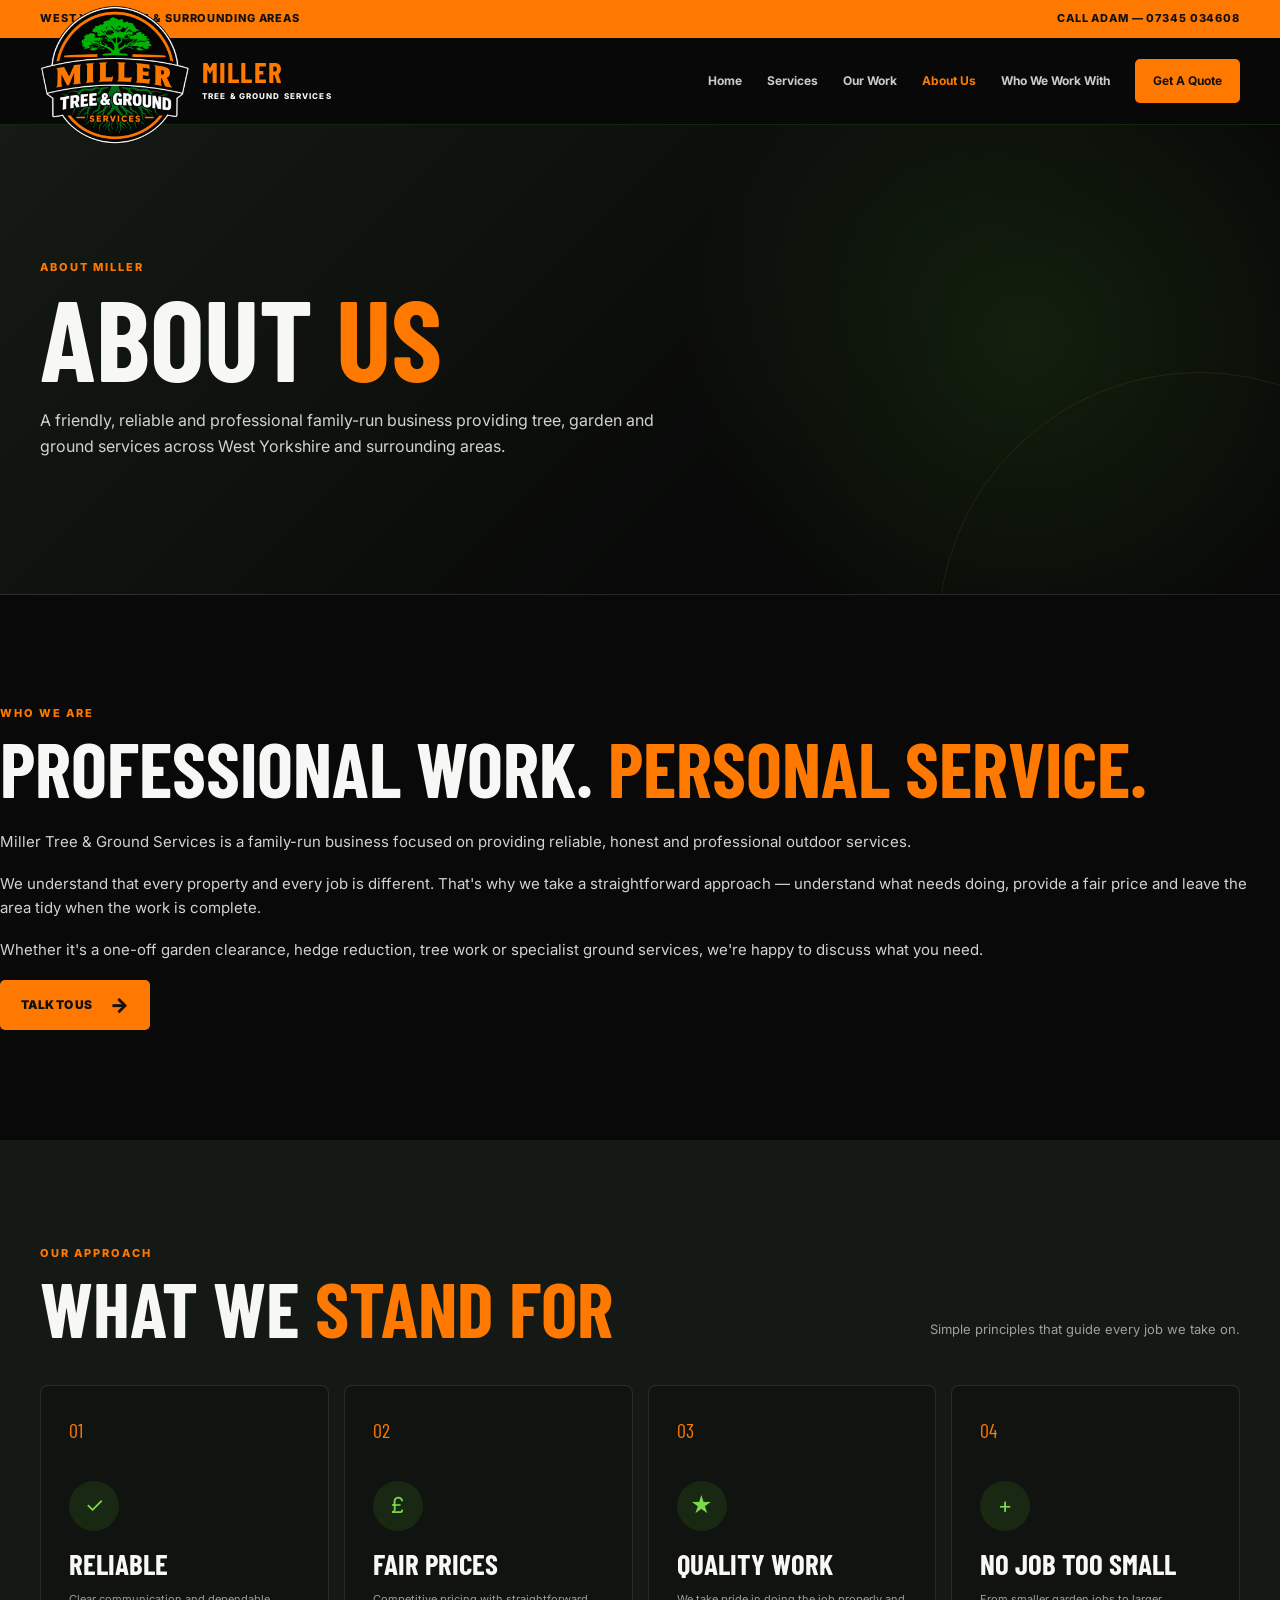
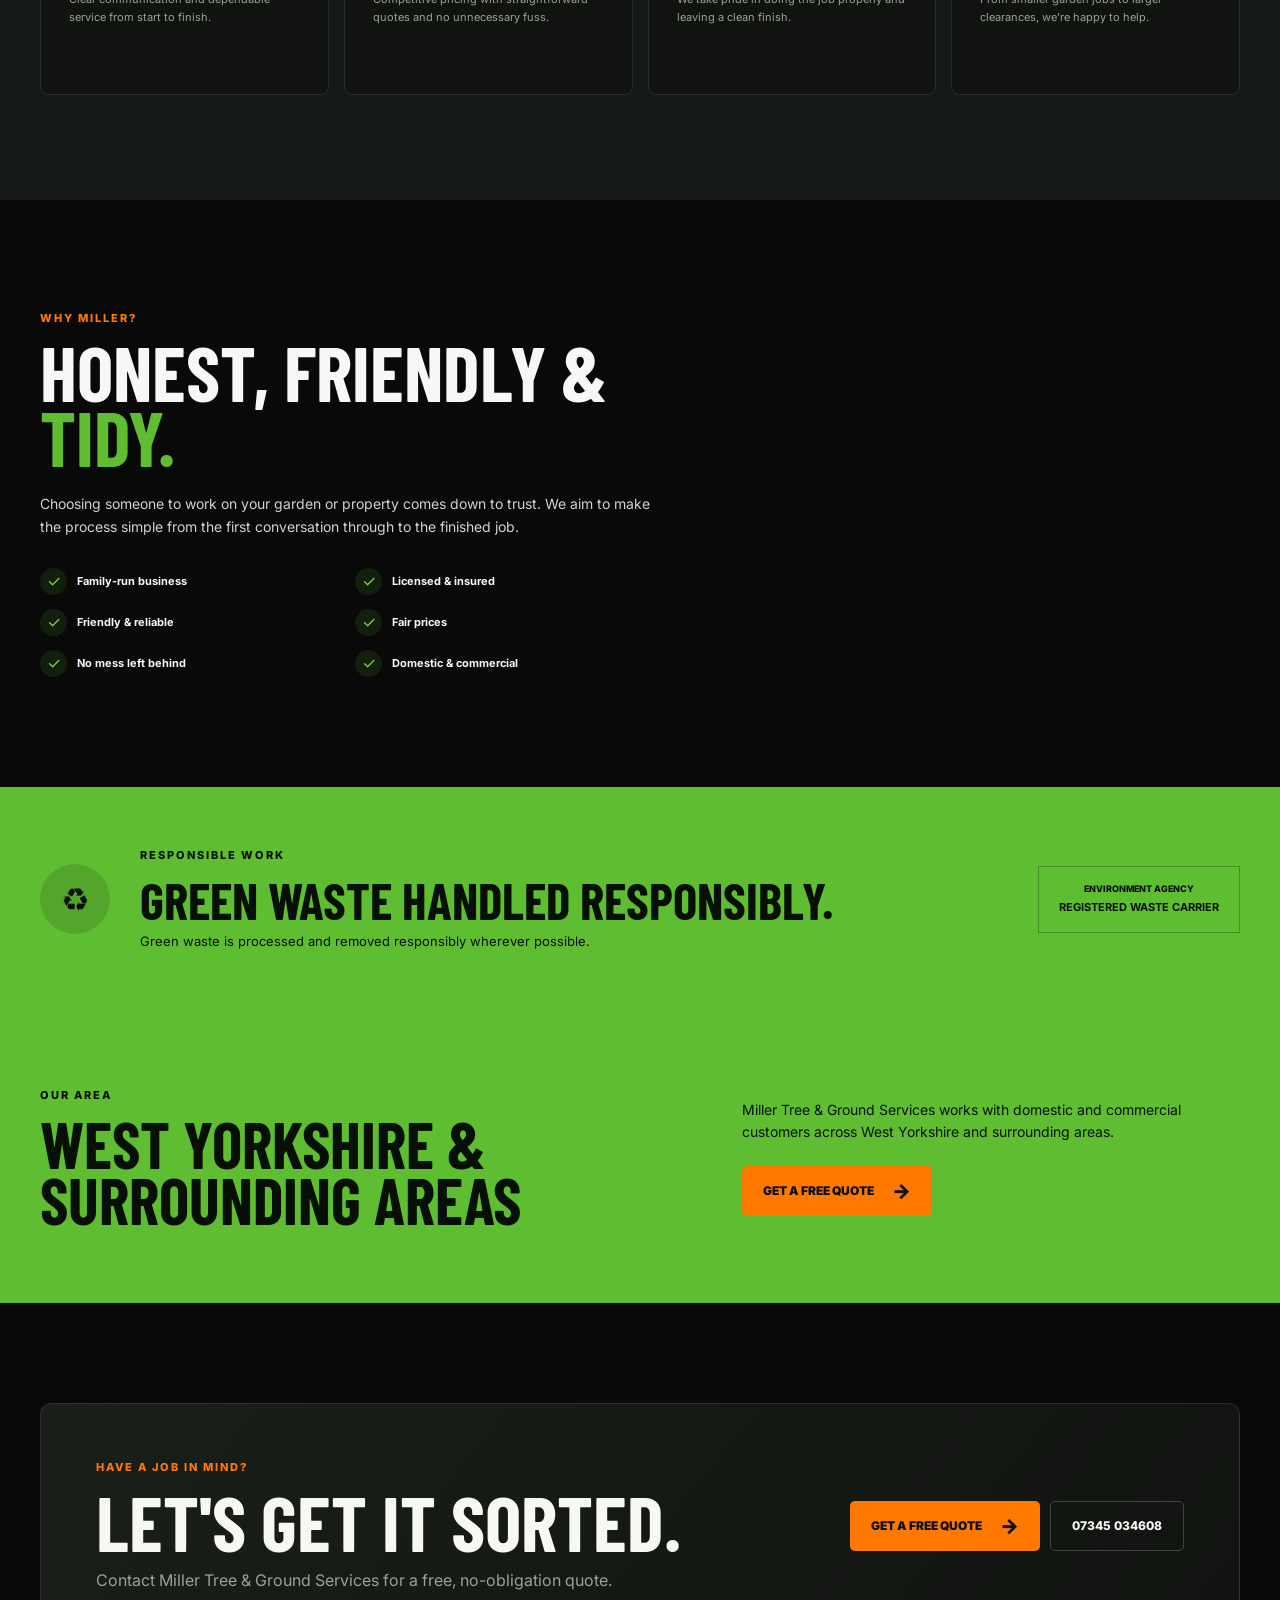
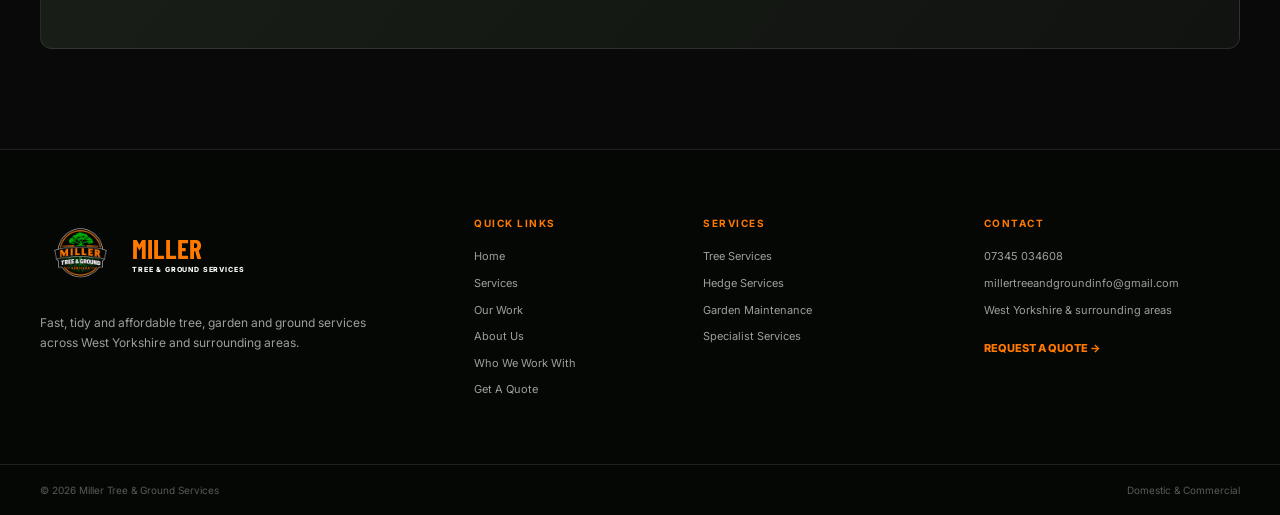
==== commit 22c361c1: "h" ====
--- a/about.html
+++ b/about.html
@@ -85,10 +85,7 @@
 >
 
                 <div class="brand-text">
-
-                   
->
-
+                    <strong>MILLER</strong>
                     <span>
                         TREE & GROUND SERVICES
                     </span>
